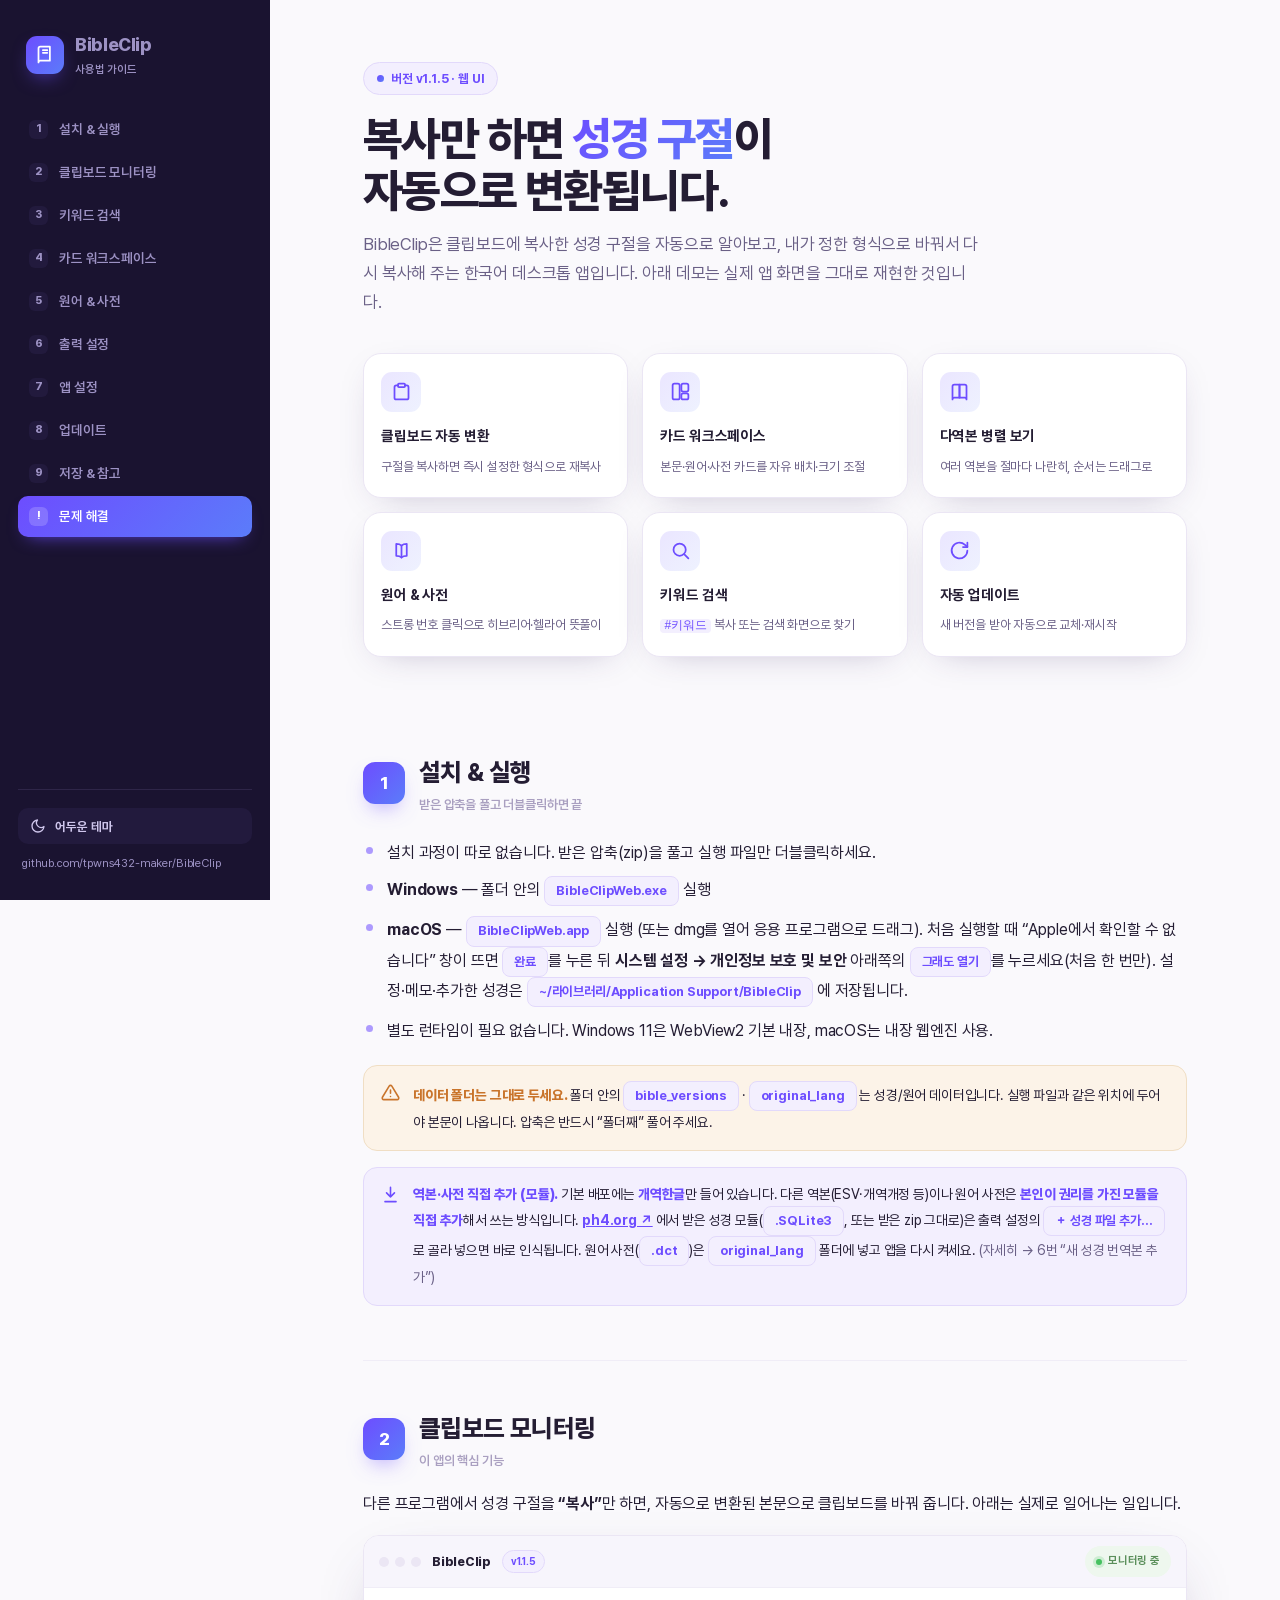
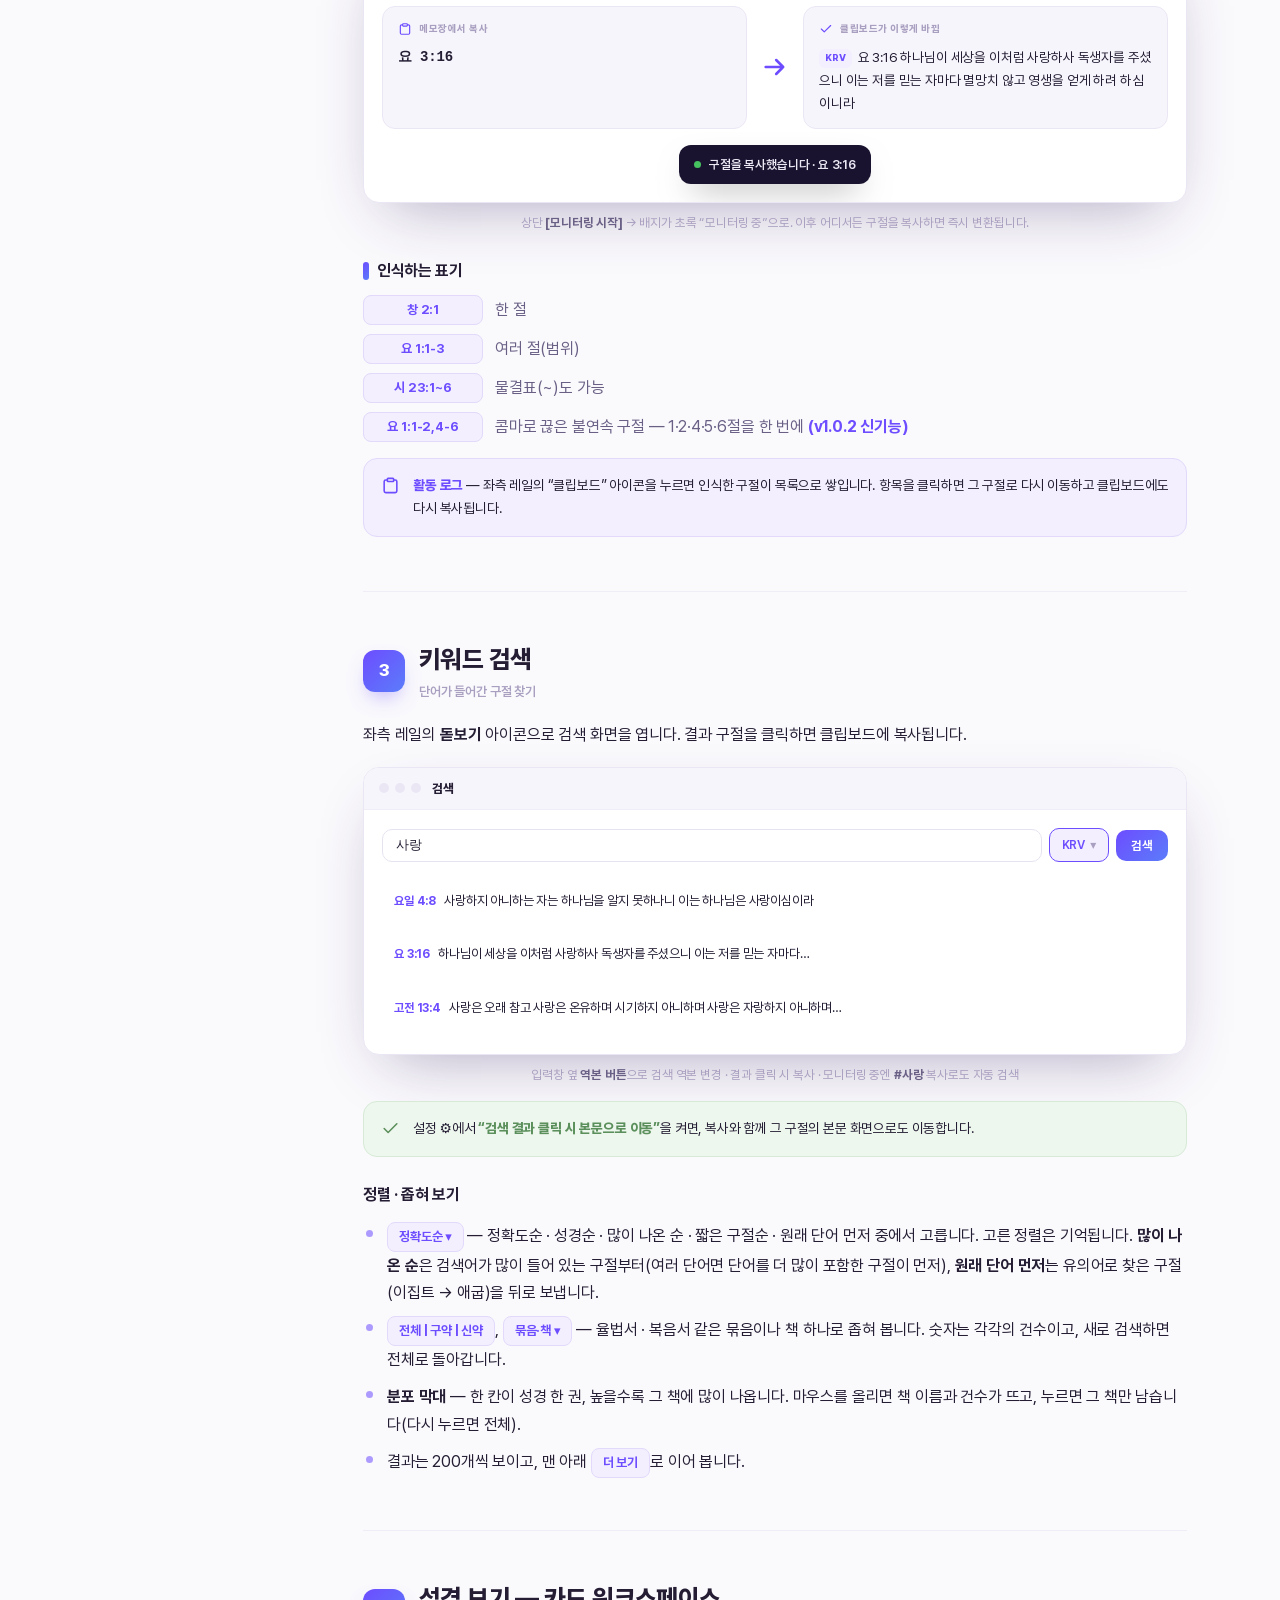
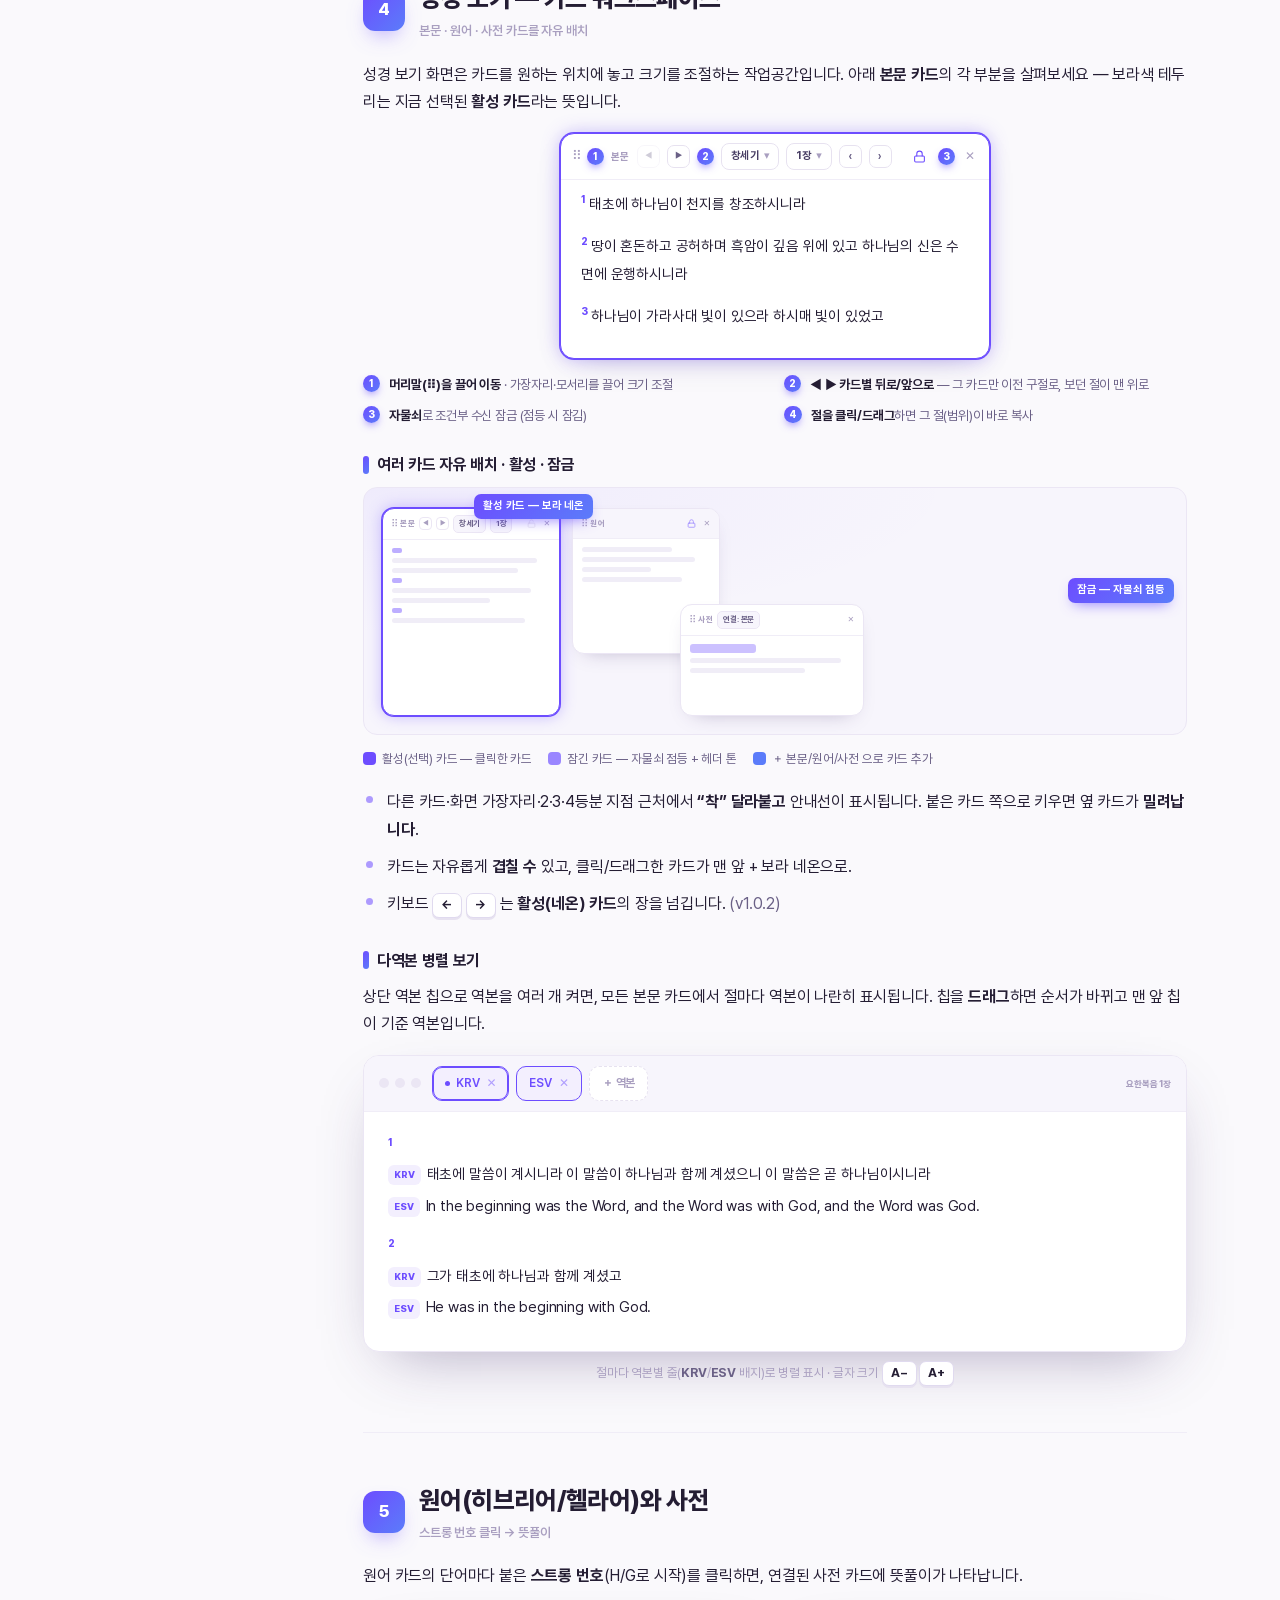
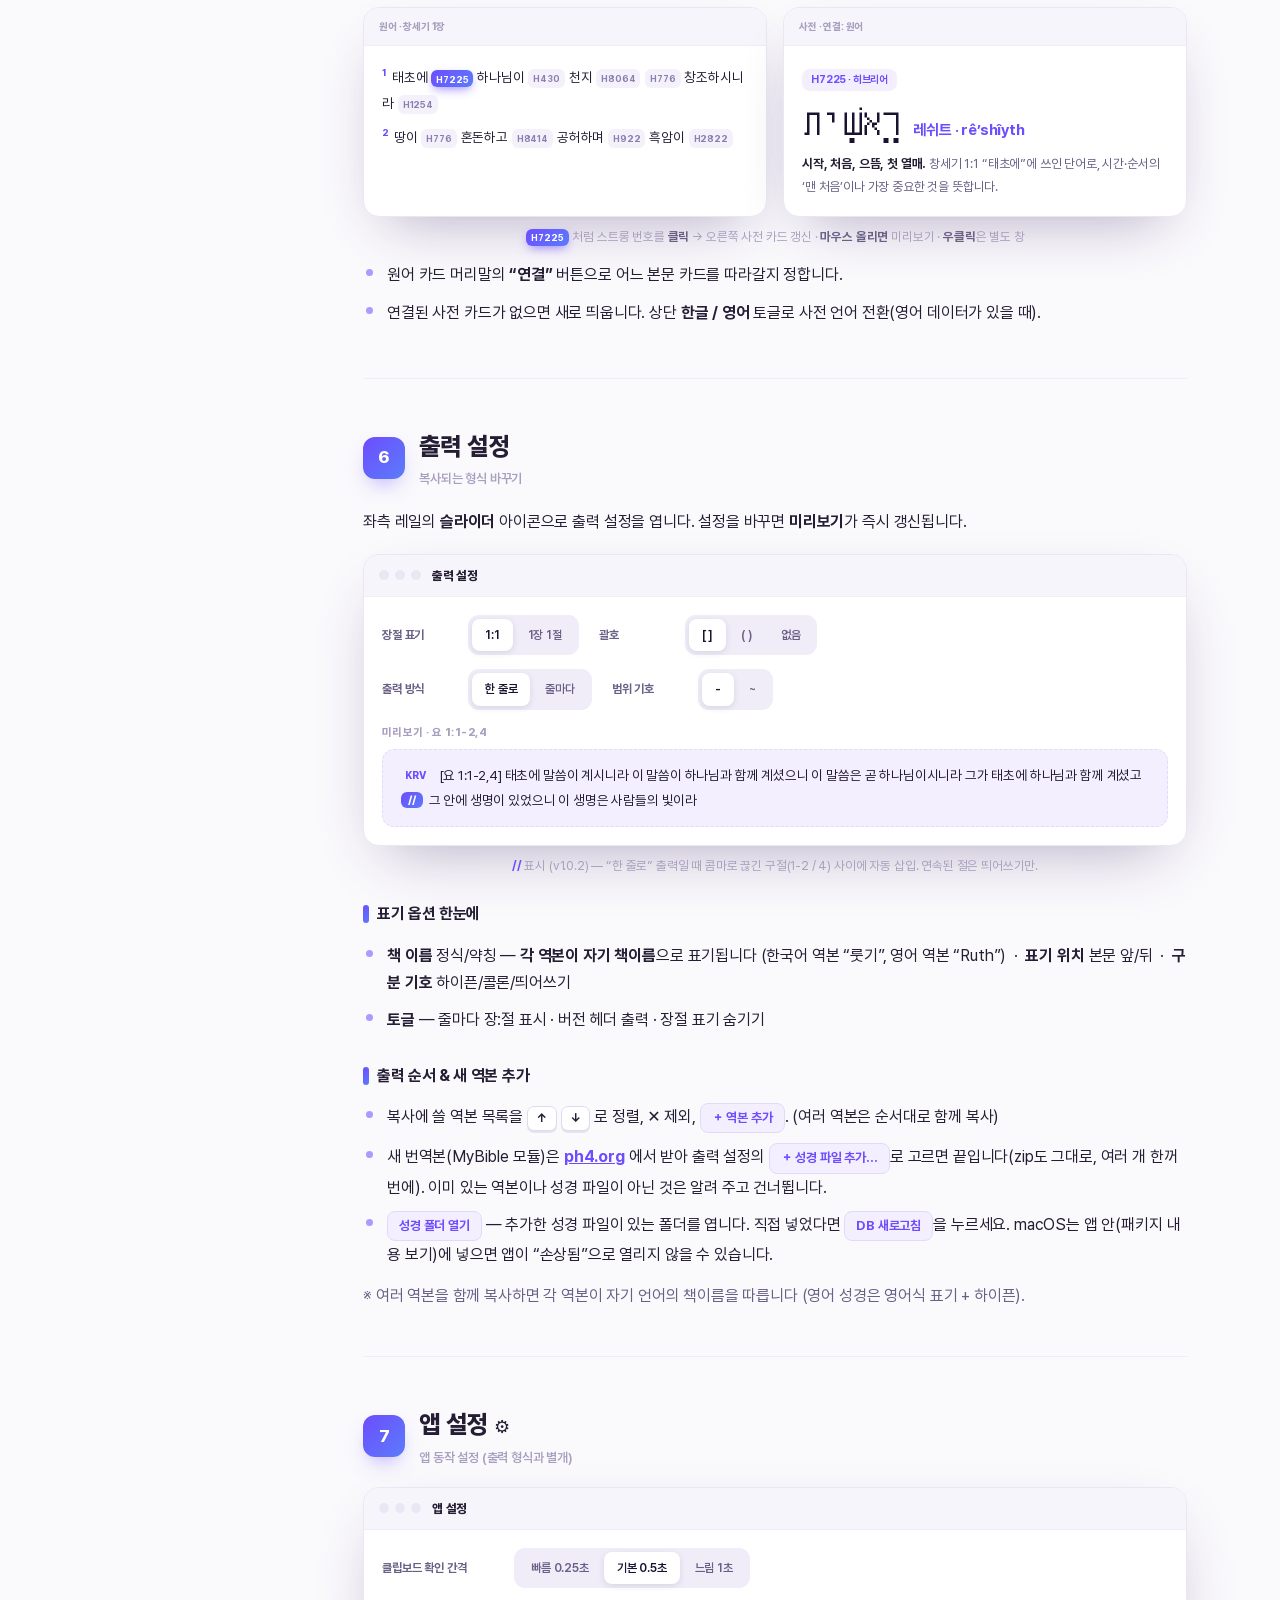
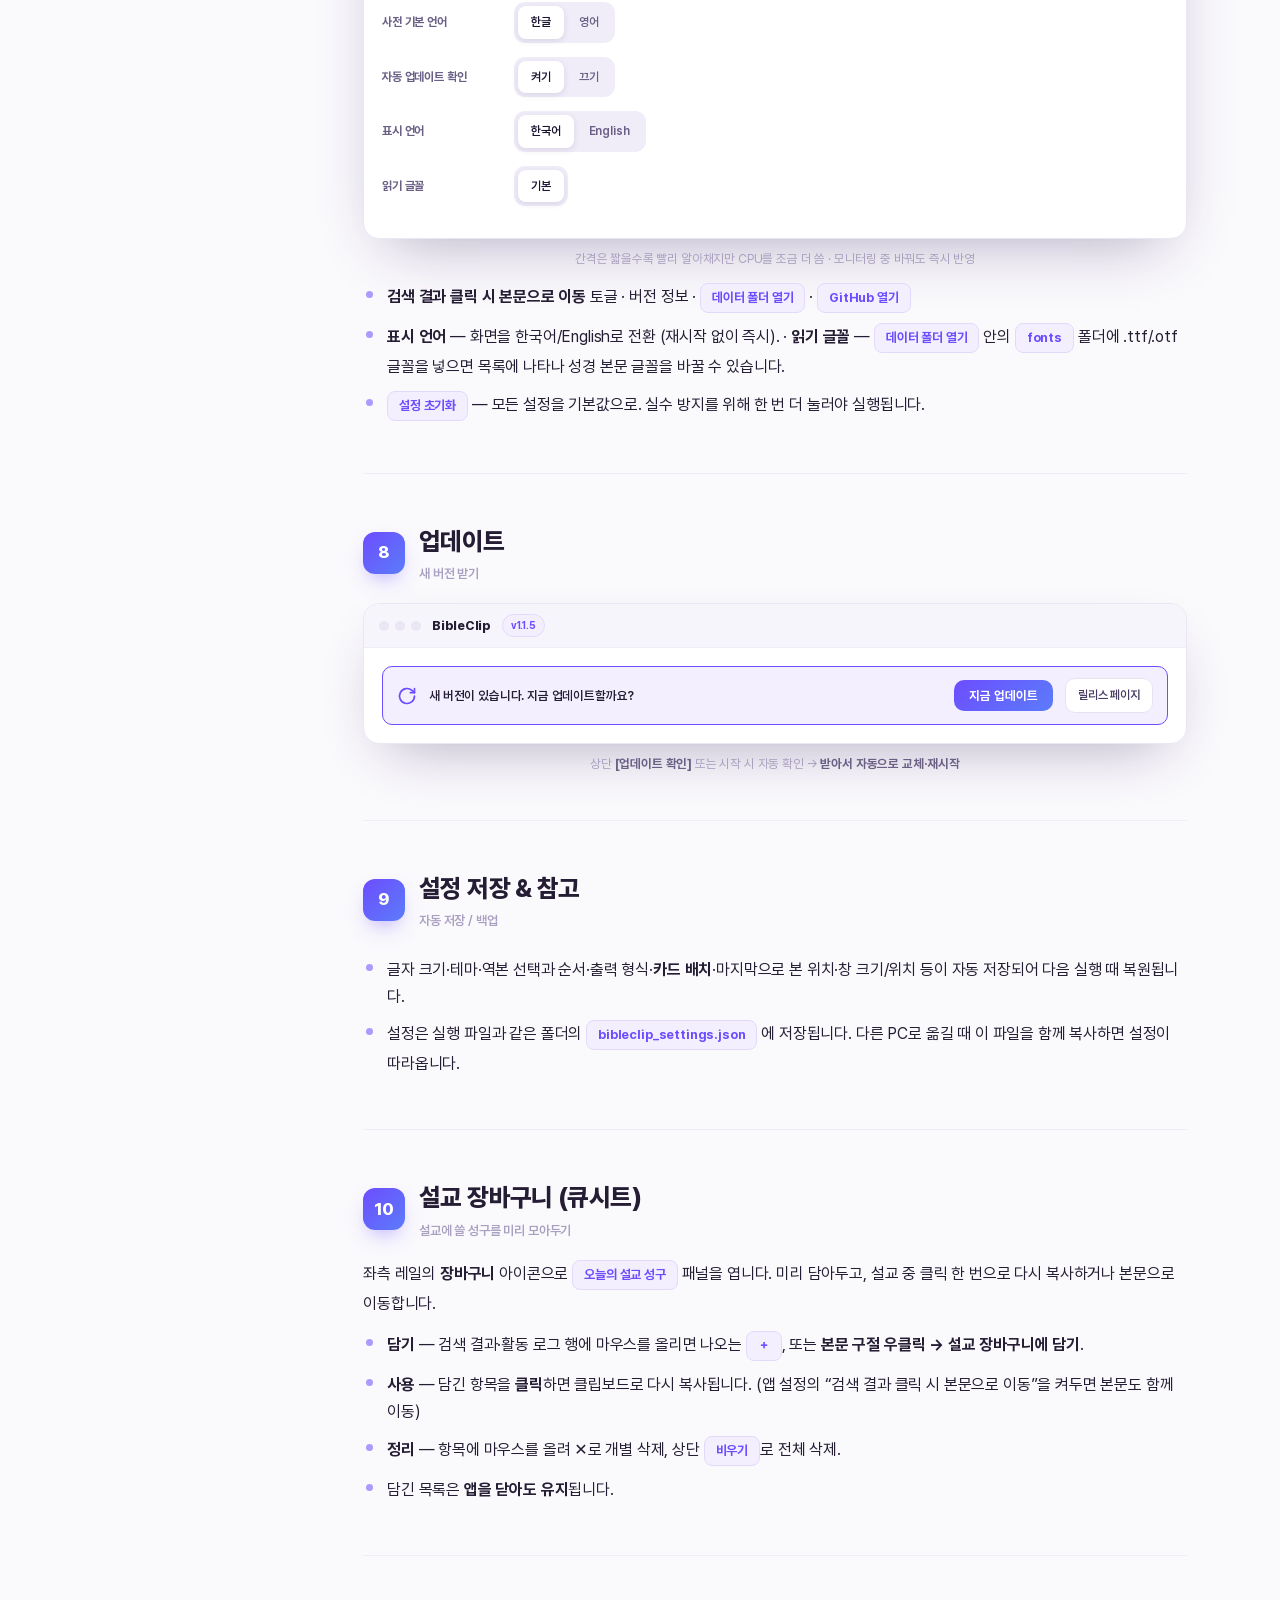
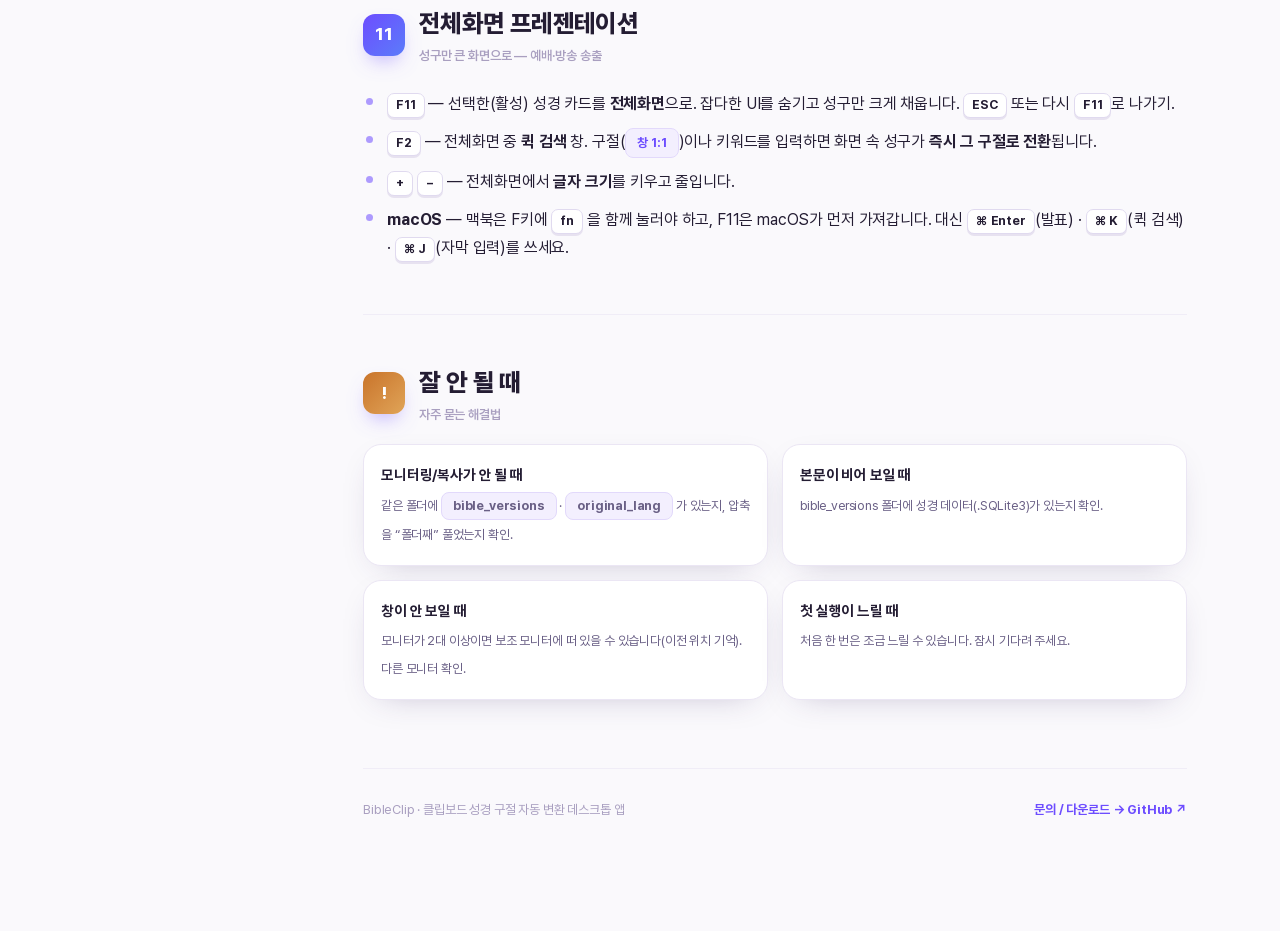
==== 사용법.html @ 5b9b5fba "release(v1.2.2): 검색 결과 정렬·필터·분포 막대 - 데스크톱 1.2.2, 안드로이드 1.2.2(versionCode 10202) - 패치노트(version_chang" ====
<!DOCTYPE html>
<html lang="ko" data-theme="light">
<head>
<meta charset="UTF-8">
<meta name="viewport" content="width=device-width, initial-scale=1.0">
<title>BibleClip 사용법 · v1.1.5</title>
<link rel="stylesheet" href="사용법.css">
</head>
<body>
<div class="wrap">

  <!-- ===== Sidebar ===== -->
  <aside class="rail">
    <div class="logo">
      <span class="mark"><svg viewBox="0 0 24 24" fill="none" stroke-width="2" stroke-linecap="round" stroke-linejoin="round"><path d="M4 5a2 2 0 0 1 2-2h11v16H6a2 2 0 0 0-2 2z"/><path d="M9 7h5M9 10h5"/></svg></span>
      <span><b>BibleClip</b><span>사용법 가이드</span></span>
    </div>
    <nav id="nav">
      <a class="navlink" href="#install"><span class="n">1</span> 설치 &amp; 실행</a>
      <a class="navlink" href="#clip"><span class="n">2</span> 클립보드 모니터링</a>
      <a class="navlink" href="#search"><span class="n">3</span> 키워드 검색</a>
      <a class="navlink" href="#cards"><span class="n">4</span> 카드 워크스페이스</a>
      <a class="navlink" href="#lex"><span class="n">5</span> 원어 &amp; 사전</a>
      <a class="navlink" href="#output"><span class="n">6</span> 출력 설정</a>
      <a class="navlink" href="#settings"><span class="n">7</span> 앱 설정</a>
      <a class="navlink" href="#update"><span class="n">8</span> 업데이트</a>
      <a class="navlink" href="#save"><span class="n">9</span> 저장 &amp; 참고</a>
      <a class="navlink" href="#trouble"><span class="n">!</span> 문제 해결</a>
    </nav>
    <div class="railfoot">
      <button class="themebtn" id="themebtn">
        <svg id="themeicon" viewBox="0 0 24 24" fill="none" stroke-width="2" stroke-linecap="round" stroke-linejoin="round"><path d="M21 12.8A9 9 0 1 1 11.2 3a7 7 0 0 0 9.8 9.8z"/></svg>
        <span id="themelabel">어두운 테마</span>
      </button>
      <a class="ghlink" href="https://github.com/tpwns432-maker/BibleClip" target="_blank">github.com/tpwns432-maker/BibleClip</a>
    </div>
  </aside>

  <!-- ===== Main ===== -->
  <main>
    <nav class="mobnav">
      <a href="#install">설치</a><a href="#clip">클립보드</a><a href="#search">검색</a>
      <a href="#cards">카드</a><a href="#lex">원어·사전</a><a href="#output">출력</a>
      <a href="#settings">앱 설정</a><a href="#update">업데이트</a><a href="#trouble">문제 해결</a>
    </nav>

    <!-- Hero -->
    <header class="hero">
      <span class="badge2"><span class="dot"></span> 버전 v1.1.5 · 웹 UI</span>
      <h1>복사만 하면 <span class="g">성경 구절</span>이<br>자동으로 변환됩니다.</h1>
      <p class="lead">BibleClip은 클립보드에 복사한 성경 구절을 자동으로 알아보고, 내가 정한 형식으로 바꿔서 다시 복사해 주는 한국어 데스크톱 앱입니다. 아래 데모는 실제 앱 화면을 그대로 재현한 것입니다.</p>
      <div class="feats">
        <div class="feat"><div class="ic"><svg viewBox="0 0 24 24" fill="none" stroke-width="2" stroke-linecap="round" stroke-linejoin="round"><rect x="8" y="3" width="8" height="4" rx="1"/><path d="M16 5h2a2 2 0 0 1 2 2v12a2 2 0 0 1-2 2H6a2 2 0 0 1-2-2V7a2 2 0 0 1 2-2h2"/></svg></div><b>클립보드 자동 변환</b><span>구절을 복사하면 즉시 설정한 형식으로 재복사</span></div>
        <div class="feat"><div class="ic"><svg viewBox="0 0 24 24" fill="none" stroke-width="2" stroke-linecap="round" stroke-linejoin="round"><rect x="3" y="3" width="8" height="18" rx="2"/><rect x="13" y="3" width="8" height="9" rx="2"/><rect x="13" y="14" width="8" height="7" rx="2"/></svg></div><b>카드 워크스페이스</b><span>본문·원어·사전 카드를 자유 배치·크기 조절</span></div>
        <div class="feat"><div class="ic"><svg viewBox="0 0 24 24" fill="none" stroke-width="2" stroke-linecap="round" stroke-linejoin="round"><path d="M4 19V6a2 2 0 0 1 2-2h6v15H6a2 2 0 0 0-2 2z"/><path d="M20 19V6a2 2 0 0 0-2-2h-6v15h6a2 2 0 0 1 2 2z"/></svg></div><b>다역본 병렬 보기</b><span>여러 역본을 절마다 나란히, 순서는 드래그로</span></div>
        <div class="feat"><div class="ic"><svg viewBox="0 0 24 24" fill="none" stroke-width="2" stroke-linecap="round" stroke-linejoin="round"><path d="M12 6.5C10.5 5 8 4.5 6 4.5V18c2 0 4.5.5 6 2 1.5-1.5 4-2 6-2V4.5c-2 0-4.5.5-6 2z"/><path d="M12 6.5V20"/></svg></div><b>원어 &amp; 사전</b><span>스트롱 번호 클릭으로 히브리어·헬라어 뜻풀이</span></div>
        <div class="feat"><div class="ic"><svg viewBox="0 0 24 24" fill="none" stroke-width="2" stroke-linecap="round" stroke-linejoin="round"><circle cx="11" cy="11" r="7"/><path d="m21 21-4.3-4.3"/></svg></div><b>키워드 검색</b><span><code>#키워드</code> 복사 또는 검색 화면으로 찾기</span></div>
        <div class="feat"><div class="ic"><svg viewBox="0 0 24 24" fill="none" stroke-width="2" stroke-linecap="round" stroke-linejoin="round"><path d="M21 12a9 9 0 1 1-3-6.7L21 8"/><path d="M21 3v5h-5"/></svg></div><b>자동 업데이트</b><span>새 버전을 받아 자동으로 교체·재시작</span></div>
      </div>
    </header>

    <!-- 1. 설치 -->
    <section class="sec" id="install">
      <div class="sec-head"><div class="num">1</div><div><h2>설치 &amp; 실행</h2><div class="sub">받은 압축을 풀고 더블클릭하면 끝</div></div></div>
      <ul class="clean">
        <li>설치 과정이 따로 없습니다. 받은 압축(zip)을 풀고 실행 파일만 더블클릭하세요.</li>
        <li><b>Windows</b> — 폴더 안의 <span class="ref">BibleClipWeb.exe</span> 실행</li>
        <li><b>macOS</b> — <span class="ref">BibleClipWeb.app</span> 실행 (또는 dmg를 열어 응용 프로그램으로 드래그). 처음 실행할 때 “Apple에서 확인할 수 없습니다” 창이 뜨면 <span class="ref">완료</span>를 누른 뒤 <b>시스템 설정 → 개인정보 보호 및 보안</b> 아래쪽의 <span class="ref">그래도 열기</span>를 누르세요(처음 한 번만). 설정·메모·추가한 성경은 <span class="ref">~/라이브러리/Application Support/BibleClip</span> 에 저장됩니다.</li>
        <li>별도 런타임이 필요 없습니다. Windows 11은 WebView2 기본 내장, macOS는 내장 웹엔진 사용.</li>
      </ul>
      <div class="call warn">
        <svg viewBox="0 0 24 24" fill="none" stroke-width="2" stroke-linecap="round" stroke-linejoin="round"><path d="M10.3 3.9 1.8 18a2 2 0 0 0 1.7 3h17a2 2 0 0 0 1.7-3L13.7 3.9a2 2 0 0 0-3.4 0z"/><path d="M12 9v4M12 17h.01"/></svg>
        <div><b>데이터 폴더는 그대로 두세요.</b> 폴더 안의 <span class="ref">bible_versions</span> · <span class="ref">original_lang</span> 는 성경/원어 데이터입니다. 실행 파일과 같은 위치에 두어야 본문이 나옵니다. 압축은 반드시 “폴더째” 풀어 주세요.</div>
      </div>
      <div class="call note">
        <svg viewBox="0 0 24 24" fill="none" stroke-width="2" stroke-linecap="round" stroke-linejoin="round"><path d="M12 3v12M7 10l5 5 5-5"/><path d="M5 21h14"/></svg>
        <div><b>역본·사전 직접 추가 (모듈).</b> 기본 배포에는 <b>개역한글</b>만 들어 있습니다. 다른 역본(ESV·개역개정 등)이나 원어 사전은 <b>본인이 권리를 가진 모듈을 직접 추가</b>해서 쓰는 방식입니다. <a href="https://www.ph4.org/b4_index.php" target="_blank" style="color:var(--accent);font-weight:700">ph4.org ↗</a> 에서 받은 성경 모듈(<span class="ref">.SQLite3</span>, 또는 받은 zip 그대로)은 출력 설정의 <span class="ref">＋ 성경 파일 추가…</span>로 골라 넣으면 바로 인식됩니다. 원어 사전(<span class="ref">.dct</span>)은 <span class="ref">original_lang</span> 폴더에 넣고 앱을 다시 켜세요. <span class="muted">(자세히 → 6번 “새 성경 번역본 추가”)</span></div>
      </div>
    </section>

    <!-- 2. 클립보드 -->
    <section class="sec" id="clip">
      <div class="sec-head"><div class="num">2</div><div><h2>클립보드 모니터링</h2><div class="sub">이 앱의 핵심 기능</div></div></div>
      <p>다른 프로그램에서 성경 구절을 <b>“복사”</b>만 하면, 자동으로 변환된 본문으로 클립보드를 바꿔 줍니다. 아래는 실제로 일어나는 일입니다.</p>

      <div class="demo ui">
        <div class="win">
          <div class="winbar"><span class="dots"><i></i><i></i><i></i></span><b>BibleClip</b><span class="ver">v1.1.5</span><span class="sp"></span><span class="badge on">모니터링 중</span></div>
          <div class="winbody">
            <div class="flow">
              <div class="box">
                <div class="lbl"><svg viewBox="0 0 24 24" fill="none" stroke-width="2"><rect x="8" y="3" width="8" height="4" rx="1"/><path d="M16 5h2a2 2 0 0 1 2 2v12a2 2 0 0 1-2 2H6a2 2 0 0 1-2-2V7a2 2 0 0 1 2-2h2"/></svg> 메모장에서 복사</div>
                <div class="mono">요 3:16</div>
              </div>
              <div class="arrow"><svg viewBox="0 0 24 24" fill="none" stroke-width="2.2" stroke-linecap="round" stroke-linejoin="round"><path d="M4 12h15M13 6l6 6-6 6"/></svg></div>
              <div class="box">
                <div class="lbl"><svg viewBox="0 0 24 24" fill="none" stroke-width="2" stroke-linecap="round" stroke-linejoin="round"><path d="M20 6 9 17l-5-5"/></svg> 클립보드가 이렇게 바뀜</div>
                <div style="font-size:13.5px;line-height:1.7"><span class="vver" style="margin-right:6px">KRV</span>요 3:16 하나님이 세상을 이처럼 사랑하사 독생자를 주셨으니 이는 저를 믿는 자마다 멸망치 않고 영생을 얻게 하려 하심이니라</div>
              </div>
            </div>
            <div style="text-align:center;margin-top:16px"><span class="toast">구절을 복사했습니다 · 요 3:16</span></div>
          </div>
        </div>
        <div class="cap">상단 <b>[모니터링 시작]</b> → 배지가 초록 “모니터링 중”으로. 이후 어디서든 구절을 복사하면 즉시 변환됩니다.</div>
      </div>

      <h3><span class="pin"></span>인식하는 표기</h3>
      <div class="ui" style="display:flex;flex-direction:column;gap:9px;margin:10px 0">
        <div style="display:flex;align-items:center;gap:12px"><span class="ref" style="min-width:120px;justify-content:center">창 2:1</span><span class="muted">한 절</span></div>
        <div style="display:flex;align-items:center;gap:12px"><span class="ref" style="min-width:120px;justify-content:center">요 1:1-3</span><span class="muted">여러 절(범위)</span></div>
        <div style="display:flex;align-items:center;gap:12px"><span class="ref" style="min-width:120px;justify-content:center">시 23:1~6</span><span class="muted">물결표(~)도 가능</span></div>
        <div style="display:flex;align-items:center;gap:12px"><span class="ref" style="min-width:120px;justify-content:center">요 1:1-2,4-6</span><span class="muted">콤마로 끊은 불연속 구절 — 1·2·4·5·6절을 한 번에 <b style="color:var(--accent)">(v1.0.2 신기능)</b></span></div>
      </div>
      <div class="call note">
        <svg viewBox="0 0 24 24" fill="none" stroke-width="2" stroke-linecap="round" stroke-linejoin="round"><rect x="8" y="3" width="8" height="4" rx="1"/><path d="M16 5h2a2 2 0 0 1 2 2v12a2 2 0 0 1-2 2H6a2 2 0 0 1-2-2V7a2 2 0 0 1 2-2h2"/></svg>
        <div><b>활동 로그</b> — 좌측 레일의 “클립보드” 아이콘을 누르면 인식한 구절이 목록으로 쌓입니다. 항목을 클릭하면 그 구절로 다시 이동하고 클립보드에도 다시 복사됩니다.</div>
      </div>
    </section>

    <!-- 3. 검색 -->
    <section class="sec" id="search">
      <div class="sec-head"><div class="num">3</div><div><h2>키워드 검색</h2><div class="sub">단어가 들어간 구절 찾기</div></div></div>
      <p>좌측 레일의 <b>돋보기</b> 아이콘으로 검색 화면을 엽니다. 결과 구절을 클릭하면 클립보드에 복사됩니다.</p>

      <div class="demo ui">
        <div class="win">
          <div class="winbar"><span class="dots"><i></i><i></i><i></i></span><b>검색</b><span class="sp"></span></div>
          <div class="winbody">
            <div class="chips" style="margin-bottom:14px">
              <input class="inp" value="사랑" readonly>
              <span class="pill sel dd">KRV</span>
              <button class="btnp">검색</button>
            </div>
            <div class="sr"><span class="sr-ref">요일 4:8</span><span class="sr-text">사랑하지 아니하는 자는 하나님을 알지 못하나니 이는 하나님은 사랑이심이라</span></div>
            <div class="sr"><span class="sr-ref">요 3:16</span><span class="sr-text">하나님이 세상을 이처럼 사랑하사 독생자를 주셨으니 이는 저를 믿는 자마다…</span></div>
            <div class="sr"><span class="sr-ref">고전 13:4</span><span class="sr-text">사랑은 오래 참고 사랑은 온유하며 시기하지 아니하며 사랑은 자랑하지 아니하며…</span></div>
          </div>
        </div>
        <div class="cap">입력창 옆 <b>역본 버튼</b>으로 검색 역본 변경 · 결과 클릭 시 복사 · 모니터링 중엔 <b>#사랑</b> 복사로도 자동 검색</div>
      </div>
      <div class="call tip">
        <svg viewBox="0 0 24 24" fill="none" stroke-width="2" stroke-linecap="round" stroke-linejoin="round"><path d="M20 6 9 17l-5-5"/></svg>
        <div>설정 ⚙에서 <b>“검색 결과 클릭 시 본문으로 이동”</b>을 켜면, 복사와 함께 그 구절의 본문 화면으로도 이동합니다.</div>
      </div>
      <h3>정렬 · 좁혀 보기</h3>
      <ul class="clean">
        <li><span class="ref">정확도순 ▾</span> — 정확도순 · 성경순 · 많이 나온 순 · 짧은 구절순 · 원래 단어 먼저 중에서 고릅니다. 고른 정렬은 기억됩니다. <b>많이 나온 순</b>은 검색어가 많이 들어 있는 구절부터(여러 단어면 단어를 더 많이 포함한 구절이 먼저), <b>원래 단어 먼저</b>는 유의어로 찾은 구절(이집트 → 애굽)을 뒤로 보냅니다.</li>
        <li><span class="ref">전체 | 구약 | 신약</span>, <span class="ref">묶음·책 ▾</span> — 율법서 · 복음서 같은 묶음이나 책 하나로 좁혀 봅니다. 숫자는 각각의 건수이고, 새로 검색하면 전체로 돌아갑니다.</li>
        <li><b>분포 막대</b> — 한 칸이 성경 한 권, 높을수록 그 책에 많이 나옵니다. 마우스를 올리면 책 이름과 건수가 뜨고, 누르면 그 책만 남습니다(다시 누르면 전체).</li>
        <li>결과는 200개씩 보이고, 맨 아래 <span class="ref">더 보기</span>로 이어 봅니다.</li>
      </ul>
    </section>

    <!-- 4. 카드 -->
    <section class="sec" id="cards">
      <div class="sec-head"><div class="num">4</div><div><h2>성경 보기 — 카드 워크스페이스</h2><div class="sub">본문 · 원어 · 사전 카드를 자유 배치</div></div></div>
      <p>성경 보기 화면은 카드를 원하는 위치에 놓고 크기를 조절하는 작업공간입니다. 아래 <b>본문 카드</b>의 각 부분을 살펴보세요 — 보라색 테두리는 지금 선택된 <b>활성 카드</b>라는 뜻입니다.</p>

      <div class="demo ui">
        <div class="realcard">
          <div class="rc">
            <div class="hd">
              <span class="grip">⠿</span><span class="hot">1</span>
              <span class="ttl">본문</span>
              <span class="hdmini nav dis">◀</span><span class="hdmini nav">▶</span><span class="hot">2</span>
              <span class="hdpill">창세기</span><span class="hdpill">1장</span>
              <span class="hdmini">‹</span><span class="hdmini">›</span>
              <span class="sp"></span>
              <span class="lock"><svg viewBox="0 0 24 24" fill="none" stroke-width="2" stroke-linecap="round"><rect x="3" y="11" width="18" height="11" rx="2"/><path d="M7 11V7a5 5 0 0 1 10 0v4"/></svg></span><span class="hot">3</span>
              <span class="close">✕</span>
            </div>
            <div class="bd scripture">
              <div class="v"><span class="vnum">1</span>태초에 하나님이 천지를 창조하시니라</div>
              <div class="v"><span class="vnum">2</span>땅이 혼돈하고 공허하며 흑암이 깊음 위에 있고 하나님의 신은 수면에 운행하시니라</div>
              <div class="v"><span class="vnum">3</span>하나님이 가라사대 빛이 있으라 하시매 빛이 있었고</div>
            </div>
          </div>
        </div>
        <div class="hotrow">
          <div class="it"><span class="hot">1</span><div><b>머리말(⠿)을 끌어 이동</b> · 가장자리·모서리를 끌어 크기 조절</div></div>
          <div class="it"><span class="hot">2</span><div><b>◀ ▶ 카드별 뒤로/앞으로</b> — 그 카드만 이전 구절로, 보던 절이 맨 위로</div></div>
          <div class="it"><span class="hot">3</span><div><b>자물쇠</b>로 조건부 수신 잠금 (점등 시 잠김)</div></div>
          <div class="it"><span class="hot">4</span><div><b>절을 클릭/드래그</b>하면 그 절(범위)이 바로 복사</div></div>
        </div>
      </div>

      <h3><span class="pin"></span>여러 카드 자유 배치 · 활성 · 잠금</h3>
      <div class="mock" aria-hidden="true">
        <span class="tag t1">활성 카드 — 보라 네온</span>
        <span class="tag t2">잠금 — 자물쇠 점등</span>
        <div class="mc body1">
          <div class="mh"><span class="grip">⠿</span><span class="ttl">본문</span><span class="nav">◀</span><span class="nav">▶</span><span class="pill">창세기</span><span class="pill">1장</span><span class="sp"></span><span class="lock"><svg viewBox="0 0 24 24" fill="none" stroke-width="2" stroke-linecap="round"><rect x="3" y="11" width="18" height="11" rx="2"/><path d="M7 11V7a5 5 0 0 1 9.9-1"/></svg></span><span class="x">✕</span></div>
          <div class="body"><div class="ln v"></div><div class="ln" style="width:92%"></div><div class="ln" style="width:80%"></div><div class="ln v"></div><div class="ln" style="width:88%"></div><div class="ln" style="width:62%"></div><div class="ln v"></div><div class="ln" style="width:84%"></div></div>
        </div>
        <div class="mc inter">
          <div class="mh"><span class="grip">⠿</span><span class="ttl">원어</span><span class="sp"></span><span class="lock"><svg viewBox="0 0 24 24" fill="none" stroke-width="2" stroke-linecap="round"><rect x="3" y="11" width="18" height="11" rx="2"/><path d="M7 11V7a5 5 0 0 1 10 0v4"/></svg></span><span class="x">✕</span></div>
          <div class="body"><div class="ln" style="width:70%"></div><div class="ln" style="width:88%"></div><div class="ln" style="width:54%"></div><div class="ln" style="width:78%"></div></div>
        </div>
        <div class="mc lex">
          <div class="mh"><span class="grip">⠿</span><span class="ttl">사전</span><span class="pill">연결: 본문</span><span class="sp"></span><span class="x">✕</span></div>
          <div class="body"><div class="ln" style="width:40%;height:9px;background:var(--accent);opacity:.35"></div><div class="ln" style="width:92%"></div><div class="ln" style="width:70%"></div></div>
        </div>
      </div>
      <div class="legend">
        <span><i class="l1"></i>활성(선택) 카드 — 클릭한 카드</span>
        <span><i class="l2"></i>잠긴 카드 — 자물쇠 점등 + 헤더 톤</span>
        <span><i class="l3"></i>＋ 본문/원어/사전 으로 카드 추가</span>
      </div>
      <ul class="clean" style="margin-top:14px">
        <li>다른 카드·화면 가장자리·2·3·4등분 지점 근처에서 <b>“착” 달라붙고</b> 안내선이 표시됩니다. 붙은 카드 쪽으로 키우면 옆 카드가 <b>밀려납니다</b>.</li>
        <li>카드는 자유롭게 <b>겹칠 수</b> 있고, 클릭/드래그한 카드가 맨 앞 + 보라 네온으로.</li>
        <li>키보드 <span class="kbd">←</span> <span class="kbd">→</span> 는 <b>활성(네온) 카드</b>의 장을 넘깁니다. <span class="muted">(v1.0.2)</span></li>
      </ul>

      <h3><span class="pin"></span>다역본 병렬 보기</h3>
      <p>상단 역본 칩으로 역본을 여러 개 켜면, 모든 본문 카드에서 절마다 역본이 나란히 표시됩니다. 칩을 <b>드래그</b>하면 순서가 바뀌고 맨 앞 칩이 기준 역본입니다.</p>
      <div class="demo ui">
        <div class="win">
          <div class="winbar"><span class="dots"><i></i><i></i><i></i></span>
            <span class="chips"><span class="pill sel primary">KRV<span class="x">✕</span></span><span class="pill sel">ESV<span class="x">✕</span></span><span class="pill add">＋ 역본</span></span>
            <span class="sp"></span><span class="ttl" style="font-size:9px;font-weight:800;color:var(--dim)">요한복음 1장</span>
          </div>
          <div class="winbody scripture">
            <div class="v"><span class="vnum">1</span><span class="vline"><span class="vver">KRV</span>태초에 말씀이 계시니라 이 말씀이 하나님과 함께 계셨으니 이 말씀은 곧 하나님이시니라</span><span class="vline"><span class="vver">ESV</span>In the beginning was the Word, and the Word was with God, and the Word was God.</span></div>
            <div class="v"><span class="vnum">2</span><span class="vline"><span class="vver">KRV</span>그가 태초에 하나님과 함께 계셨고</span><span class="vline"><span class="vver">ESV</span>He was in the beginning with God.</span></div>
          </div>
        </div>
        <div class="cap">절마다 역본별 줄(<b>KRV</b>/<b>ESV</b> 배지)로 병렬 표시 · 글자 크기 <span class="kbd">A−</span> <span class="kbd">A+</span></div>
      </div>
    </section>

    <!-- 5. 원어/사전 -->
    <section class="sec" id="lex">
      <div class="sec-head"><div class="num">5</div><div><h2>원어(히브리어/헬라어)와 사전</h2><div class="sub">스트롱 번호 클릭 → 뜻풀이</div></div></div>
      <p>원어 카드의 단어마다 붙은 <b>스트롱 번호</b>(H/G로 시작)를 클릭하면, 연결된 사전 카드에 뜻풀이가 나타납니다.</p>

      <div class="demo ui">
        <div style="display:grid;grid-template-columns:1fr 1fr;gap:16px">
          <div class="win">
            <div class="winbar"><span class="ttl" style="font-size:10px;font-weight:800;color:var(--dim)">원어 · 창세기 1장</span></div>
            <div class="winbody interlin">
              <div class="v"><span class="vnum">1</span>태초에 <span class="strong hot">H7225</span> 하나님이 <span class="strong">H430</span> 천지 <span class="strong">H8064</span> <span class="strong">H776</span> 창조하시니라 <span class="strong">H1254</span></div>
              <div class="v"><span class="vnum">2</span>땅이 <span class="strong">H776</span> 혼돈하고 <span class="strong">H8414</span> 공허하며 <span class="strong">H922</span> 흑암이 <span class="strong">H2822</span></div>
            </div>
          </div>
          <div class="win">
            <div class="winbar"><span class="ttl" style="font-size:10px;font-weight:800;color:var(--dim)">사전 · 연결: 원어</span></div>
            <div class="winbody lex">
              <span class="chip">H7225 · 히브리어</span>
              <div class="lex-head"><span class="heb" dir="rtl">רֵאשִׁית</span><span class="rom">레쉬트 · rêʼshîyth</span></div>
              <div class="lex-body"><b style="color:var(--text)">시작, 처음, 으뜸, 첫 열매.</b> 창세기 1:1 “태초에”에 쓰인 단어로, 시간·순서의 ‘맨 처음’이나 가장 중요한 것을 뜻합니다.</div>
            </div>
          </div>
        </div>
        <div class="cap"><span class="strong hot" style="font-size:9px">H7225</span> 처럼 스트롱 번호를 <b>클릭</b> → 오른쪽 사전 카드 갱신 · <b>마우스 올리면</b> 미리보기 · <b>우클릭</b>은 별도 창</div>
      </div>
      <ul class="clean">
        <li>원어 카드 머리말의 <b>“연결”</b> 버튼으로 어느 본문 카드를 따라갈지 정합니다.</li>
        <li>연결된 사전 카드가 없으면 새로 띄웁니다. 상단 <b>한글 / 영어</b> 토글로 사전 언어 전환(영어 데이터가 있을 때).</li>
      </ul>
    </section>

    <!-- 6. 출력 설정 -->
    <section class="sec" id="output">
      <div class="sec-head"><div class="num">6</div><div><h2>출력 설정</h2><div class="sub">복사되는 형식 바꾸기</div></div></div>
      <p>좌측 레일의 <b>슬라이더</b> 아이콘으로 출력 설정을 엽니다. 설정을 바꾸면 <b>미리보기</b>가 즉시 갱신됩니다.</p>

      <div class="demo ui">
        <div class="win">
          <div class="winbar"><span class="dots"><i></i><i></i><i></i></span><b>출력 설정</b><span class="sp"></span></div>
          <div class="winbody">
            <div class="setrow"><span class="lab">장절 표기</span><span class="seg"><span class="opt on">1:1</span><span class="opt">1장 1절</span></span>
              <span class="lab" style="margin-left:8px">괄호</span><span class="seg"><span class="opt on">[ ]</span><span class="opt">( )</span><span class="opt">없음</span></span></div>
            <div class="setrow"><span class="lab">출력 방식</span><span class="seg"><span class="opt on">한 줄로</span><span class="opt">줄마다</span></span>
              <span class="lab" style="margin-left:8px">범위 기호</span><span class="seg"><span class="opt on">-</span><span class="opt">~</span></span></div>
            <div style="font-size:11px;font-weight:800;color:var(--dim);letter-spacing:.04em;margin:14px 0 7px">미리보기 · 요 1:1-2,4</div>
            <div class="preview"><span class="hdr">KRV</span>[요 1:1-2,4] 태초에 말씀이 계시니라 이 말씀이 하나님과 함께 계셨으니 이 말씀은 곧 하나님이시니라 그가 태초에 하나님과 함께 계셨고 <span class="sep">//</span> 그 안에 생명이 있었으니 이 생명은 사람들의 빛이라</div>
          </div>
        </div>
        <div class="cap"><b style="color:var(--accent)">//</b> 표시 (v1.0.2) — “한 줄로” 출력일 때 콤마로 끊긴 구절(1-2 / 4) 사이에 자동 삽입. 연속된 절은 띄어쓰기만.</div>
      </div>

      <h3><span class="pin"></span>표기 옵션 한눈에</h3>
      <ul class="clean">
        <li><b>책 이름</b> 정식/약칭 — <b>각 역본이 자기 책이름</b>으로 표기됩니다 (한국어 역본 “룻기”, 영어 역본 “Ruth”) &nbsp;·&nbsp; <b>표기 위치</b> 본문 앞/뒤 &nbsp;·&nbsp; <b>구분 기호</b> 하이픈/콜론/띄어쓰기</li>
        <li><b>토글</b> — 줄마다 장:절 표시 · 버전 헤더 출력 · 장절 표기 숨기기</li>
      </ul>
      <h3><span class="pin"></span>출력 순서 &amp; 새 역본 추가</h3>
      <ul class="clean">
        <li>복사에 쓸 역본 목록을 <span class="kbd">↑</span> <span class="kbd">↓</span> 로 정렬, <b>✕</b> 제외, <span class="ref">＋ 역본 추가</span>. (여러 역본은 순서대로 함께 복사)</li>
        <li>새 번역본(MyBible 모듈)은 <a href="https://www.ph4.org/b4_index.php" target="_blank" style="color:var(--accent);font-weight:700">ph4.org</a> 에서 받아 출력 설정의 <span class="ref">＋ 성경 파일 추가…</span>로 고르면 끝입니다(zip도 그대로, 여러 개 한꺼번에). 이미 있는 역본이나 성경 파일이 아닌 것은 알려 주고 건너뜁니다.</li>
        <li><span class="ref">성경 폴더 열기</span> — 추가한 성경 파일이 있는 폴더를 엽니다. 직접 넣었다면 <span class="ref">DB 새로고침</span>을 누르세요. macOS는 앱 안(패키지 내용 보기)에 넣으면 앱이 “손상됨”으로 열리지 않을 수 있습니다.</li>
      </ul>
      <p class="muted">※ 여러 역본을 함께 복사하면 각 역본이 자기 언어의 책이름을 따릅니다 (영어 성경은 영어식 표기 + 하이픈).</p>
    </section>

    <!-- 7. 앱 설정 -->
    <section class="sec" id="settings">
      <div class="sec-head"><div class="num">7</div><div><h2>앱 설정 <span style="font-size:18px">⚙</span></h2><div class="sub">앱 동작 설정 (출력 형식과 별개)</div></div></div>
      <div class="demo ui">
        <div class="win">
          <div class="winbar"><span class="dots"><i></i><i></i><i></i></span><b>앱 설정</b><span class="sp"></span></div>
          <div class="winbody">
            <div class="setrow"><span class="lab" style="min-width:120px">클립보드 확인 간격</span><span class="seg"><span class="opt">빠름 0.25초</span><span class="opt on">기본 0.5초</span><span class="opt">느림 1초</span></span></div>
            <div class="setrow"><span class="lab" style="min-width:120px">사전 기본 언어</span><span class="seg"><span class="opt on">한글</span><span class="opt">영어</span></span></div>
            <div class="setrow"><span class="lab" style="min-width:120px">자동 업데이트 확인</span><span class="seg"><span class="opt on">켜기</span><span class="opt">끄기</span></span></div>
            <div class="setrow"><span class="lab" style="min-width:120px">표시 언어</span><span class="seg"><span class="opt on">한국어</span><span class="opt">English</span></span></div>
            <div class="setrow"><span class="lab" style="min-width:120px">읽기 글꼴</span><span class="seg"><span class="opt on">기본</span></span></div>
          </div>
        </div>
        <div class="cap">간격은 짧을수록 빨리 알아채지만 CPU를 조금 더 씀 · 모니터링 중 바꿔도 즉시 반영</div>
      </div>
      <ul class="clean">
        <li><b>검색 결과 클릭 시 본문으로 이동</b> 토글 · 버전 정보 · <span class="ref">데이터 폴더 열기</span> · <span class="ref">GitHub 열기</span></li>
        <li><b>표시 언어</b> — 화면을 한국어/English로 전환 (재시작 없이 즉시). · <b>읽기 글꼴</b> — <span class="ref">데이터 폴더 열기</span> 안의 <span class="ref">fonts</span> 폴더에 .ttf/.otf 글꼴을 넣으면 목록에 나타나 성경 본문 글꼴을 바꿀 수 있습니다.</li>
        <li><span class="ref">설정 초기화</span> — 모든 설정을 기본값으로. 실수 방지를 위해 한 번 더 눌러야 실행됩니다.</li>
      </ul>
    </section>

    <!-- 8. 업데이트 -->
    <section class="sec" id="update">
      <div class="sec-head"><div class="num">8</div><div><h2>업데이트</h2><div class="sub">새 버전 받기</div></div></div>
      <div class="demo ui">
        <div class="win">
          <div class="winbar"><span class="dots"><i></i><i></i><i></i></span><b>BibleClip</b><span class="ver">v1.1.5</span><span class="sp"></span></div>
          <div class="winbody">
            <div style="display:flex;align-items:center;gap:12px;padding:11px 14px;border-radius:10px;background:var(--pill-sel-bg);border:1px solid var(--accent)">
              <svg viewBox="0 0 24 24" fill="none" stroke-width="2" stroke-linecap="round" stroke-linejoin="round" style="width:20px;height:20px;stroke:var(--accent);flex:0 0 auto"><path d="M21 12a9 9 0 1 1-3-6.7L21 8"/><path d="M21 3v5h-5"/></svg>
              <span style="flex:1;font-size:12.5px;font-weight:600">새 버전이 있습니다. 지금 업데이트할까요?</span>
              <button class="btnp">지금 업데이트</button>
              <span class="pill">릴리스 페이지</span>
            </div>
          </div>
        </div>
        <div class="cap">상단 <b>[업데이트 확인]</b> 또는 시작 시 자동 확인 → <b>받아서 자동으로 교체·재시작</b></div>
      </div>
    </section>

    <!-- 9. 저장 -->
    <section class="sec" id="save">
      <div class="sec-head"><div class="num">9</div><div><h2>설정 저장 &amp; 참고</h2><div class="sub">자동 저장 / 백업</div></div></div>
      <ul class="clean">
        <li>글자 크기·테마·역본 선택과 순서·출력 형식·<b>카드 배치</b>·마지막으로 본 위치·창 크기/위치 등이 자동 저장되어 다음 실행 때 복원됩니다.</li>
        <li>설정은 실행 파일과 같은 폴더의 <span class="ref">bibleclip_settings.json</span> 에 저장됩니다. 다른 PC로 옮길 때 이 파일을 함께 복사하면 설정이 따라옵니다.</li>
      </ul>
    </section>

    <!-- 10. 설교 장바구니 -->
    <section class="sec" id="cart">
      <div class="sec-head"><div class="num">10</div><div><h2>설교 장바구니 (큐시트)</h2><div class="sub">설교에 쓸 성구를 미리 모아두기</div></div></div>
      <p>좌측 레일의 <b>장바구니</b> 아이콘으로 <span class="ref">오늘의 설교 성구</span> 패널을 엽니다. 미리 담아두고, 설교 중 클릭 한 번으로 다시 복사하거나 본문으로 이동합니다.</p>
      <ul class="clean">
        <li><b>담기</b> — 검색 결과·활동 로그 행에 마우스를 올리면 나오는 <span class="ref">＋</span>, 또는 <b>본문 구절 우클릭 → 설교 장바구니에 담기</b>.</li>
        <li><b>사용</b> — 담긴 항목을 <b>클릭</b>하면 클립보드로 다시 복사됩니다. (앱 설정의 “검색 결과 클릭 시 본문으로 이동”을 켜두면 본문도 함께 이동)</li>
        <li><b>정리</b> — 항목에 마우스를 올려 <b>✕</b>로 개별 삭제, 상단 <span class="ref">비우기</span>로 전체 삭제.</li>
        <li>담긴 목록은 <b>앱을 닫아도 유지</b>됩니다.</li>
      </ul>
    </section>

    <!-- 11. 전체화면 프레젠테이션 -->
    <section class="sec" id="present">
      <div class="sec-head"><div class="num">11</div><div><h2>전체화면 프레젠테이션</h2><div class="sub">성구만 큰 화면으로 — 예배·방송 송출</div></div></div>
      <ul class="clean">
        <li><span class="kbd">F11</span> — 선택한(활성) 성경 카드를 <b>전체화면</b>으로. 잡다한 UI를 숨기고 성구만 크게 채웁니다. <span class="kbd">ESC</span> 또는 다시 <span class="kbd">F11</span>로 나가기.</li>
        <li><span class="kbd">F2</span> — 전체화면 중 <b>퀵 검색</b> 창. 구절(<span class="ref">창 1:1</span>)이나 키워드를 입력하면 화면 속 성구가 <b>즉시 그 구절로 전환</b>됩니다.</li>
        <li><span class="kbd">+</span> <span class="kbd">−</span> — 전체화면에서 <b>글자 크기</b>를 키우고 줄입니다.</li>
        <li><b>macOS</b> — 맥북은 F키에 <span class="kbd">fn</span> 을 함께 눌러야 하고, F11은 macOS가 먼저 가져갑니다. 대신 <span class="kbd">⌘ Enter</span>(발표) · <span class="kbd">⌘ K</span>(퀵 검색) · <span class="kbd">⌘ J</span>(자막 입력)를 쓰세요.</li>
      </ul>
    </section>

    <!-- 12. 문제 해결 -->
    <section class="sec" id="trouble">
      <div class="sec-head"><div class="num" style="background:linear-gradient(135deg,#C9742B,#E0A458)">!</div><div><h2>잘 안 될 때</h2><div class="sub">자주 묻는 해결법</div></div></div>
      <div style="display:grid;grid-template-columns:1fr 1fr;gap:14px">
        <div class="feat"><b>모니터링/복사가 안 될 때</b><span style="margin-top:6px">같은 폴더에 <span class="ref">bible_versions</span> · <span class="ref">original_lang</span> 가 있는지, 압축을 “폴더째” 풀었는지 확인.</span></div>
        <div class="feat"><b>본문이 비어 보일 때</b><span style="margin-top:6px">bible_versions 폴더에 성경 데이터(.SQLite3)가 있는지 확인.</span></div>
        <div class="feat"><b>창이 안 보일 때</b><span style="margin-top:6px">모니터가 2대 이상이면 보조 모니터에 떠 있을 수 있습니다(이전 위치 기억). 다른 모니터 확인.</span></div>
        <div class="feat"><b>첫 실행이 느릴 때</b><span style="margin-top:6px">처음 한 번은 조금 느릴 수 있습니다. 잠시 기다려 주세요.</span></div>
      </div>
    </section>

    <footer>
      <span>BibleClip · 클립보드 성경 구절 자동 변환 데스크톱 앱</span>
      <a href="https://github.com/tpwns432-maker/BibleClip" target="_blank">문의 / 다운로드 → GitHub ↗</a>
    </footer>
  </main>
</div>

<script src="사용법.js"></script>
</body>
</html>
---- 사용법.css ----
/* Pretendard (앱 번들 폰트). 없으면 시스템 한글 폰트로 폴백 — 오프라인 안전. */
  @font-face{font-family:"Pretendard";font-weight:400;font-display:swap;src:url("web/fonts/Pretendard-Regular.woff2") format("woff2")}
  @font-face{font-family:"Pretendard";font-weight:600;font-display:swap;src:url("web/fonts/Pretendard-SemiBold.woff2") format("woff2")}
  @font-face{font-family:"Pretendard";font-weight:700;font-display:swap;src:url("web/fonts/Pretendard-Bold.woff2") format("woff2")}
  @font-face{font-family:"Pretendard";font-weight:800;font-display:swap;src:url("web/fonts/Pretendard-ExtraBold.woff2") format("woff2")}

  :root{
    --accent:#6D4DFF; --accent-2:#5B7CFA; --accent-3:#9A86FF;
    --grad:linear-gradient(135deg,#6D4DFF,#5B7CFA);
    --grad-soft:linear-gradient(135deg,rgba(109,77,255,.14),rgba(91,124,250,.10));
    --app-bg:#FAF9FC; --card:#fff; --card-2:#F7F5FC;
    --border:#EBE6F4; --hair:#F0EDF7;
    --text:#241D33; --muted:#6A6086; --dim:#A99FC0;
    --rail:#1A1330; --rail-soft:#221A3D; --rail-icon:#9D92C4; --rail-line:#2E2548;
    --shadow:0 10px 34px -18px rgba(60,40,100,.34);
    --shadow-lg:0 24px 60px -26px rgba(60,40,100,.42);
    --r:18px;
    --tip:#5B8F5B; --tip-bg:#EEF7EE; --tip-bd:#D6EAD6;
    --warn:#C9742B; --warn-bg:#FCF3E8; --warn-bd:#F0DEC4;
    --note-bg:#F3EFFE; --note-bd:#E2D9FB;
    /* ---- 앱 컴포넌트 토큰 (정확 복제) ---- */
    --pill-sel-bg:#F3EFFE; --pill-border:#E7E2F0; --pill-text:#473D63;
    --seg-bg:#F0ECF8; --seg-sel-bg:#fff; --seg-text:#6A6086; --seg-sel-text:#1A1330; --seg-sh:0 2px 6px rgba(60,40,100,.12);
    --vtag:#6D4DFF; --strong-bg:#F4F1FB; --strong-fg:#8A7FB0; --chip-bg:#F3EFFE; --chip-fg:#6D4DFF;
    --heb:#1A1330; --rom:#6D4DFF;
    --ok-bg:#EEF7EE; --ok-fg:#5B8F5B; --ok-dot:#46C160; --off-bg:#F0ECF8; --off-fg:#6A6086; --off-dot:#A99FC0;
    --kbd-bd:#E0DAEF; --kbd-sh:#E7E2F0;
    --font-heb:"SBL Hebrew","Times New Roman","Noto Serif Hebrew",serif;
  }
  html[data-theme="dark"]{
    --grad-soft:linear-gradient(135deg,rgba(154,134,255,.18),rgba(91,124,250,.12));
    --app-bg:#0E0A19; --card:#16112A; --card-2:#1B1533;
    --border:#2A2143; --hair:#221B39;
    --text:#ECE9F5; --muted:#A99FC6; --dim:#7D7399;
    --shadow:0 10px 34px -18px rgba(0,0,0,.6);
    --shadow-lg:0 24px 60px -26px rgba(0,0,0,.7);
    --tip:#7FD08B; --tip-bg:#15301B; --tip-bd:#244a2c;
    --warn:#E6B679; --warn-bg:#2E2415; --warn-bd:#473718;
    --note-bg:#211A3C; --note-bd:#322651;
    --pill-sel-bg:#241A3F; --pill-border:#2A2140; --pill-text:#CFC9E4;
    --seg-bg:#1D1633; --seg-sel-bg:#2A2140; --seg-text:#A99FC6; --seg-sel-text:#fff; --seg-sh:0 2px 6px rgba(0,0,0,.4);
    --vtag:#9A86FF; --strong-bg:#241A3F; --strong-fg:#B9AEF0; --chip-bg:#241A3F; --chip-fg:#9A86FF;
    --heb:#ECE9F5; --rom:#9A86FF;
    --ok-bg:#14301C; --ok-fg:#7FD08B; --ok-dot:#46C160; --off-bg:#1D1633; --off-fg:#A99FC6; --off-dot:#7D7399;
    --kbd-bd:#352A52; --kbd-sh:#2A2140;
  }

  *{box-sizing:border-box}
  html{scroll-behavior:smooth}
  body{margin:0;background:var(--app-bg);color:var(--text);
    font-family:"Pretendard","Apple SD Gothic Neo","Malgun Gothic","Segoe UI","Noto Sans KR",system-ui,sans-serif;
    line-height:1.7;-webkit-font-smoothing:antialiased;letter-spacing:-.01em}
  a{color:inherit}

  .wrap{display:grid;grid-template-columns:270px 1fr;min-height:100vh}

  /* ===== Sidebar ===== */
  .rail{position:sticky;top:0;align-self:start;height:100vh;background:var(--rail);color:#fff;
    padding:26px 18px;display:flex;flex-direction:column;gap:6px;overflow-y:auto}
  .rail .logo{display:flex;align-items:center;gap:11px;padding:4px 8px 18px}
  .rail .mark{width:38px;height:38px;border-radius:11px;background:var(--grad);display:grid;place-items:center;flex:0 0 auto;box-shadow:0 8px 20px -8px rgba(109,77,255,.8)}
  .rail .mark svg{width:21px;height:21px;stroke:#fff}
  .rail .logo b{font-size:18px;font-weight:800;letter-spacing:-.02em;display:block}
  .rail .logo span{font-size:11px;color:var(--rail-icon);font-weight:600}
  .rail nav{display:flex;flex-direction:column;gap:2px;margin-top:6px}
  .rail a.navlink{display:flex;align-items:center;gap:11px;padding:9px 11px;border-radius:10px;color:var(--rail-icon);text-decoration:none;font-size:13.5px;font-weight:600;transition:.16s;white-space:nowrap}
  .rail a.navlink .n{width:19px;height:19px;border-radius:6px;flex:0 0 auto;display:grid;place-items:center;font-size:11px;font-weight:800;background:var(--rail-soft);color:var(--rail-icon)}
  .rail a.navlink:hover{background:var(--rail-soft);color:#fff}
  .rail a.navlink.active{background:var(--grad);color:#fff;box-shadow:0 8px 18px -10px rgba(109,77,255,.9)}
  .rail a.navlink.active .n{background:rgba(255,255,255,.18);color:#fff}
  .rail .railfoot{margin-top:auto;padding-top:18px;border-top:1px solid var(--rail-line);display:flex;flex-direction:column;gap:10px}
  .themebtn{display:flex;align-items:center;gap:9px;width:100%;cursor:pointer;background:var(--rail-soft);color:#cfc6ec;border:none;border-radius:10px;padding:10px 12px;font-size:12.5px;font-weight:700;font-family:inherit}
  .themebtn svg{width:16px;height:16px;stroke:currentColor} .themebtn:hover{color:#fff}
  .rail .ghlink{color:var(--rail-icon);font-size:11.5px;text-decoration:none;padding:0 4px} .rail .ghlink:hover{color:#fff;text-decoration:underline}

  /* ===== Main ===== */
  main{max-width:900px;margin:0 auto;padding:0 38px 100px;width:100%}
  .hero{padding:62px 0 26px}
  .hero .badge2{display:inline-flex;align-items:center;gap:7px;font-size:12.5px;font-weight:700;color:var(--accent);background:var(--note-bg);border:1px solid var(--note-bd);padding:5px 13px;border-radius:999px;margin-bottom:18px}
  .hero .badge2 .dot{width:7px;height:7px;border-radius:50%;background:var(--grad)}
  .hero h1{font-size:46px;line-height:1.12;font-weight:800;letter-spacing:-.035em;margin:0 0 14px}
  .hero h1 .g{background:var(--grad);-webkit-background-clip:text;background-clip:text;color:transparent}
  .hero p.lead{font-size:17px;color:var(--muted);margin:0;max-width:620px}

  .feats{display:grid;grid-template-columns:repeat(3,1fr);gap:14px;margin:36px 0 8px}
  .feat{background:var(--card);border:1px solid var(--border);border-radius:var(--r);padding:18px 17px;box-shadow:var(--shadow);transition:.18s}
  .feat:hover{transform:translateY(-3px);box-shadow:var(--shadow-lg);border-color:var(--accent)}
  .feat .ic{width:40px;height:40px;border-radius:11px;background:var(--grad-soft);display:grid;place-items:center;margin-bottom:12px}
  .feat .ic svg{width:21px;height:21px;stroke:var(--accent)}
  .feat b{display:block;font-size:14.5px;font-weight:700;margin-bottom:3px}
  .feat span{font-size:12.8px;color:var(--muted);line-height:1.55}
  .feat code{font-family:ui-monospace,monospace;font-size:12px;background:var(--note-bg);padding:0 4px;border-radius:4px;color:var(--accent)}

  section.sec{padding:46px 0 8px;scroll-margin-top:24px;border-top:1px solid var(--hair);margin-top:30px}
  section.sec:first-of-type{border-top:none;margin-top:14px}
  .sec-head{display:flex;align-items:center;gap:14px;margin-bottom:18px}
  .sec-head .num{width:42px;height:42px;border-radius:12px;flex:0 0 auto;background:var(--grad);color:#fff;display:grid;place-items:center;font-size:17px;font-weight:800;box-shadow:0 10px 22px -10px rgba(109,77,255,.7)}
  .sec-head h2{font-size:25px;font-weight:800;letter-spacing:-.025em;margin:0}
  .sec-head .sub{font-size:13px;color:var(--dim);font-weight:600;margin-top:1px}

  h3{font-size:16px;font-weight:700;margin:24px 0 9px;letter-spacing:-.02em;display:flex;align-items:center;gap:8px}
  h3 .pin{width:6px;height:18px;border-radius:3px;background:var(--grad);flex:0 0 auto}
  p{margin:9px 0;color:var(--text)}
  .muted{color:var(--muted)}
  ul.clean{margin:9px 0;padding:0;list-style:none}
  ul.clean li{position:relative;padding:5px 0 5px 24px;color:var(--text)}
  ul.clean li::before{content:"";position:absolute;left:3px;top:13px;width:7px;height:7px;border-radius:50%;background:var(--accent);opacity:.55}
  ul.clean li b{font-weight:700}

  .kbd{display:inline-flex;align-items:center;justify-content:center;min-width:26px;padding:2px 8px;font-size:12.5px;font-weight:700;font-family:inherit;background:var(--card);border:1px solid var(--kbd-bd);border-radius:7px;box-shadow:0 2px 0 var(--kbd-sh);color:var(--text);line-height:1.5}
  .ref{display:inline-flex;align-items:center;gap:6px;font-size:13px;font-weight:700;color:var(--accent);background:var(--note-bg);border:1px solid var(--note-bd);padding:3px 11px;border-radius:8px;white-space:nowrap}

  .call{display:flex;gap:13px;padding:15px 17px;border-radius:14px;margin:16px 0;border:1px solid var(--note-bd);background:var(--note-bg);font-size:13.8px}
  .call svg{width:19px;height:19px;flex:0 0 auto;margin-top:2px}
  .call b{font-weight:800}
  .call.tip{background:var(--tip-bg);border-color:var(--tip-bd)} .call.tip svg{stroke:var(--tip)} .call.tip b{color:var(--tip)}
  .call.warn{background:var(--warn-bg);border-color:var(--warn-bd)} .call.warn svg{stroke:var(--warn)} .call.warn b{color:var(--warn)}
  .call.note svg{stroke:var(--accent)} .call.note b{color:var(--accent)}

  /* ===== Demo window (앱 창 재현) ===== */
  .demo{margin:18px 0 8px}
  .win{background:var(--card);border:1px solid var(--border);border-radius:16px;overflow:hidden;box-shadow:var(--shadow-lg)}
  .winbar{display:flex;align-items:center;gap:11px;padding:10px 15px;border-bottom:1px solid var(--hair);background:var(--card-2)}
  .winbar .dots{display:flex;gap:6px} .winbar .dots i{width:10px;height:10px;border-radius:50%;background:var(--border)}
  .winbar b{font-size:12.5px;font-weight:800;letter-spacing:-.02em}
  .winbar .ver{font-size:10px;color:var(--accent);background:var(--note-bg);border:1px solid var(--note-bd);border-radius:999px;padding:2px 8px;font-weight:700}
  .winbar .sp{flex:1}
  .winbody{padding:18px}
  .cap{font-size:12.5px;color:var(--dim);margin-top:9px;text-align:center}
  .cap b{color:var(--muted)}

  /* 앱 컴포넌트 복제(.ui 네임스페이스) */
  .ui .badge{display:inline-flex;align-items:center;gap:6px;font-size:11px;font-weight:700;padding:6px 11px;border-radius:999px;background:var(--off-bg);color:var(--off-fg)}
  .ui .badge::before{content:"";width:6px;height:6px;border-radius:50%;background:var(--off-dot)}
  .ui .badge.on{background:var(--ok-bg);color:var(--ok-fg)}
  .ui .badge.on::before{background:var(--ok-dot);box-shadow:0 0 0 3px rgba(70,193,96,.2)}
  .ui .seg{display:inline-flex;background:var(--seg-bg);border-radius:11px;padding:4px;gap:2px}
  .ui .seg .opt{font-size:12px;font-weight:600;color:var(--seg-text);padding:6px 13px;border-radius:8px;user-select:none}
  .ui .seg .opt.on{background:var(--seg-sel-bg);color:var(--seg-sel-text);box-shadow:var(--seg-sh)}
  .ui .pill{border:1px solid var(--pill-border);border-radius:10px;background:var(--card);color:var(--pill-text);padding:6px 12px;font-size:12px;font-weight:600;display:inline-flex;align-items:center}
  .ui .pill.sel{border-color:var(--accent);color:var(--accent);background:var(--pill-sel-bg)}
  .ui .pill.dd::after{content:"▾";color:var(--dim);margin-left:5px}
  .ui .pill.add{border-style:dashed;color:var(--dim);font-weight:700}
  .ui .pill.primary{box-shadow:inset 0 0 0 1px var(--accent)}
  .ui .pill.primary::before{content:"";display:inline-block;width:5px;height:5px;border-radius:50%;background:var(--accent);margin-right:6px}
  .ui .pill .x{margin-left:7px;opacity:.5;font-weight:700}
  .ui .chips{display:flex;align-items:center;gap:7px;flex-wrap:wrap}
  .ui .scripture{font-size:14.5px;line-height:1.9}
  .ui .scripture .v{margin-bottom:9px;border-radius:8px;padding:3px 6px;cursor:pointer}
  .ui .scripture .v:hover{background:var(--pill-sel-bg)}
  .ui .scripture .v.hl{background:var(--pill-sel-bg);box-shadow:inset 0 0 0 1px rgba(109,77,255,.3)}
  .ui .vnum{color:var(--vtag);font-weight:800;font-size:.7em;vertical-align:super;margin-right:3px}
  .ui .vline{display:block} .ui .vline+.vline{margin-top:4px}
  .ui .vver{display:inline-block;font-size:9.5px;font-weight:800;color:var(--chip-fg);background:var(--chip-bg);border-radius:6px;padding:1px 6px;margin-right:6px;vertical-align:middle}
  .ui .strong{display:inline-block;font-size:9px;font-weight:700;vertical-align:middle;color:var(--strong-fg);background:var(--strong-bg);border-radius:6px;padding:1px 5px;margin:0 1px;cursor:pointer}
  .ui .strong.hot{color:#fff;background:var(--grad);box-shadow:0 4px 11px -3px rgba(109,77,255,.75)}
  .ui .interlin{font-size:13.5px;line-height:1.9}
  .ui .interlin .v{margin-bottom:8px}
  .ui .interlin .vnum{color:var(--vtag);font-weight:800;margin-right:5px}
  .ui .lex .chip{display:inline-block;font-size:10.5px;font-weight:700;color:var(--chip-fg);background:var(--chip-bg);border-radius:8px;padding:2px 9px;margin-bottom:9px}
  .ui .lex .lex-head{display:flex;align-items:baseline;gap:12px;flex-wrap:wrap;margin-bottom:9px}
  .ui .lex .heb{font-family:var(--font-heb);font-size:40px;line-height:1.1;color:var(--heb)}
  .ui .lex .rom{color:var(--rom);font-weight:700;font-size:15px}
  .ui .lex .lex-body{font-size:12.8px;line-height:1.75;color:var(--muted)}
  .ui .sr{padding:9px 11px;margin-bottom:6px;border-radius:10px;border:1px solid transparent;cursor:pointer}
  .ui .sr:hover{background:var(--pill-sel-bg);border-color:var(--border)}
  .ui .sr-ref{font-size:12px;font-weight:700;color:var(--vtag);margin-right:8px}
  .ui .sr-text{font-size:13px;color:var(--text);line-height:1.7}
  .ui .toast{display:inline-flex;align-items:center;gap:8px;background:var(--rail);color:#ECE9F5;border-radius:12px;padding:9px 15px;font-size:12.5px;font-weight:600;box-shadow:0 14px 34px -14px rgba(0,0,0,.55)}
  html[data-theme="dark"] .ui .toast{background:#fff;color:#241D33}
  .ui .toast::before{content:"";width:7px;height:7px;border-radius:50%;background:var(--ok-dot)}
  .ui .inp{flex:1;border:1px solid var(--pill-border);background:var(--card);border-radius:10px;padding:8px 13px;font-size:13px;color:var(--text);min-width:0}
  .ui .btnp{background:var(--grad);color:#fff;border:none;border-radius:10px;padding:8px 15px;font-size:12.5px;font-weight:700;font-family:inherit}

  /* 클립보드 변환 흐름 */
  .flow{display:grid;grid-template-columns:1fr auto 1fr;gap:14px;align-items:stretch}
  .flow .box{border:1px solid var(--border);border-radius:13px;padding:13px 15px;background:var(--card-2);display:flex;flex-direction:column}
  .flow .box .lbl{font-size:10px;font-weight:800;text-transform:uppercase;letter-spacing:.05em;color:var(--dim);margin-bottom:9px;display:flex;align-items:center;gap:7px}
  .flow .box .lbl svg{width:14px;height:14px;stroke:var(--accent)}
  .flow .mono{font-family:ui-monospace,SFMono-Regular,Menlo,monospace;font-size:14px;font-weight:600;color:var(--text)}
  .flow .arrow{display:grid;place-items:center;color:var(--accent)}
  .flow .arrow svg{width:28px;height:28px;stroke:var(--accent);animation:slide 1.6s ease-in-out infinite}
  @keyframes slide{0%,100%{transform:translateX(-3px);opacity:.55}50%{transform:translateX(3px);opacity:1}}
  @media(max-width:560px){.flow{grid-template-columns:1fr}.flow .arrow{transform:rotate(90deg);height:34px}}

  /* 카드 레이아웃 스키마 */
  .mock{position:relative;background:radial-gradient(120% 100% at 0% 0%,rgba(109,77,255,.06),transparent 60%),var(--card-2);border:1px solid var(--border);border-radius:14px;padding:18px;height:248px;overflow:hidden}
  .mc{position:absolute;background:var(--card);border:1px solid var(--border);border-radius:12px;box-shadow:0 8px 20px -13px rgba(60,40,100,.4);overflow:hidden}
  html[data-theme="dark"] .mc{box-shadow:0 8px 20px -11px rgba(0,0,0,.6)}
  .mc .mh{display:flex;align-items:center;gap:4px;padding:6px 8px;border-bottom:1px solid var(--hair)}
  .mc .grip{color:var(--dim);font-size:10px;letter-spacing:-2px}
  .mc .ttl{font-size:8px;font-weight:800;color:var(--dim);text-transform:uppercase;letter-spacing:.05em}
  .mc .nav{font-size:6.5px;color:var(--dim);border:1px solid var(--border);border-radius:4px;width:13px;height:13px;display:grid;place-items:center}
  .mc .pill{font-size:8px;font-weight:700;color:var(--muted);background:var(--card-2);border:1px solid var(--border);border-radius:5px;padding:1px 5px}
  .mc .sp{flex:1}
  .mc .lock{width:13px;height:13px;display:grid;place-items:center;opacity:.3} .mc .lock svg{width:9px;height:9px;stroke:var(--dim)}
  .mc .x{color:var(--dim);font-size:8px;padding:0 1px}
  .mc .body{padding:8px 9px;display:flex;flex-direction:column;gap:5px}
  .mc .ln{height:5px;border-radius:3px;background:var(--hair)}
  .mc .ln.v{width:10px;height:5px;background:var(--vtag);opacity:.45;border-radius:2px}
  .mc.body1{left:18px;top:20px;width:178px;height:208px;border-color:var(--accent);box-shadow:0 0 0 1px var(--accent),0 0 15px rgba(109,77,255,.38)}
  .mc.inter{left:208px;top:20px;width:148px;height:146px}
  .mc.inter .mh{background:var(--card-2)} .mc.inter .lock{opacity:1} .mc.inter .lock svg{stroke:var(--accent-3)}
  .mc.lex{left:316px;top:116px;width:184px;height:112px}
  .mock .tag{position:absolute;font-size:11px;font-weight:700;color:#fff;background:var(--grad);padding:3px 9px;border-radius:7px;box-shadow:0 6px 14px -6px rgba(109,77,255,.8);z-index:5}
  .mock .tag.t1{left:110px;top:6px} .mock .tag.t2{right:12px;top:90px}
  .legend{display:flex;flex-wrap:wrap;gap:16px;margin:13px 0 2px;font-size:12.5px;color:var(--muted)}
  .legend i{display:inline-block;width:13px;height:13px;border-radius:4px;margin-right:6px;vertical-align:-2px}
  .legend .l1{background:var(--accent)} .legend .l2{background:var(--accent-3)} .legend .l3{background:var(--accent-2)}

  /* 실사 카드(헤더+본문) — 핫스팟 주석 */
  .realcard{max-width:430px;margin:0 auto}
  .rc{background:var(--card);border:1px solid var(--accent);border-radius:14px;overflow:hidden;box-shadow:0 0 0 1px var(--accent),0 0 18px rgba(109,77,255,.34),var(--shadow)}
  .rc .hd{display:flex;align-items:center;gap:7px;padding:9px 11px;border-bottom:1px solid var(--hair)}
  .rc .grip{color:var(--dim);font-size:13px;letter-spacing:-2px}
  .rc .ttl{font-size:10px;font-weight:800;color:var(--dim);text-transform:uppercase;letter-spacing:.05em}
  .rc .hdmini{width:23px;height:23px;border-radius:7px;border:1px solid var(--pill-border);background:var(--card);color:var(--muted);font-size:10px;display:grid;place-items:center;font-weight:700}
  .rc .hdmini.nav{font-size:8px}
  .rc .hdmini.dis{opacity:.32}
  .rc .hdpill{border:1px solid var(--pill-border);background:var(--card);color:var(--pill-text);border-radius:8px;padding:3px 9px;font-size:11px;font-weight:700}
  .rc .hdpill::after{content:"▾";color:var(--dim);margin-left:4px}
  .rc .sp{flex:1}
  .rc .lock{width:23px;height:23px;border-radius:7px;display:grid;place-items:center;color:var(--accent)} .rc .lock svg{width:13px;height:13px;stroke:currentColor}
  .rc .close{color:var(--dim);font-size:12px;padding:0 3px}
  .rc .bd{padding:7px 14px 16px;position:relative}
  .hot{position:relative;display:inline-grid;place-items:center;min-width:17px;height:17px;padding:0 5px;border-radius:999px;background:var(--grad);color:#fff;font-size:10px;font-weight:800;box-shadow:0 4px 9px -3px rgba(109,77,255,.8)}
  .hotrow{display:grid;grid-template-columns:1fr 1fr;gap:9px 18px;margin:15px 0 2px}
  .hotrow .it{display:flex;align-items:flex-start;gap:9px;font-size:13px;color:var(--muted)}
  .hotrow .it .hot{margin-top:1px;flex:0 0 auto}
  .hotrow .it b{color:var(--text);font-weight:700}
  @media(max-width:560px){.hotrow{grid-template-columns:1fr}}

  /* 출력 미리보기 */
  .preview{border:1px dashed var(--note-bd);background:var(--note-bg);border-radius:12px;padding:13px 15px;font-size:13.5px;line-height:1.85}
  .preview .sep{color:#fff;background:var(--grad);border-radius:6px;padding:1px 7px;font-weight:800;font-size:11.5px;margin:0 3px;vertical-align:1px}
  .preview .hdr{font-size:10px;font-weight:800;color:var(--chip-fg);background:var(--chip-bg);border-radius:6px;padding:1px 7px;margin-right:6px;vertical-align:1px}
  .setrow{display:flex;align-items:center;gap:12px;flex-wrap:wrap;margin-bottom:14px}
  .setrow .lab{font-size:12px;font-weight:700;color:var(--muted);min-width:74px}

  footer{margin-top:60px;padding:30px 0 10px;border-top:1px solid var(--hair);color:var(--dim);font-size:13px;display:flex;justify-content:space-between;flex-wrap:wrap;gap:12px}
  footer a{color:var(--accent);text-decoration:none;font-weight:700} footer a:hover{text-decoration:underline}

  .mobnav{display:none}
  @media(max-width:920px){
    .wrap{grid-template-columns:1fr} .rail{display:none}
    .feats{grid-template-columns:1fr 1fr} main{padding:0 22px 80px} .hero h1{font-size:36px}
    .mobnav{display:flex;gap:8px;overflow-x:auto;padding:12px 0;position:sticky;top:0;background:var(--app-bg);z-index:20;border-bottom:1px solid var(--hair)}
    .mobnav a{flex:0 0 auto;font-size:12.5px;font-weight:700;color:var(--muted);text-decoration:none;padding:6px 12px;border-radius:999px;background:var(--card);border:1px solid var(--border)}
  }
  @media(max-width:520px){.feats{grid-template-columns:1fr}.hero h1{font-size:30px}.mock{height:290px}}
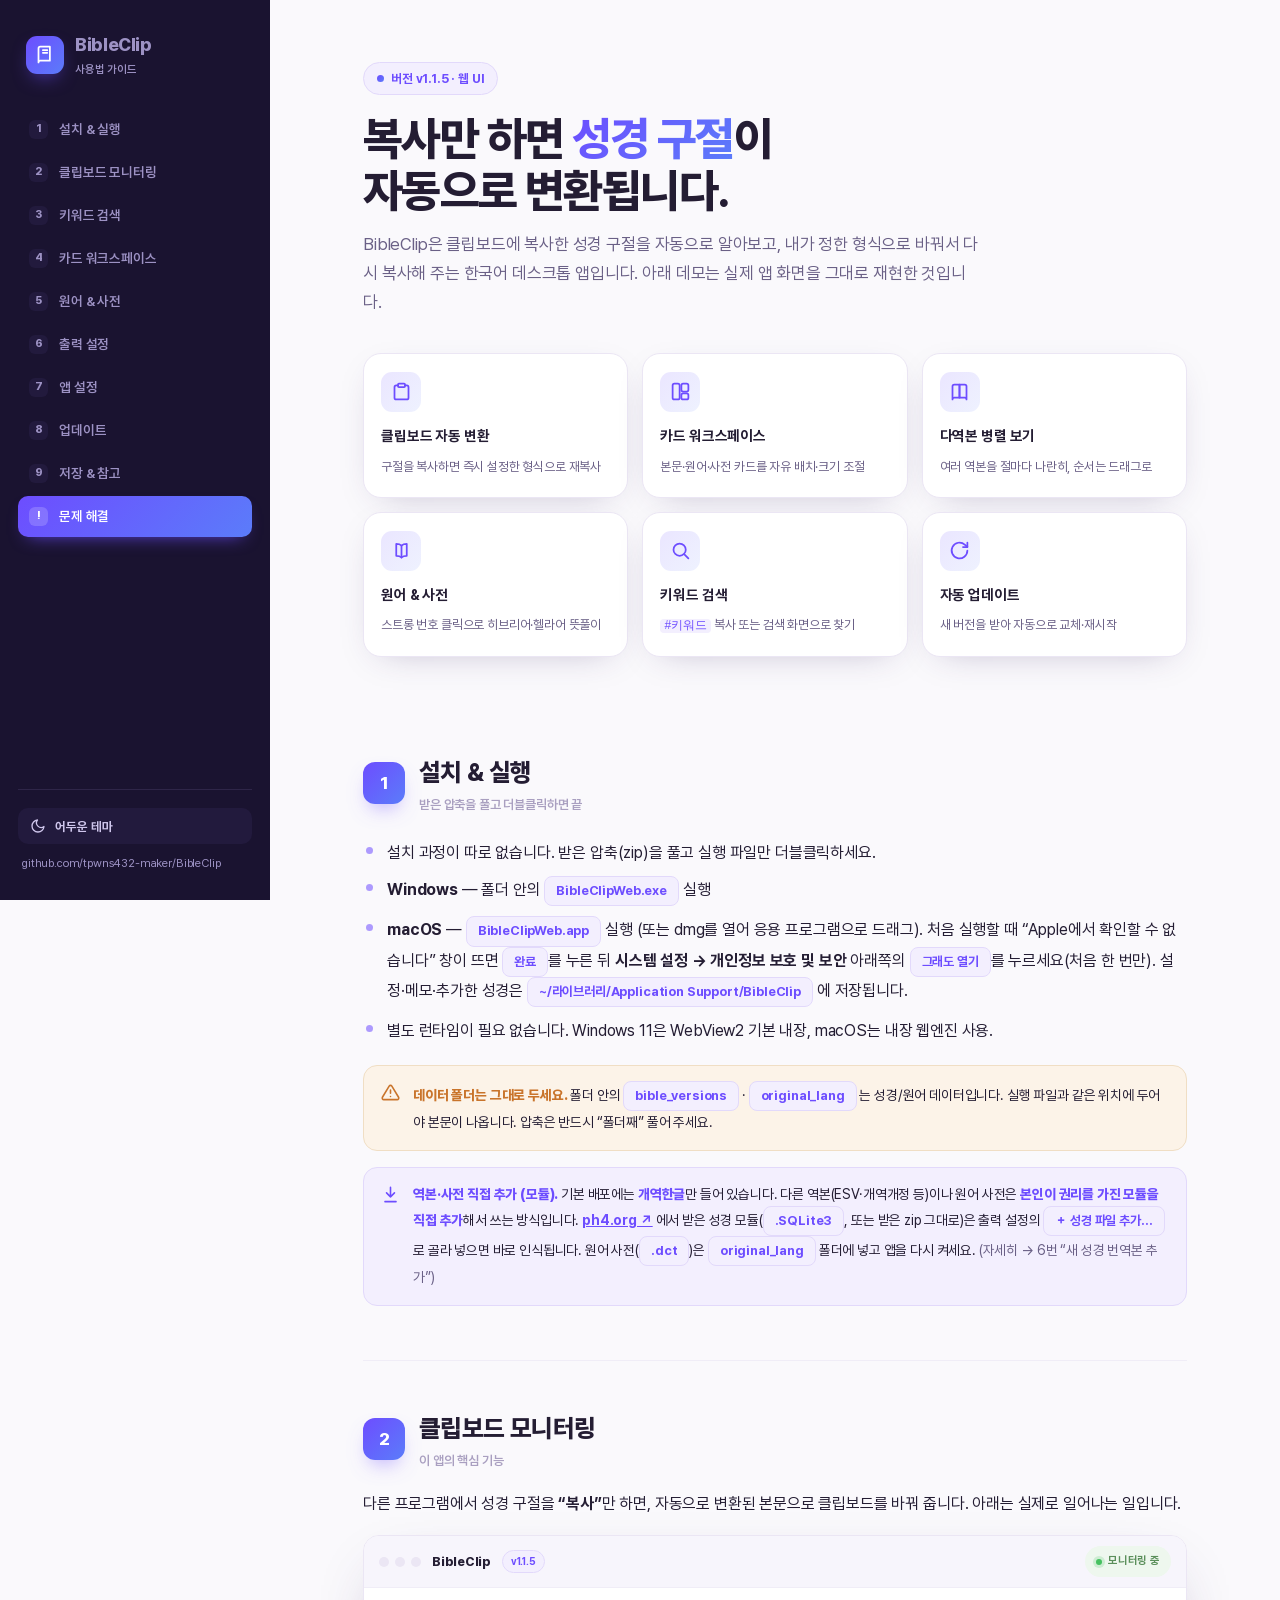
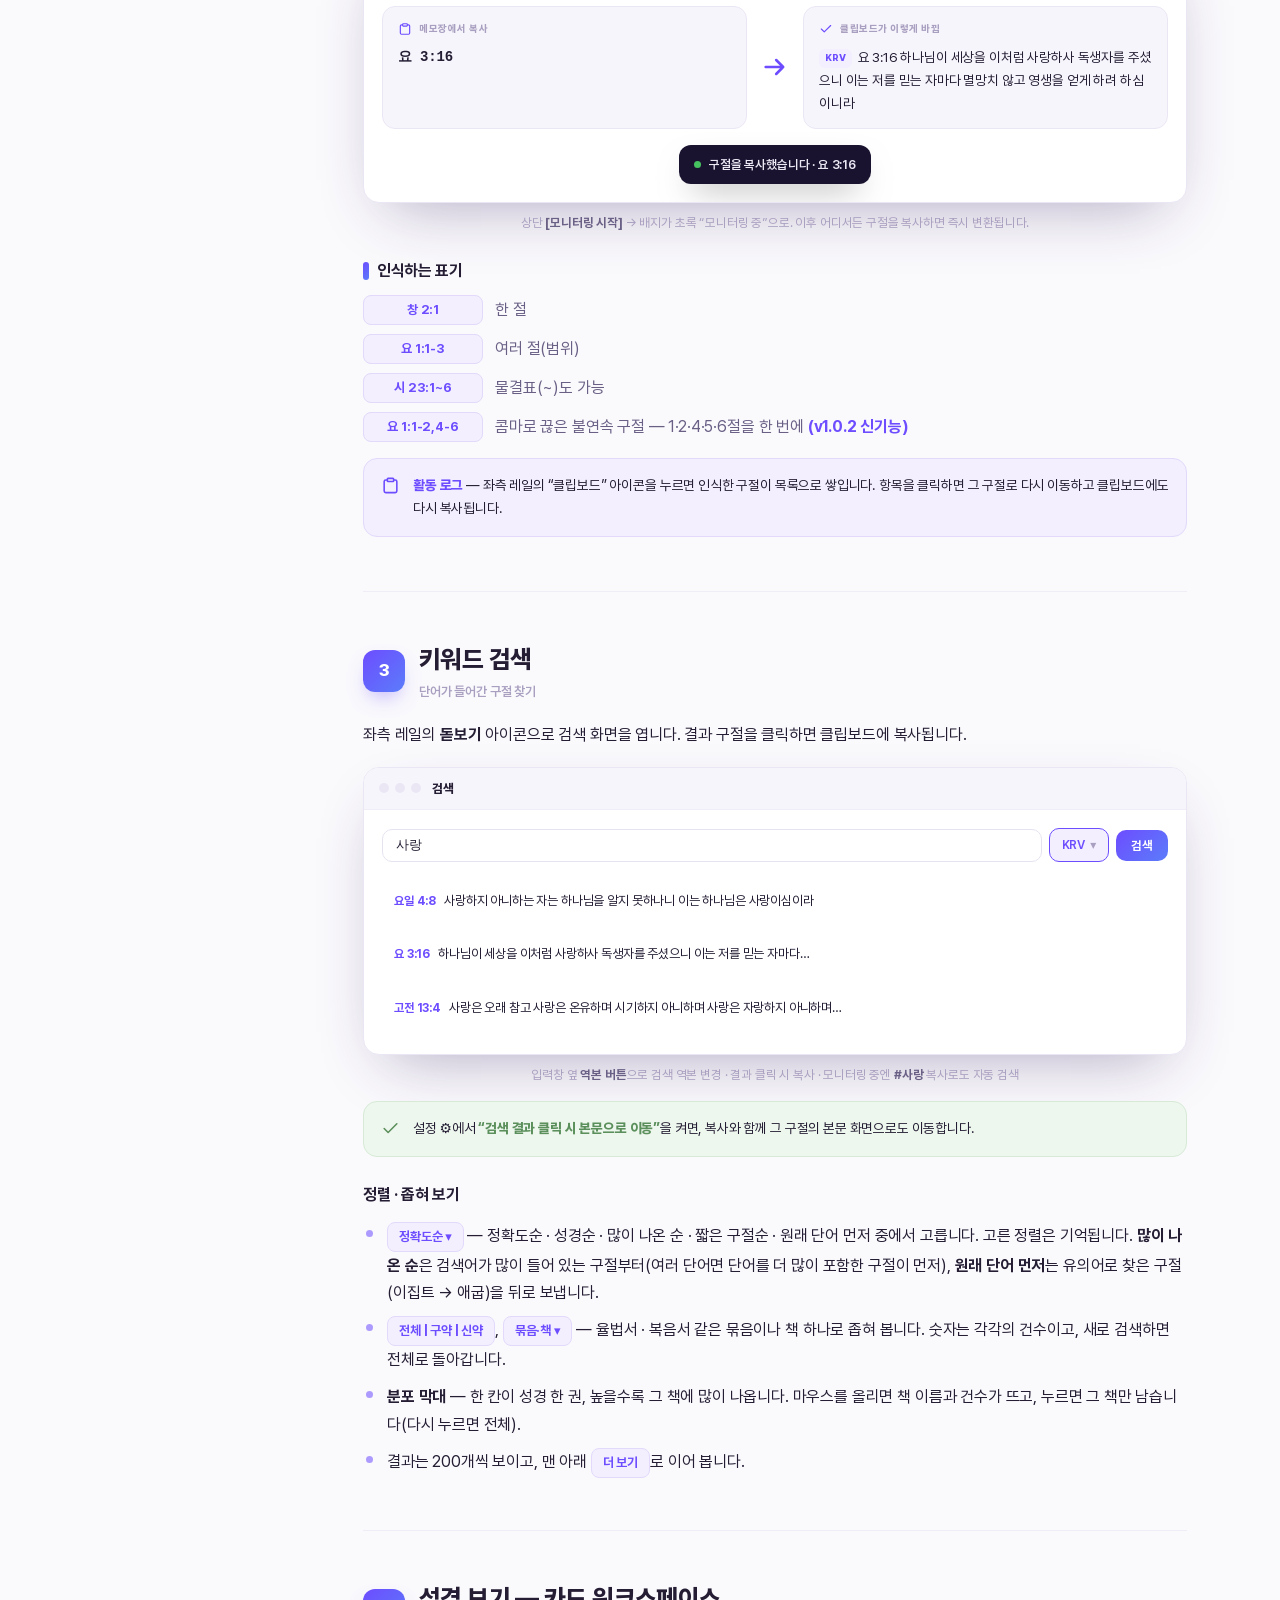
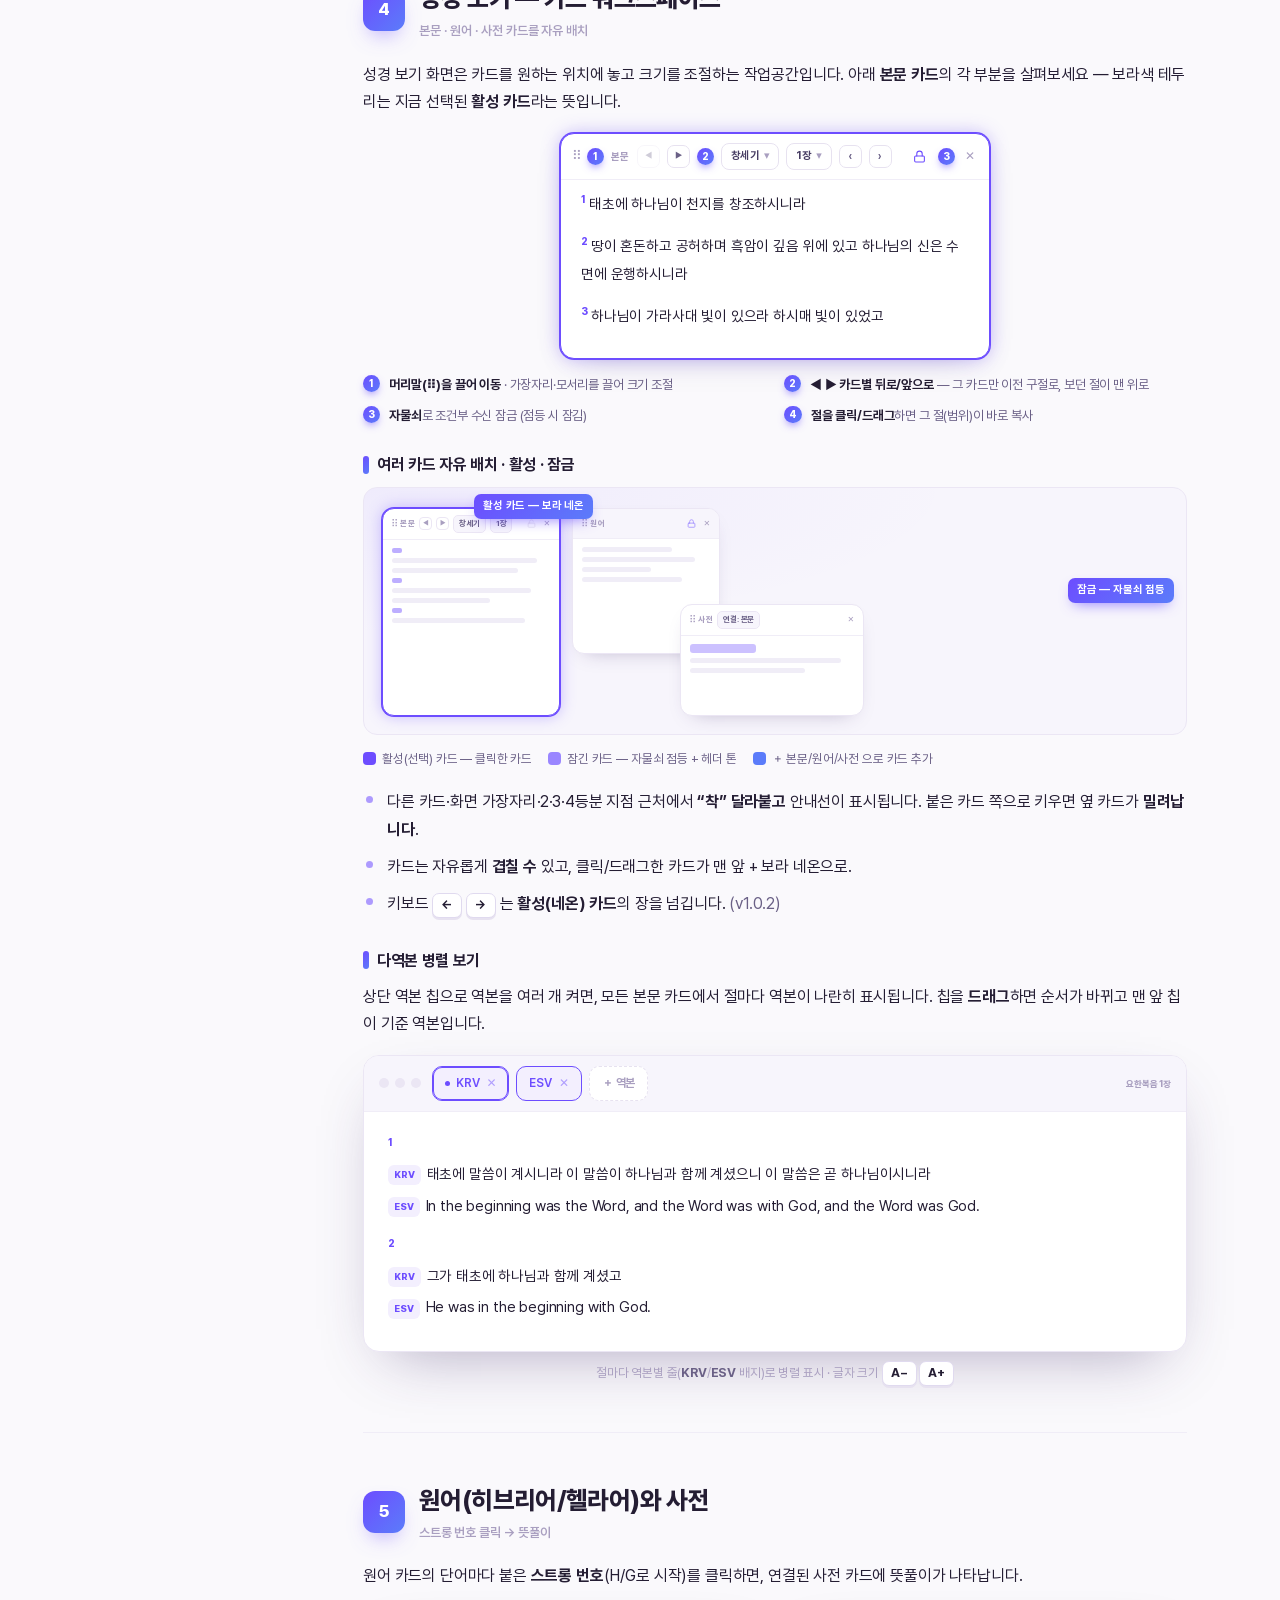
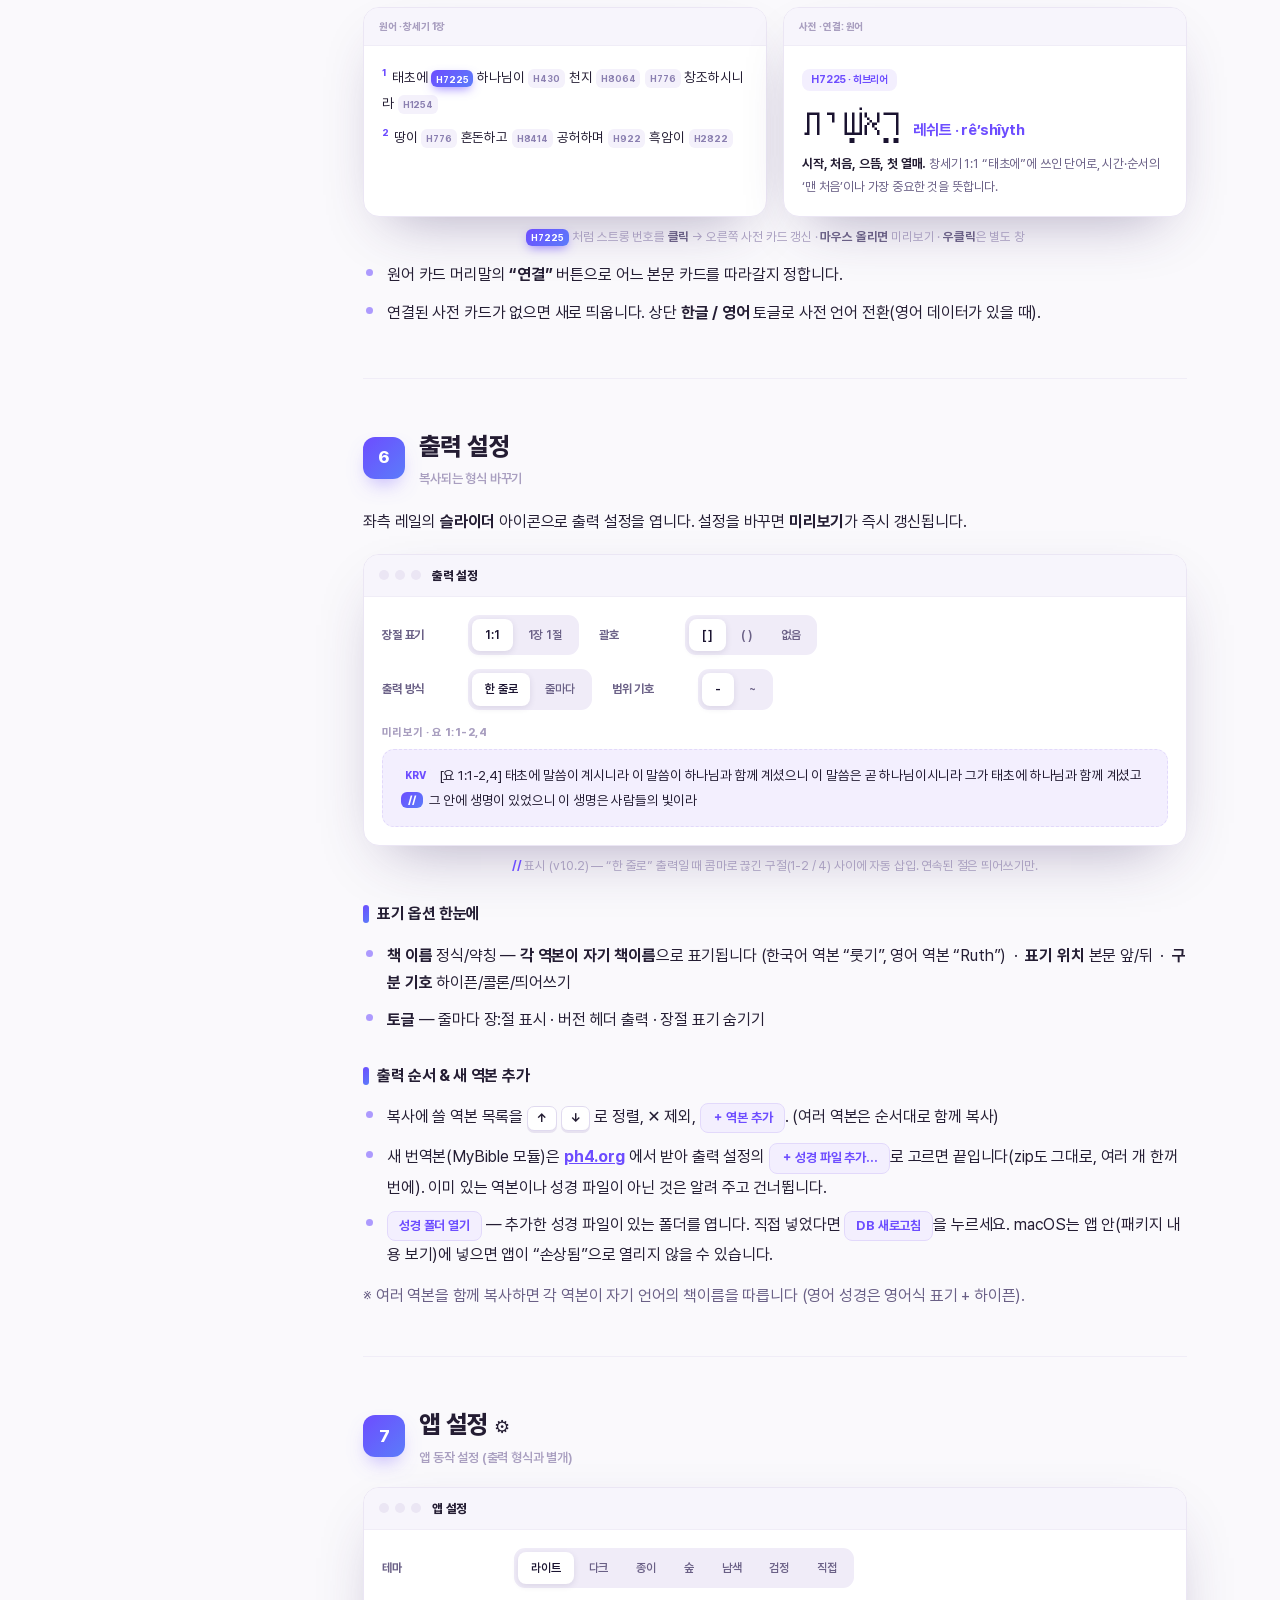
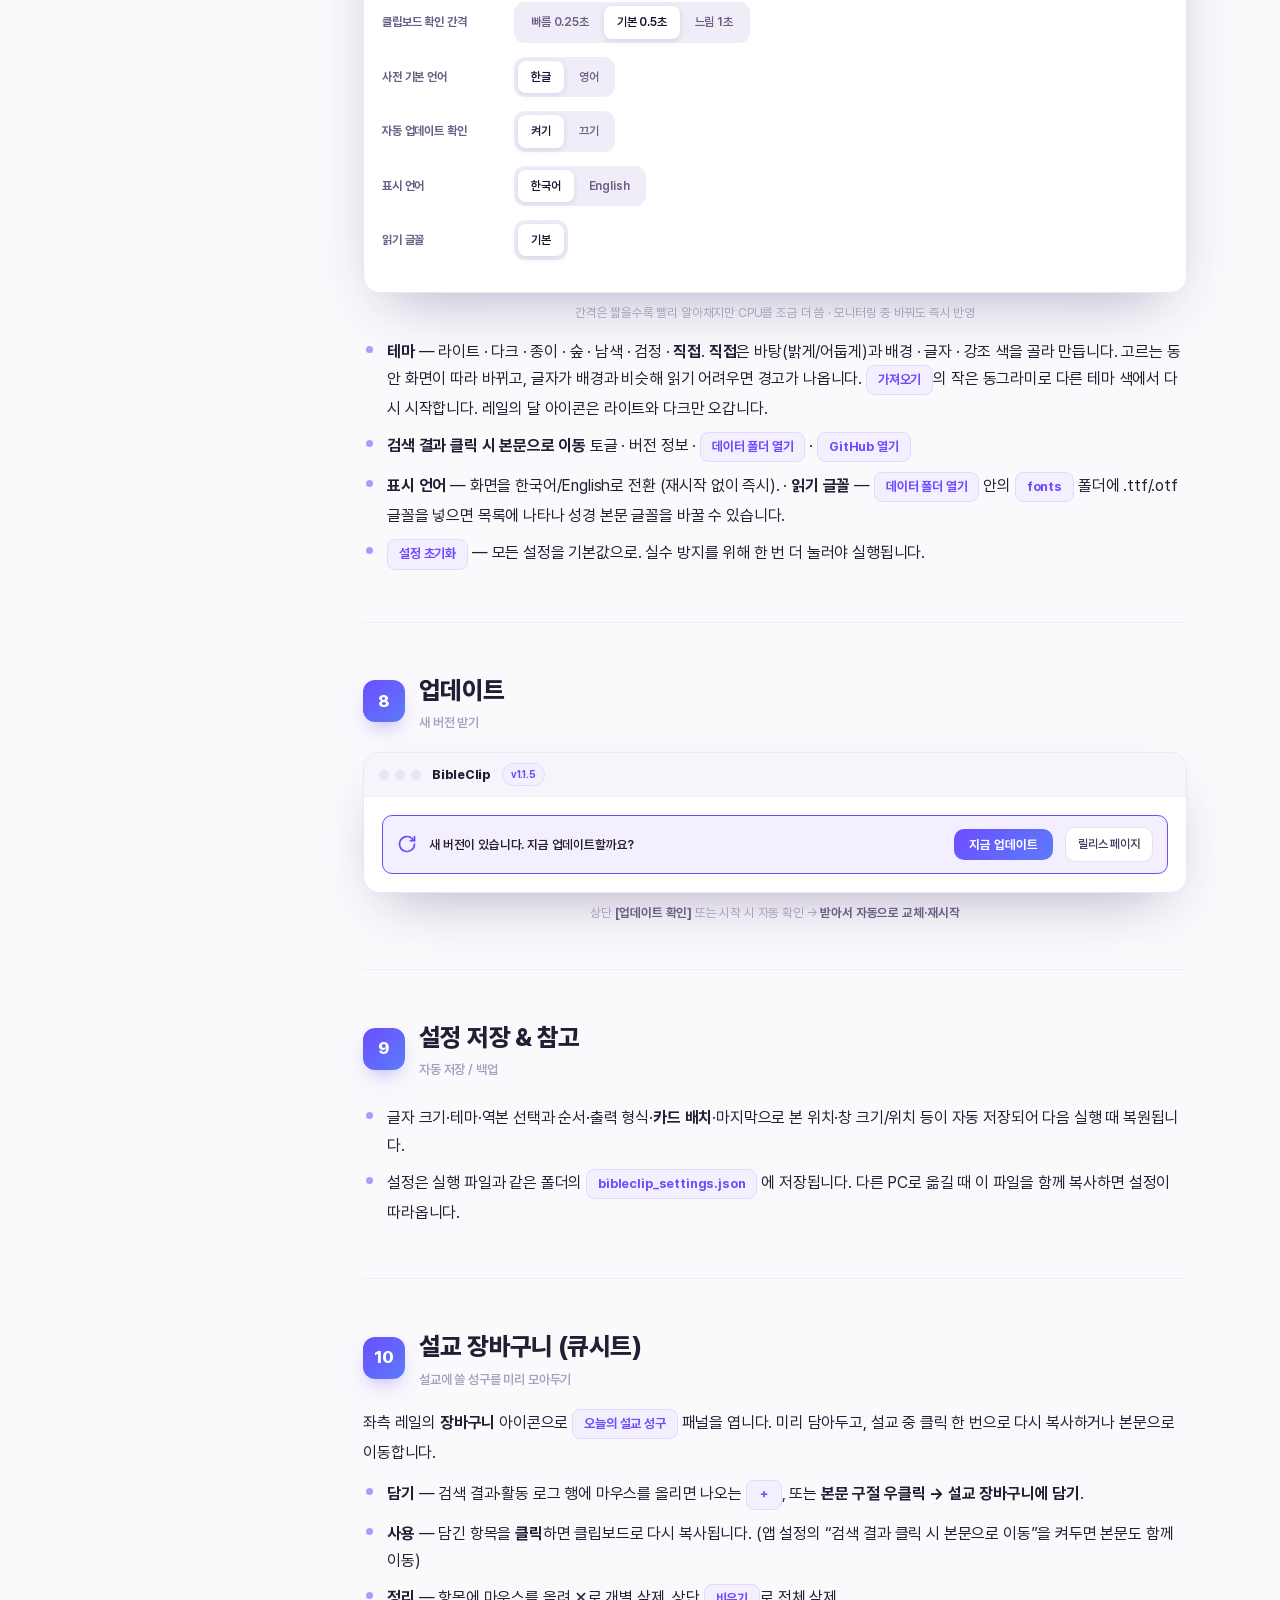
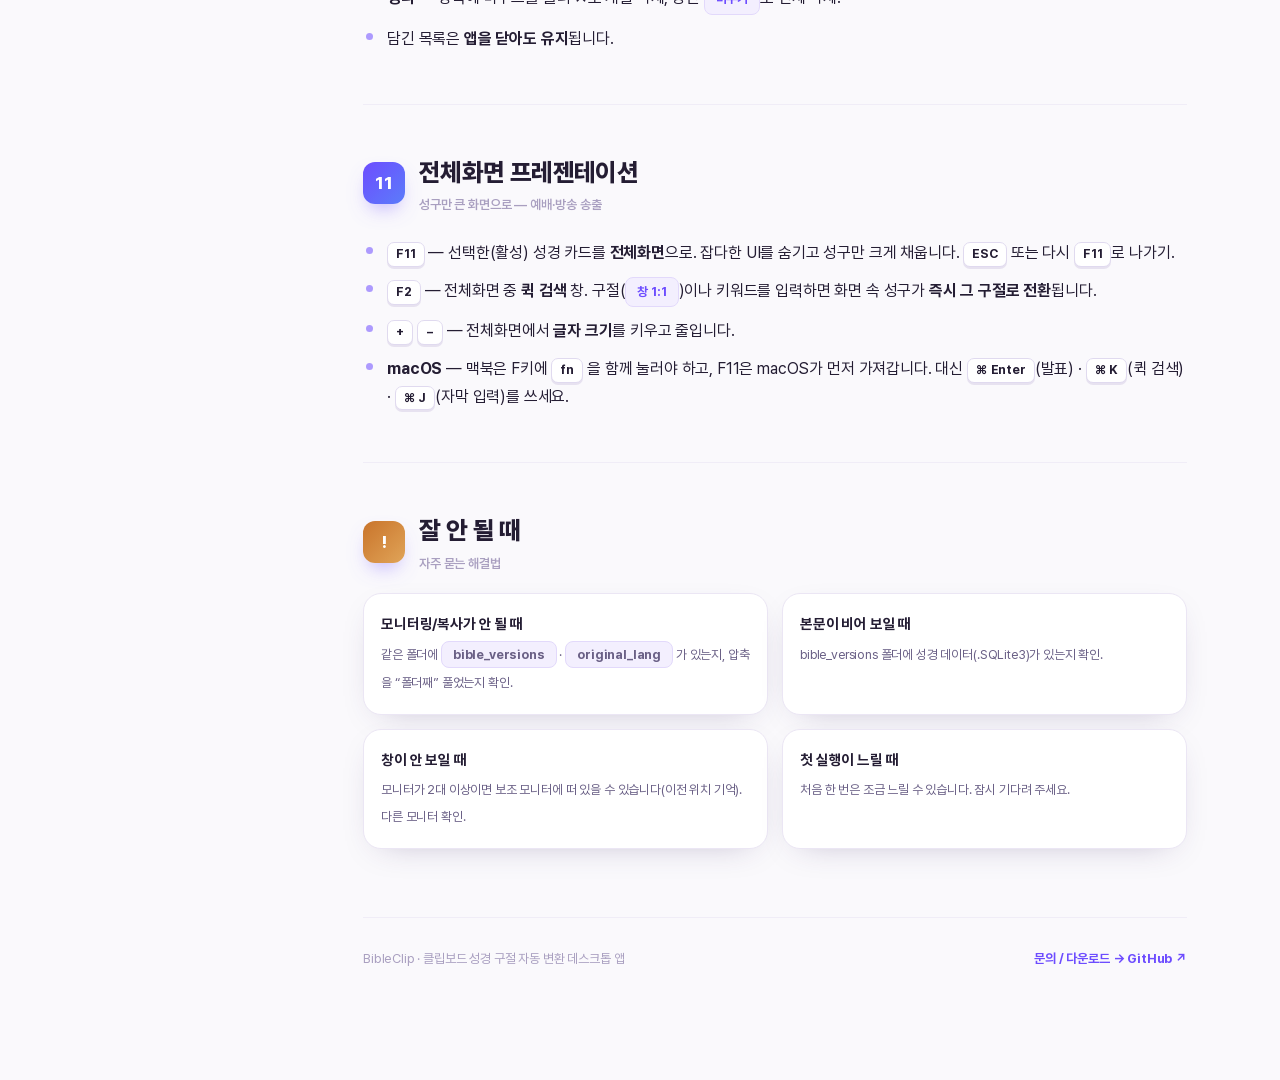
==== commit 82a81c5a: "release(v1.2.3): 사용자 색 테마 - 데스크톱 1.2.3, 안드로이드 1.2.3(versionCode 10203) - 패치노트(version_changes.json) " ====
--- a/사용법.html
+++ b/사용법.html
@@ -301,6 +301,7 @@
         <div class="win">
           <div class="winbar"><span class="dots"><i></i><i></i><i></i></span><b>앱 설정</b><span class="sp"></span></div>
           <div class="winbody">
+            <div class="setrow"><span class="lab" style="min-width:120px">테마</span><span class="seg"><span class="opt on">라이트</span><span class="opt">다크</span><span class="opt">종이</span><span class="opt">숲</span><span class="opt">남색</span><span class="opt">검정</span><span class="opt">직접</span></span></div>
             <div class="setrow"><span class="lab" style="min-width:120px">클립보드 확인 간격</span><span class="seg"><span class="opt">빠름 0.25초</span><span class="opt on">기본 0.5초</span><span class="opt">느림 1초</span></span></div>
             <div class="setrow"><span class="lab" style="min-width:120px">사전 기본 언어</span><span class="seg"><span class="opt on">한글</span><span class="opt">영어</span></span></div>
             <div class="setrow"><span class="lab" style="min-width:120px">자동 업데이트 확인</span><span class="seg"><span class="opt on">켜기</span><span class="opt">끄기</span></span></div>
@@ -311,6 +312,7 @@
         <div class="cap">간격은 짧을수록 빨리 알아채지만 CPU를 조금 더 씀 · 모니터링 중 바꿔도 즉시 반영</div>
       </div>
       <ul class="clean">
+        <li><b>테마</b> — 라이트 · 다크 · 종이 · 숲 · 남색 · 검정 · <b>직접</b>. <b>직접</b>은 바탕(밝게/어둡게)과 배경 · 글자 · 강조 색을 골라 만듭니다. 고르는 동안 화면이 따라 바뀌고, 글자가 배경과 비슷해 읽기 어려우면 경고가 나옵니다. <span class="ref">가져오기</span>의 작은 동그라미로 다른 테마 색에서 다시 시작합니다. 레일의 달 아이콘은 라이트와 다크만 오갑니다.</li>
         <li><b>검색 결과 클릭 시 본문으로 이동</b> 토글 · 버전 정보 · <span class="ref">데이터 폴더 열기</span> · <span class="ref">GitHub 열기</span></li>
         <li><b>표시 언어</b> — 화면을 한국어/English로 전환 (재시작 없이 즉시). · <b>읽기 글꼴</b> — <span class="ref">데이터 폴더 열기</span> 안의 <span class="ref">fonts</span> 폴더에 .ttf/.otf 글꼴을 넣으면 목록에 나타나 성경 본문 글꼴을 바꿀 수 있습니다.</li>
         <li><span class="ref">설정 초기화</span> — 모든 설정을 기본값으로. 실수 방지를 위해 한 번 더 눌러야 실행됩니다.</li>
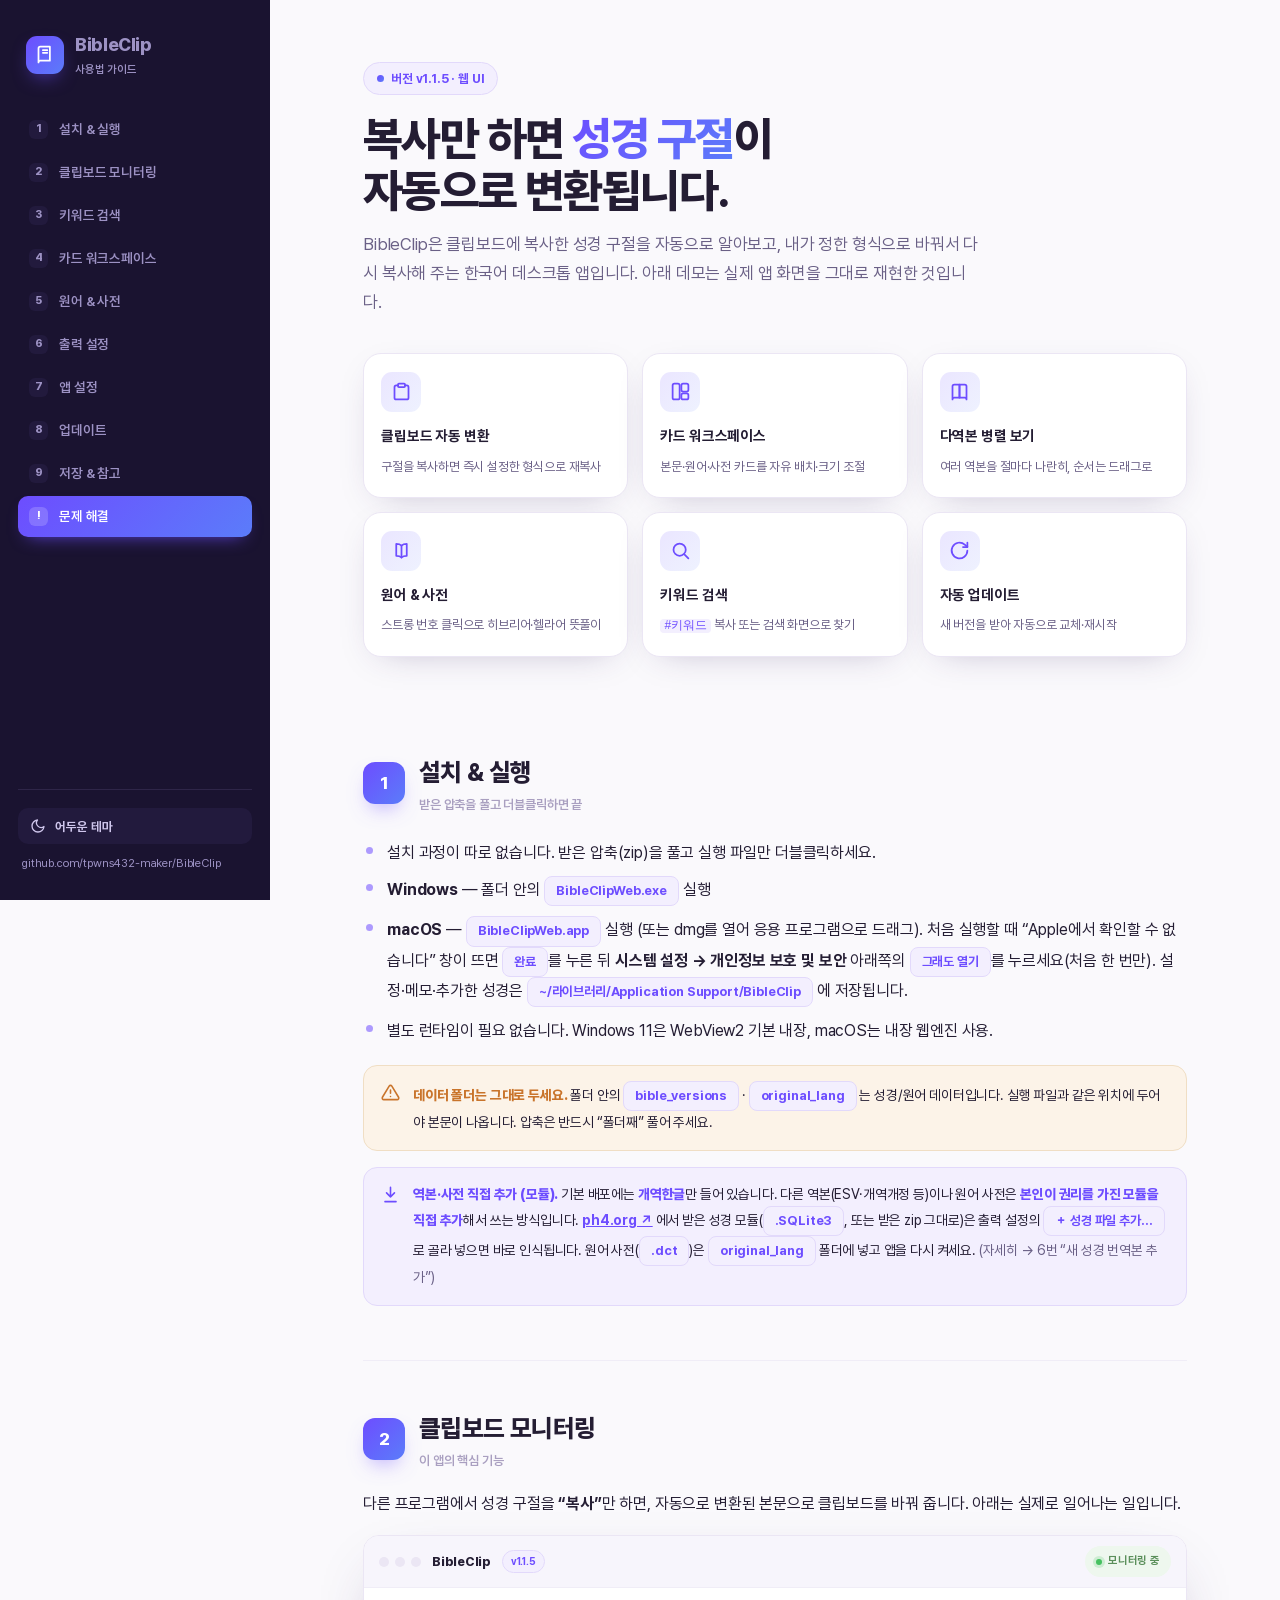
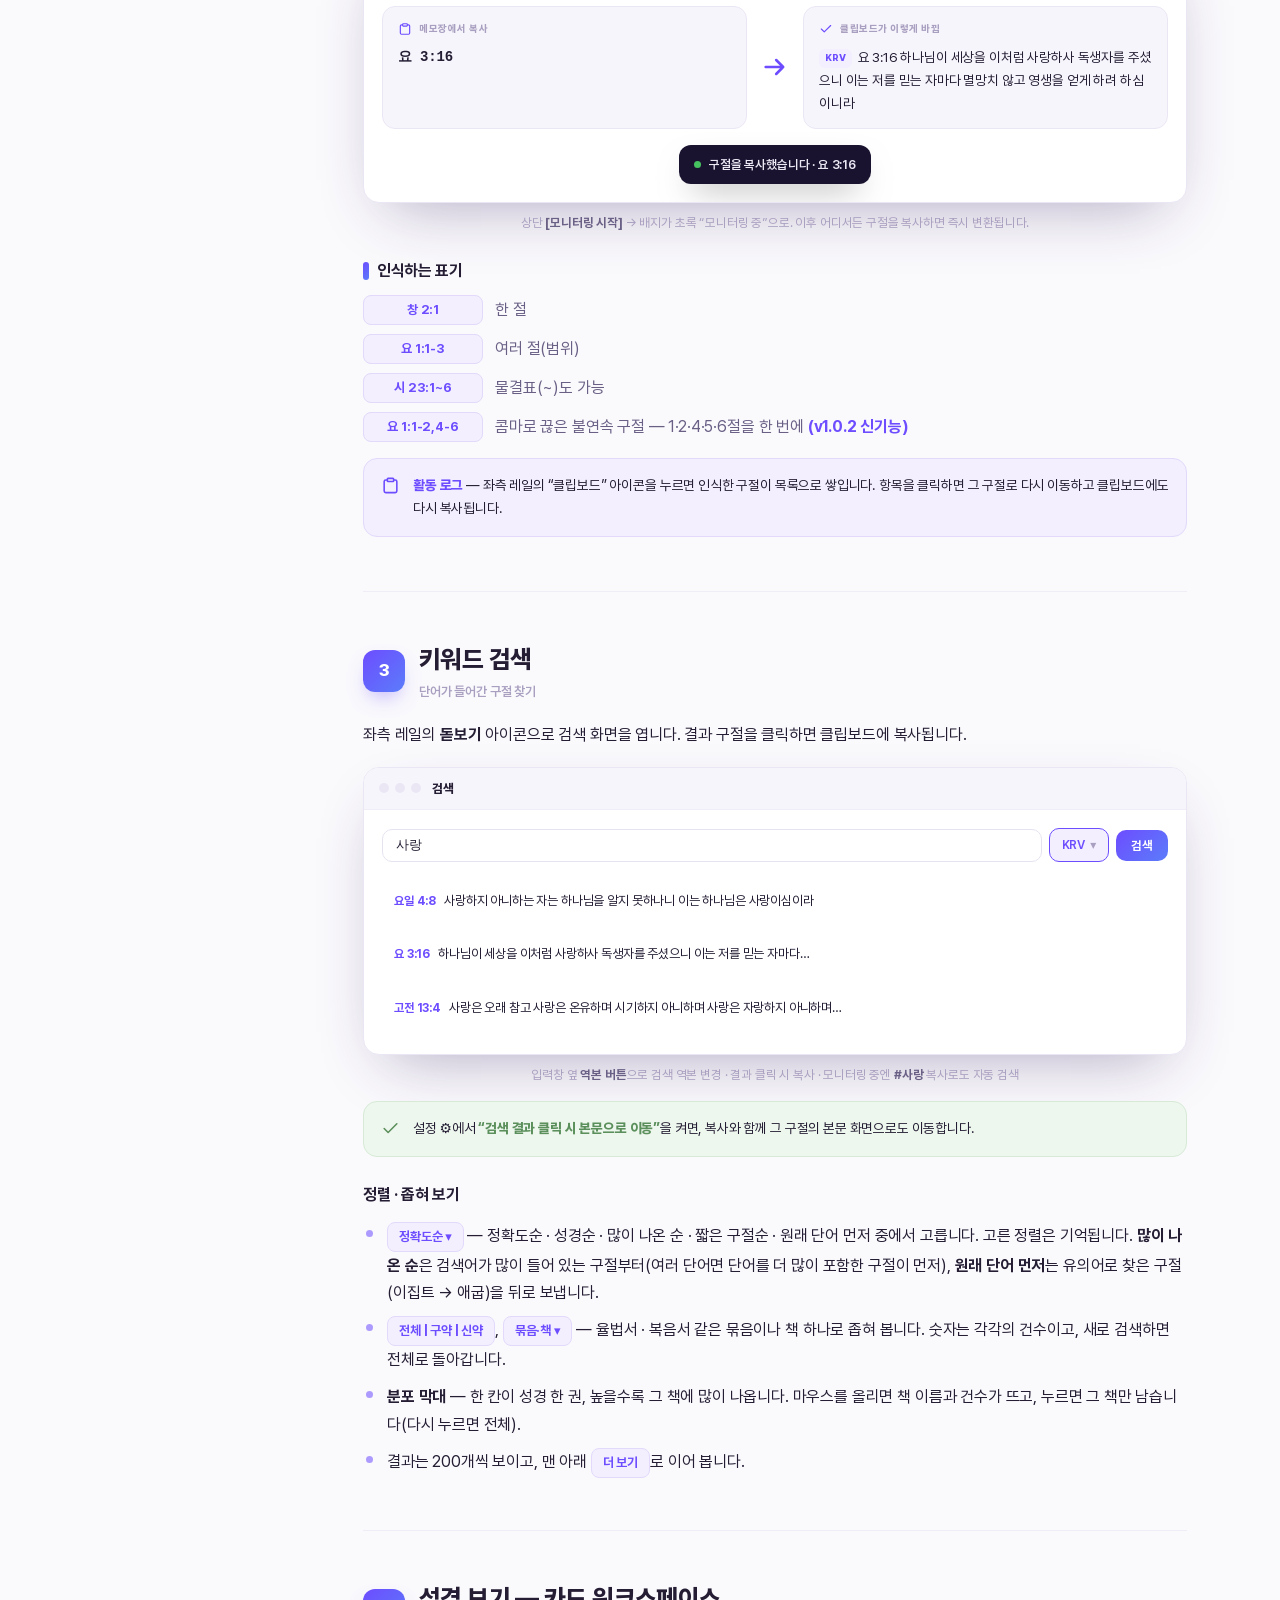
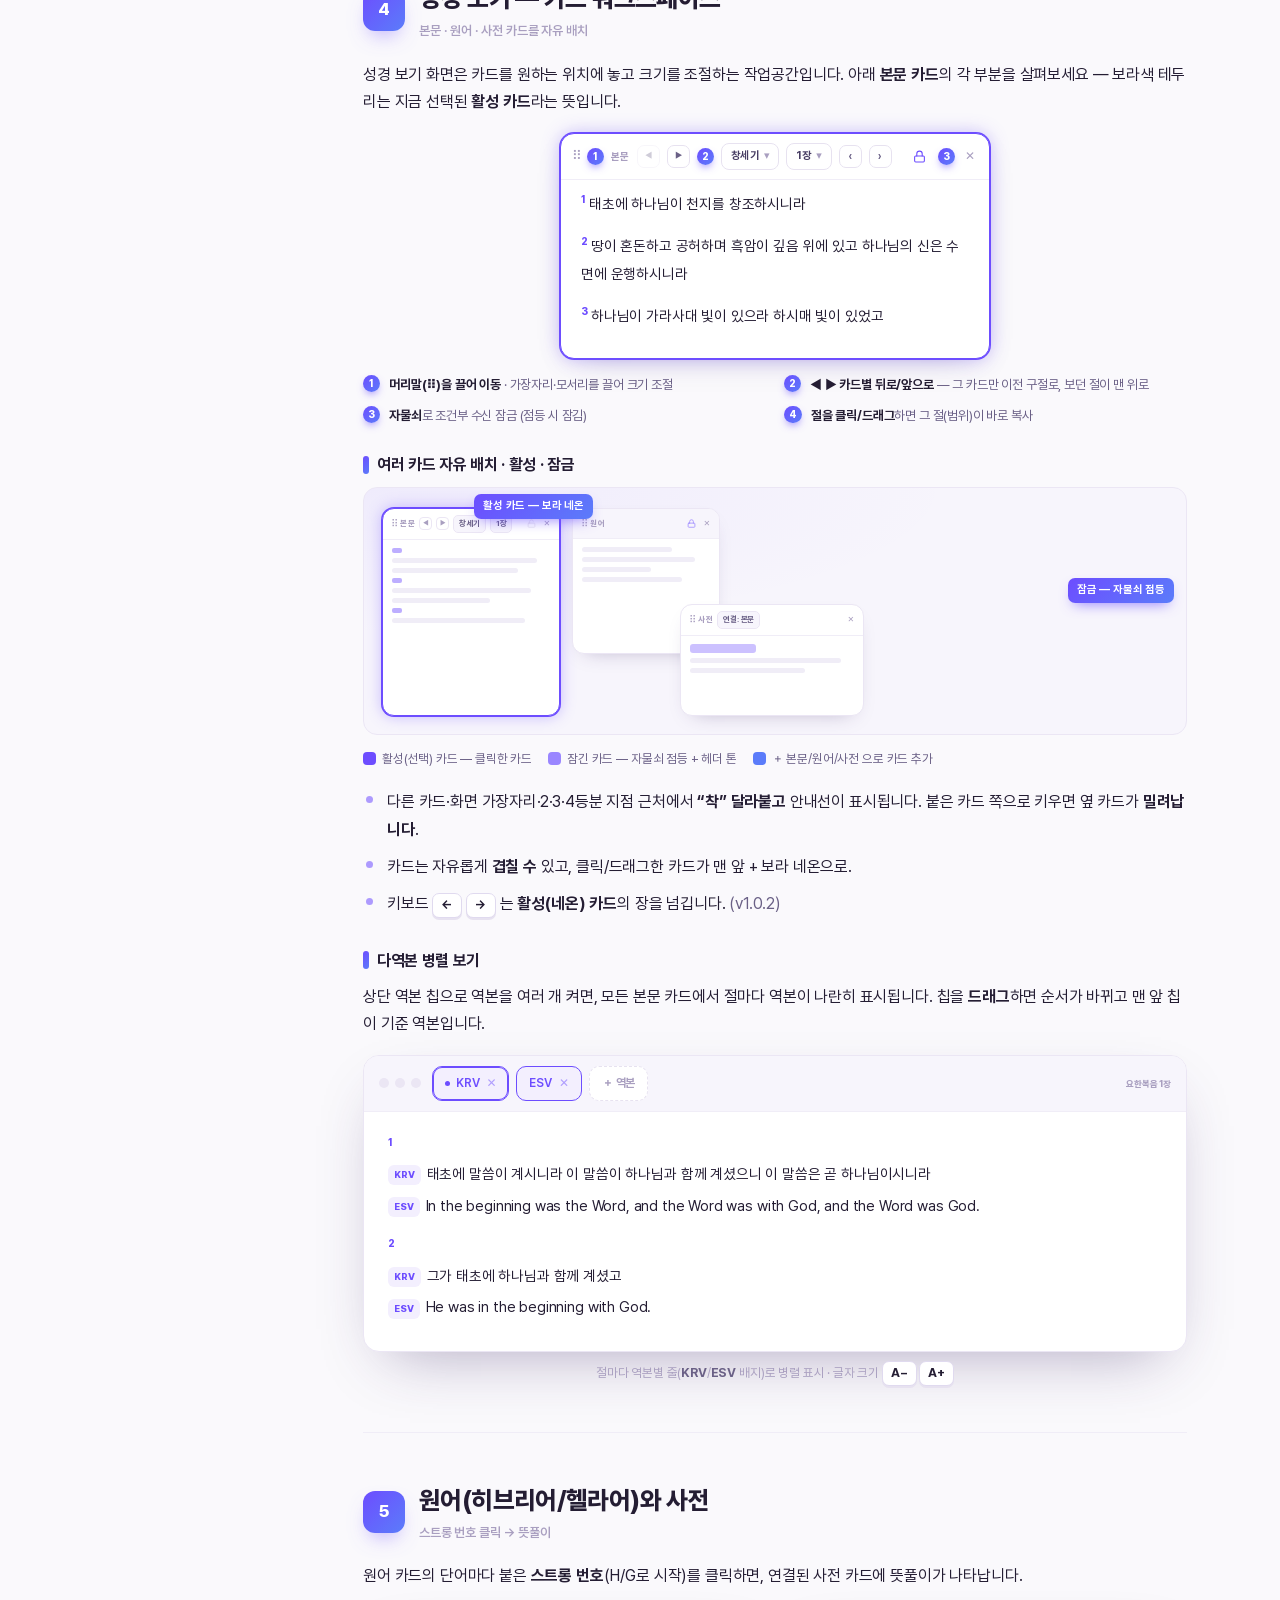
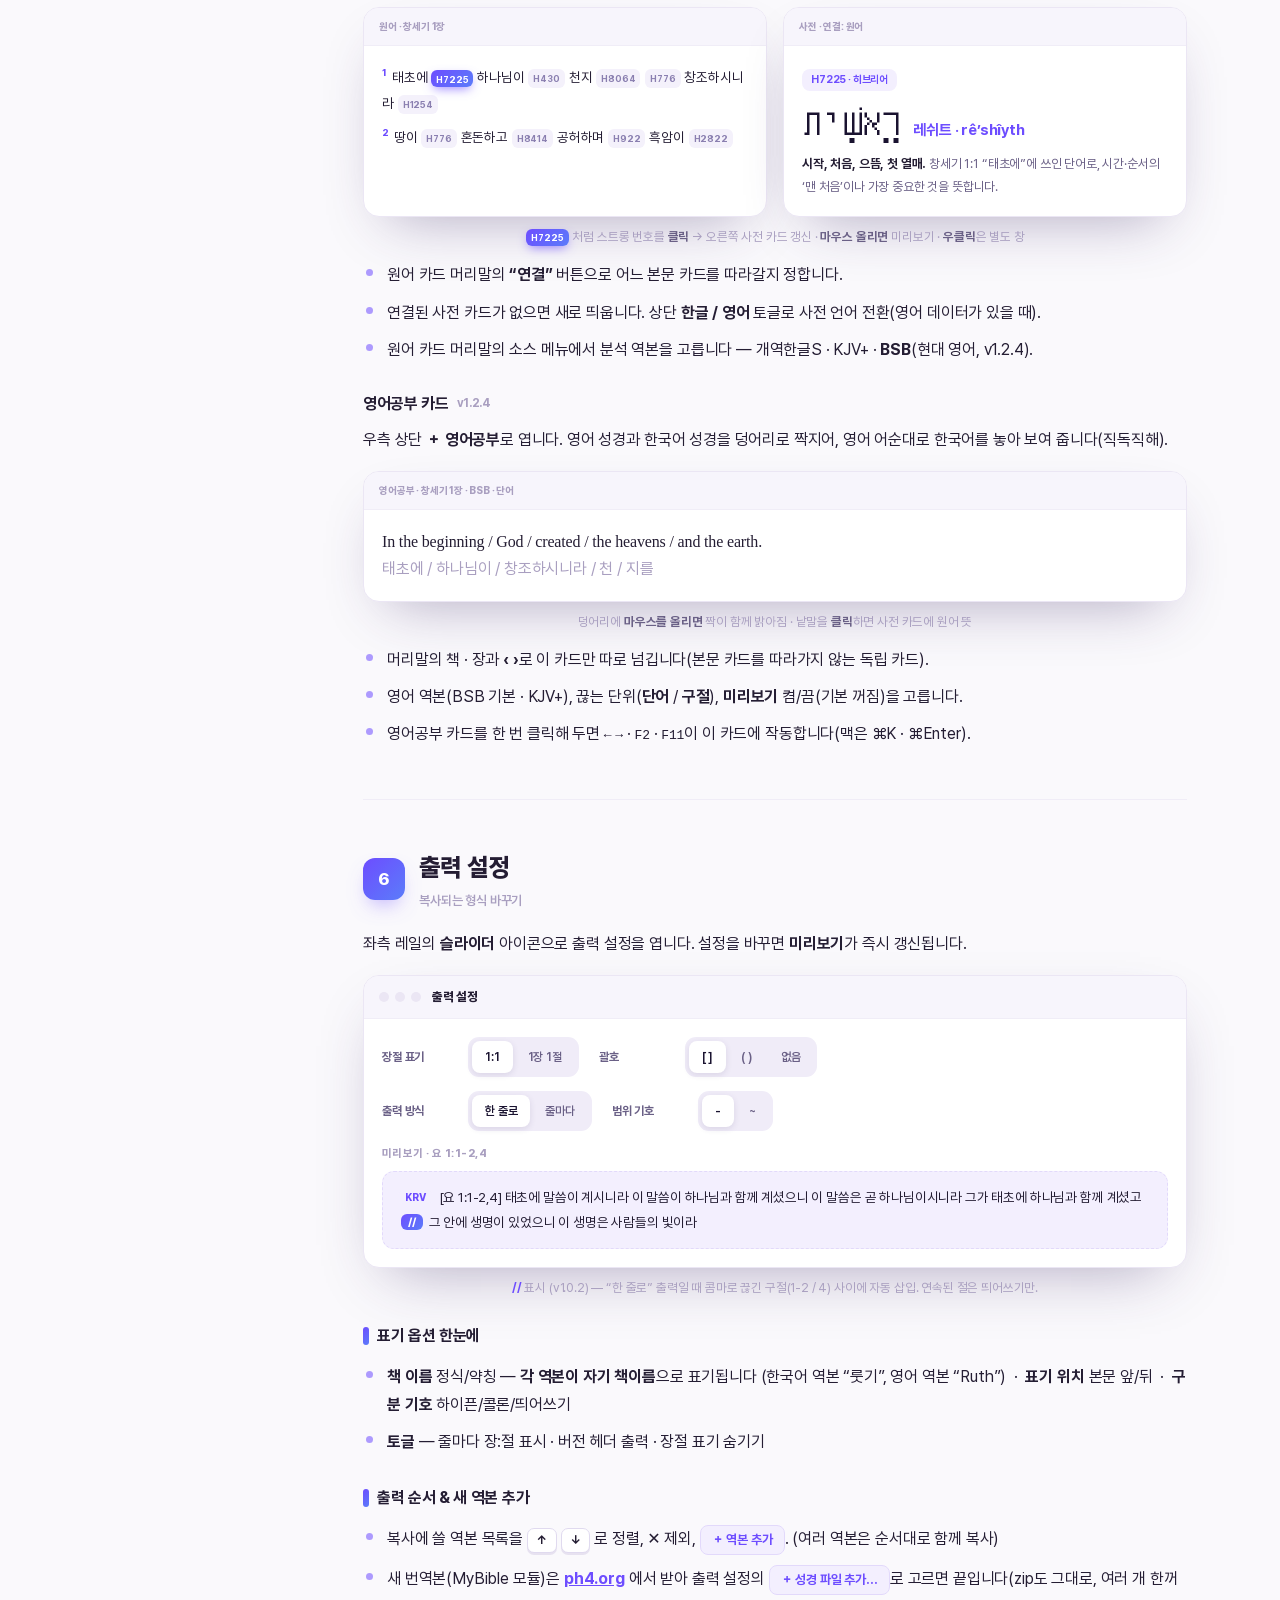
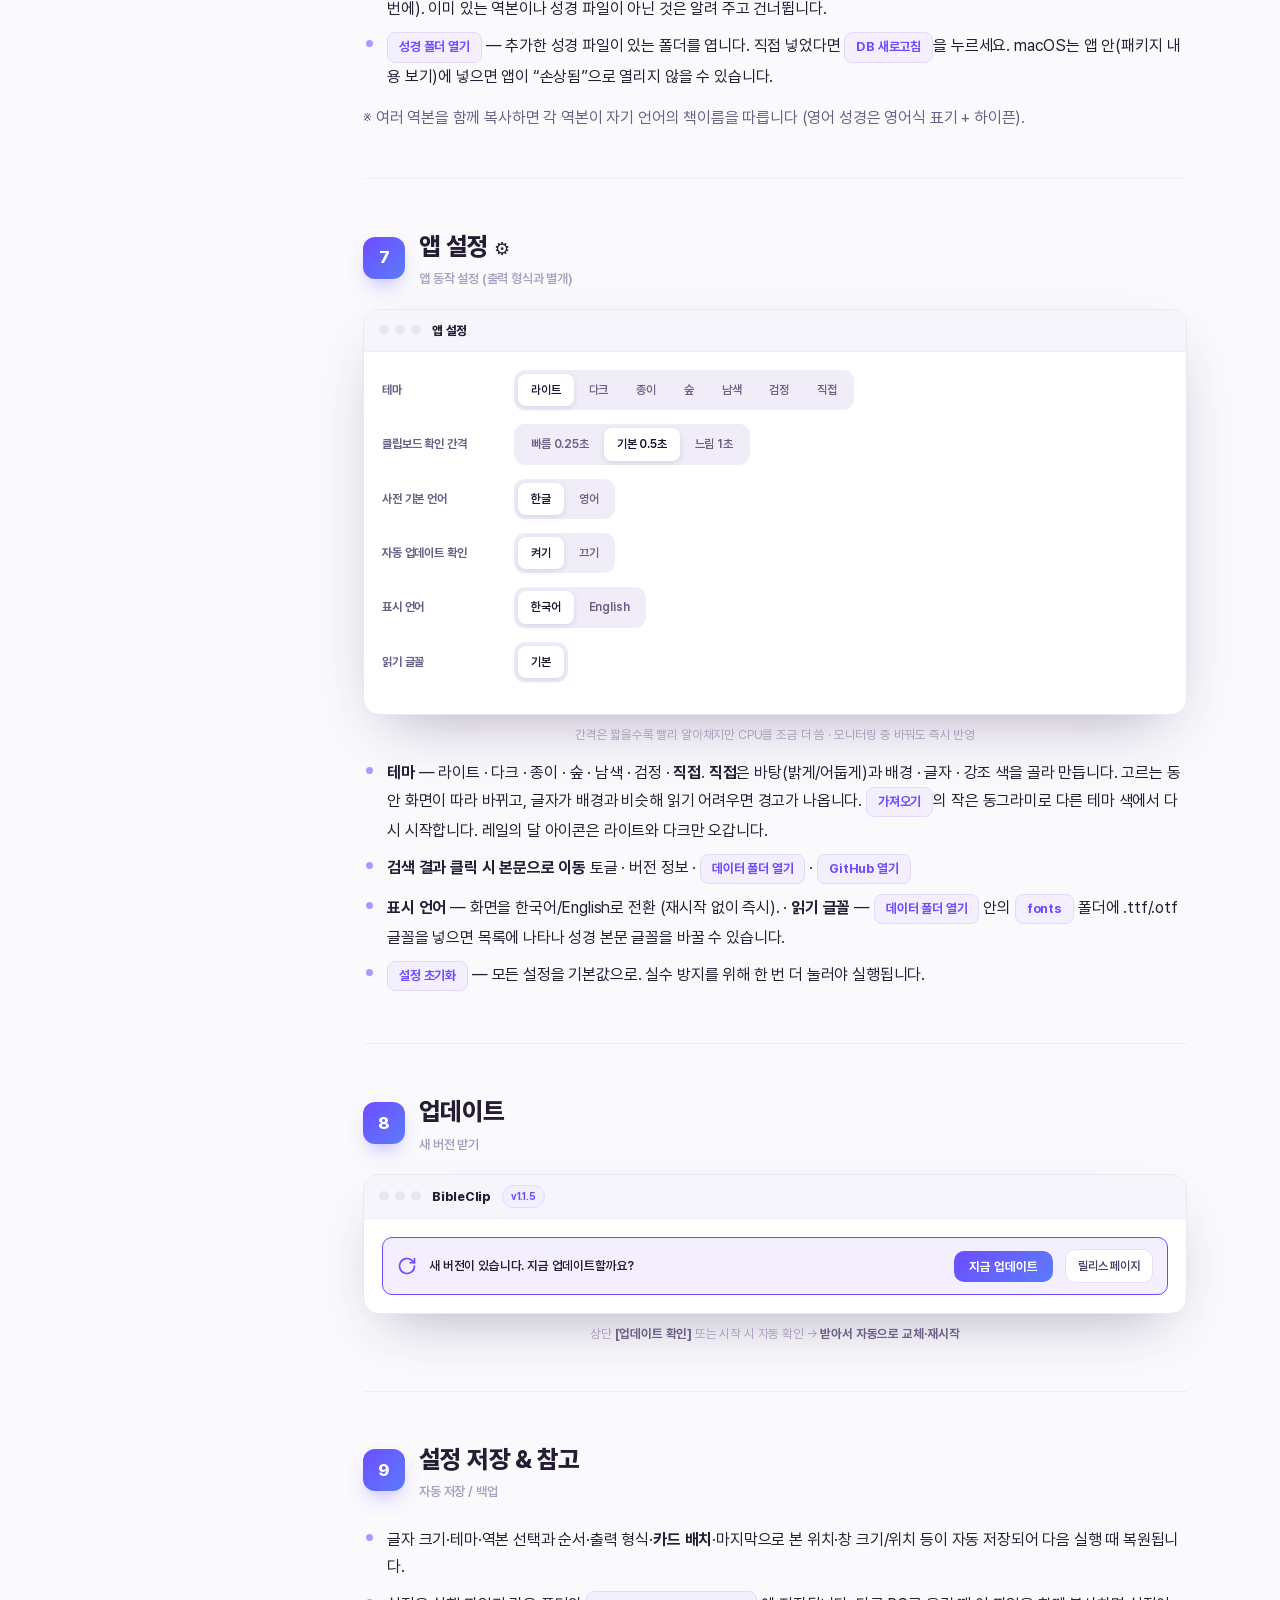
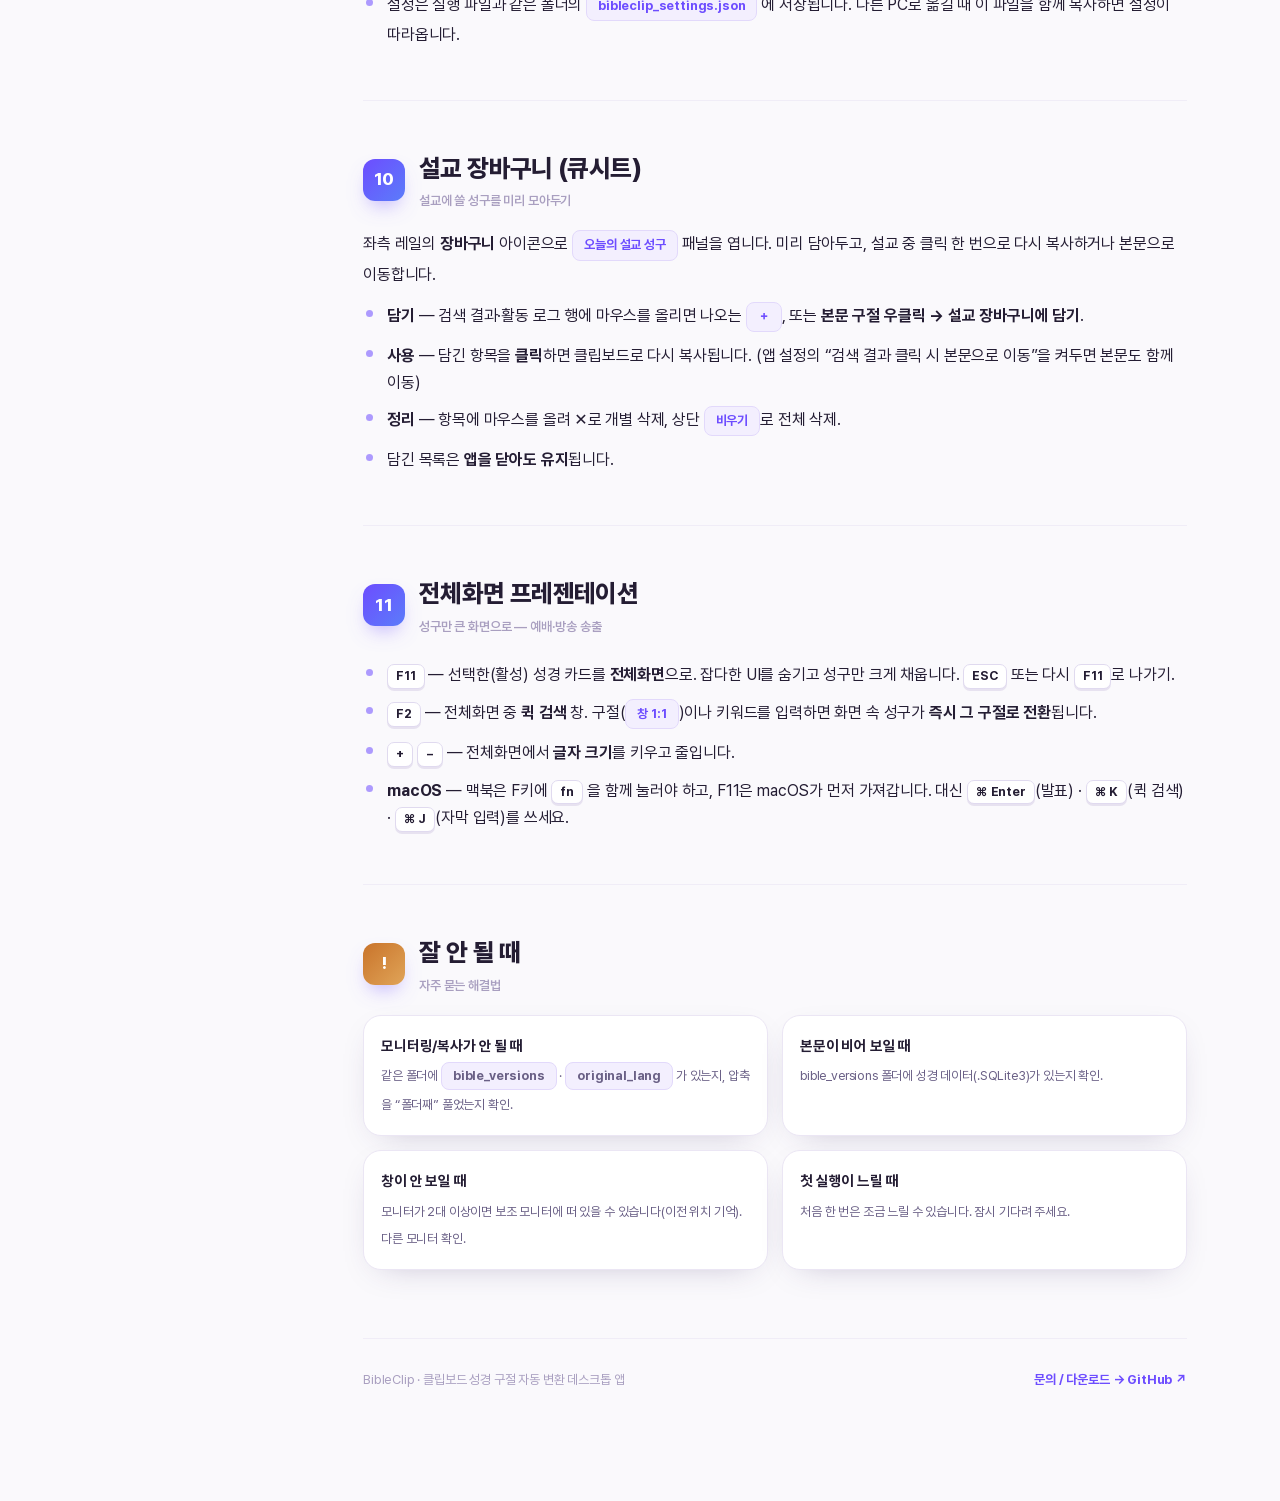
==== commit d73930d3: "새 기능 안내(버전별 튜토리얼) · v1.2.4 준비 - tour.js WHATSNEW: 업데이트한 사람에게 그 버전의 새 기능만 짚는 짧은 안내(업데이트 내역 창이 닫힌 뒤   " ====
--- a/사용법.html
+++ b/사용법.html
@@ -257,6 +257,24 @@
       <ul class="clean">
         <li>원어 카드 머리말의 <b>“연결”</b> 버튼으로 어느 본문 카드를 따라갈지 정합니다.</li>
         <li>연결된 사전 카드가 없으면 새로 띄웁니다. 상단 <b>한글 / 영어</b> 토글로 사전 언어 전환(영어 데이터가 있을 때).</li>
+        <li>원어 카드 머리말의 소스 메뉴에서 분석 역본을 고릅니다 — 개역한글S · KJV+ · <b>BSB</b>(현대 영어, v1.2.4).</li>
+      </ul>
+      <h3 style="margin-top:22px">영어공부 카드 <span style="font-size:12px;color:var(--dim)">v1.2.4</span></h3>
+      <p>우측 상단 <b>＋ 영어공부</b>로 엽니다. 영어 성경과 한국어 성경을 덩어리로 짝지어, 영어 어순대로 한국어를 놓아 보여 줍니다(직독직해).</p>
+      <div class="demo ui">
+        <div class="win">
+          <div class="winbar"><span class="ttl" style="font-size:10px;font-weight:800;color:var(--dim)">영어공부 · 창세기 1장 · BSB · 단어</span></div>
+          <div class="winbody">
+            <div style="font-family:Georgia,serif">In the beginning / God / created / the heavens / and the earth.</div>
+            <div style="color:var(--dim)">태초에 / 하나님이 / 창조하시니라 / 천 / 지를</div>
+          </div>
+        </div>
+        <div class="cap">덩어리에 <b>마우스를 올리면</b> 짝이 함께 밝아짐 · 낱말을 <b>클릭</b>하면 사전 카드에 원어 뜻</div>
+      </div>
+      <ul class="clean">
+        <li>머리말의 책 · 장과 <b>‹ ›</b>로 이 카드만 따로 넘깁니다(본문 카드를 따라가지 않는 독립 카드).</li>
+        <li>영어 역본(BSB 기본 · KJV+), 끊는 단위(<b>단어</b> / <b>구절</b>), <b>미리보기</b> 켬/끔(기본 꺼짐)을 고릅니다.</li>
+        <li>영어공부 카드를 한 번 클릭해 두면 <kbd>←</kbd> <kbd>→</kbd> · <kbd>F2</kbd> · <kbd>F11</kbd>이 이 카드에 작동합니다(맥은 ⌘K · ⌘Enter).</li>
       </ul>
     </section>
 
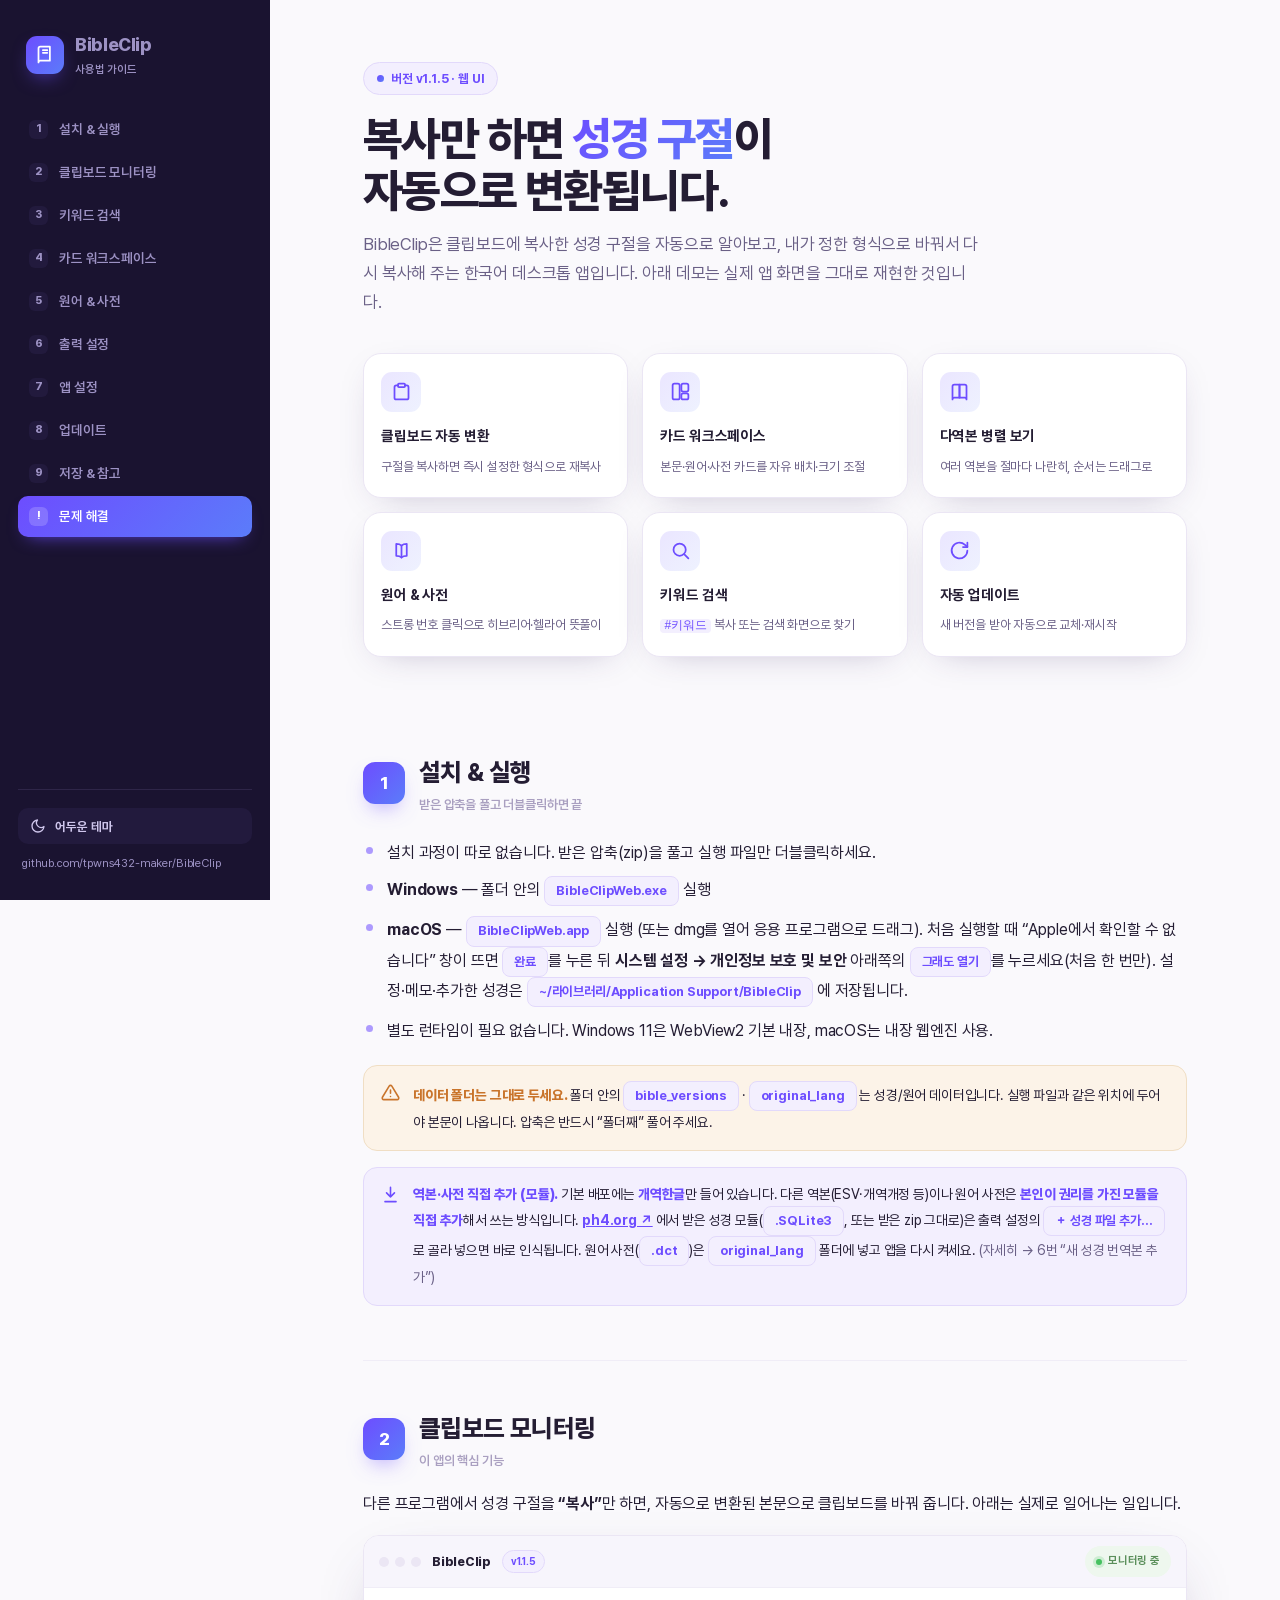
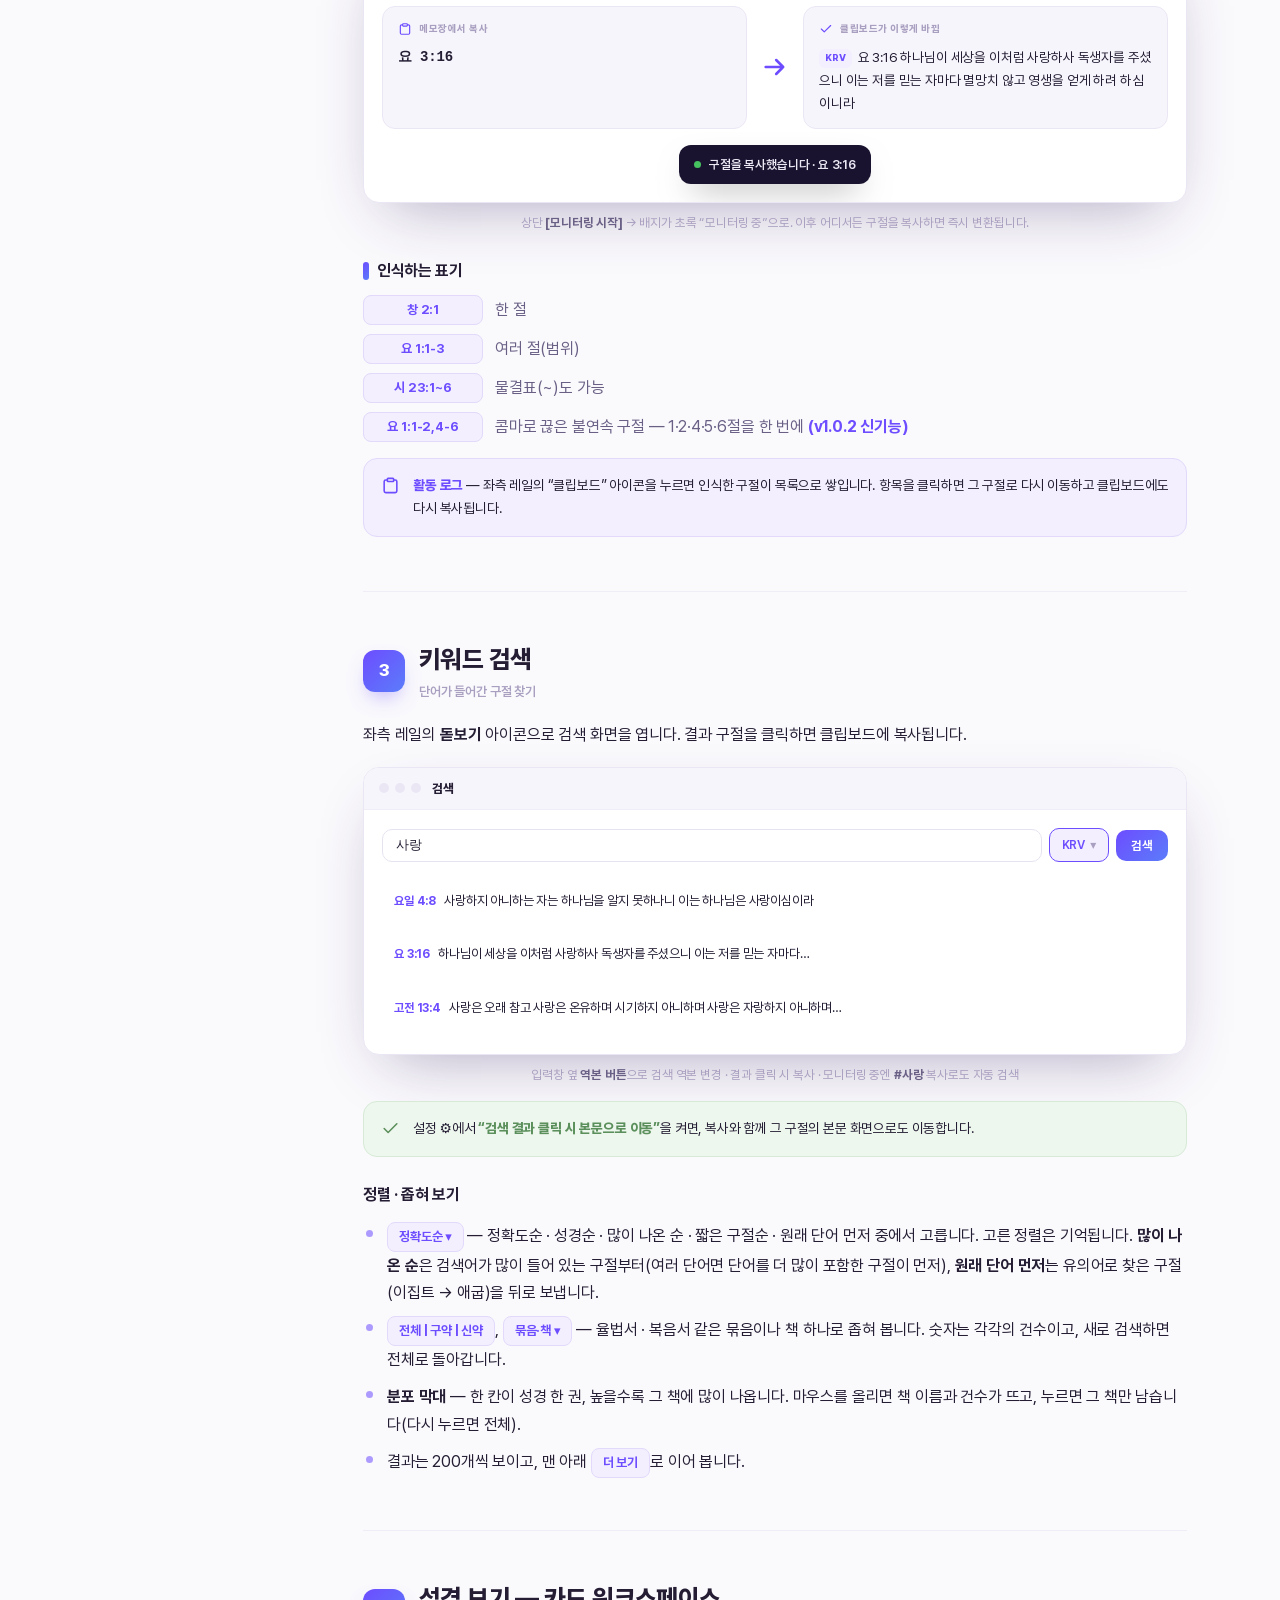
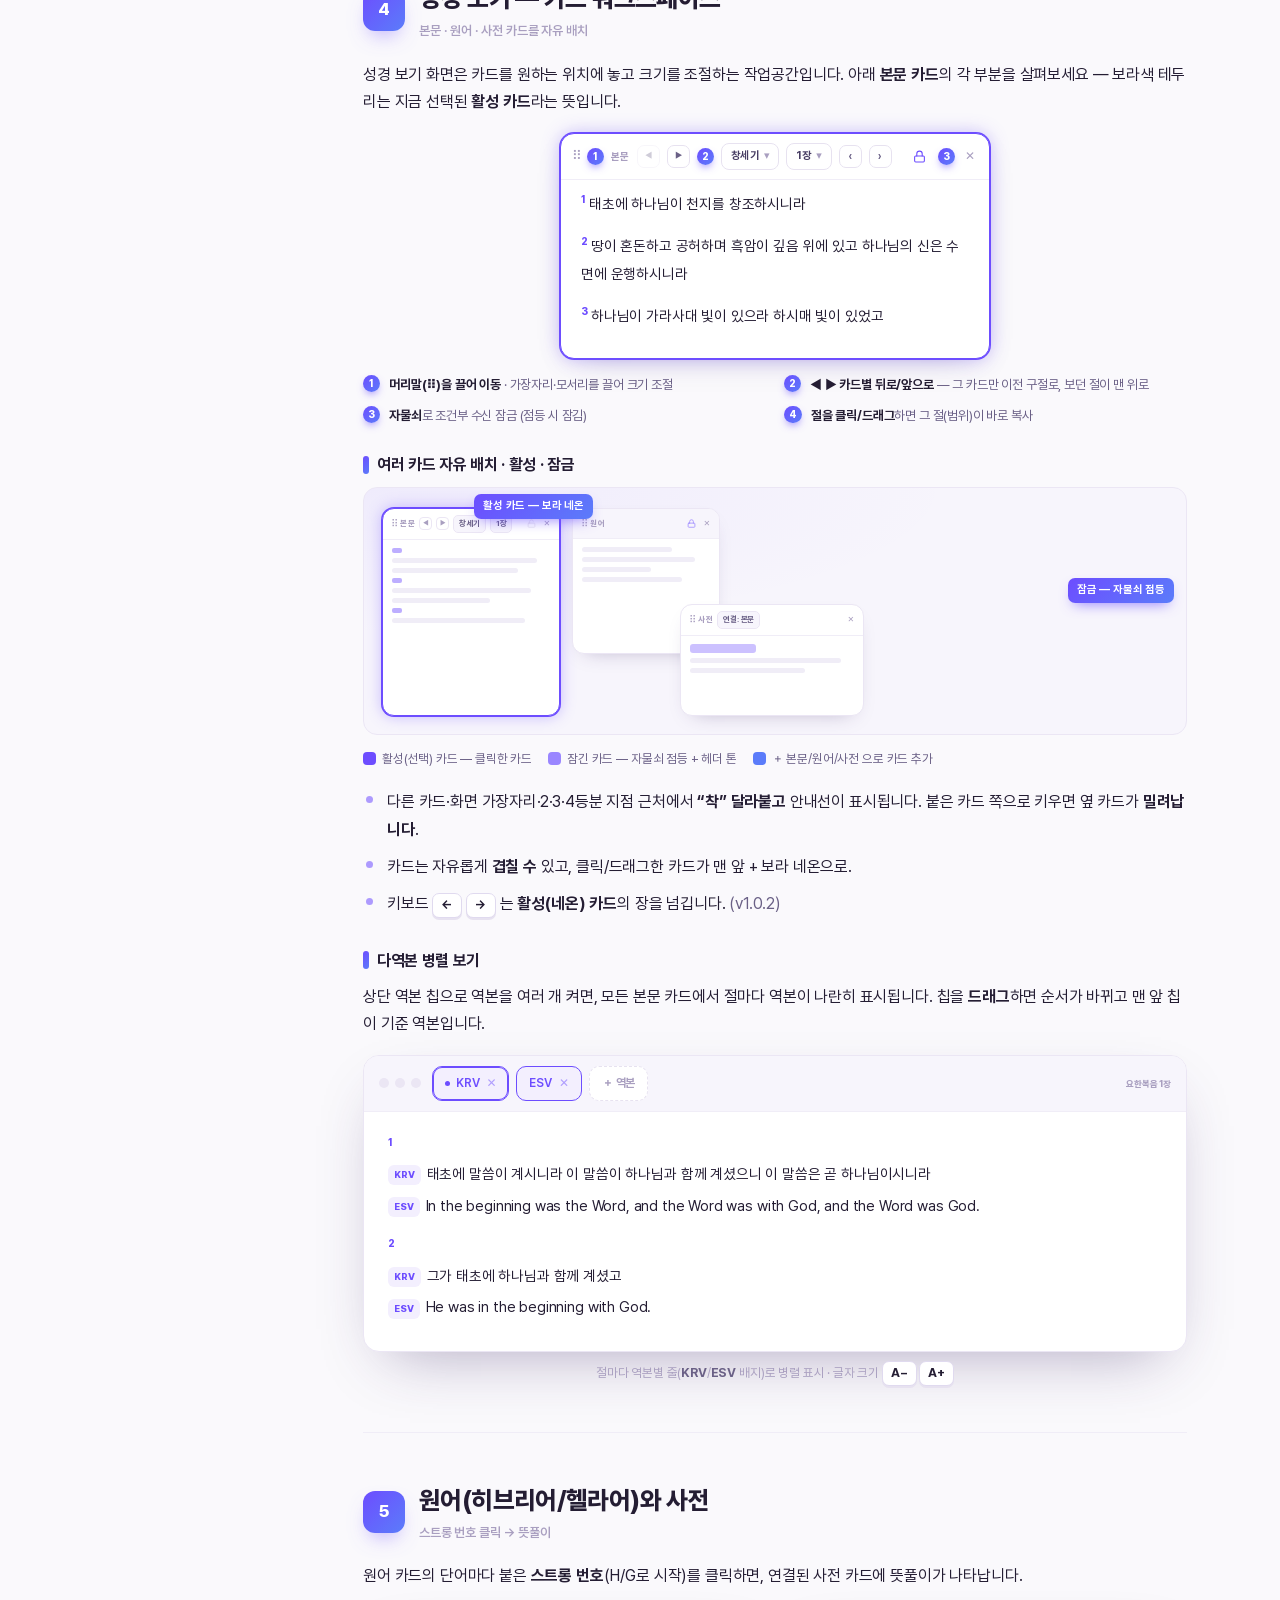
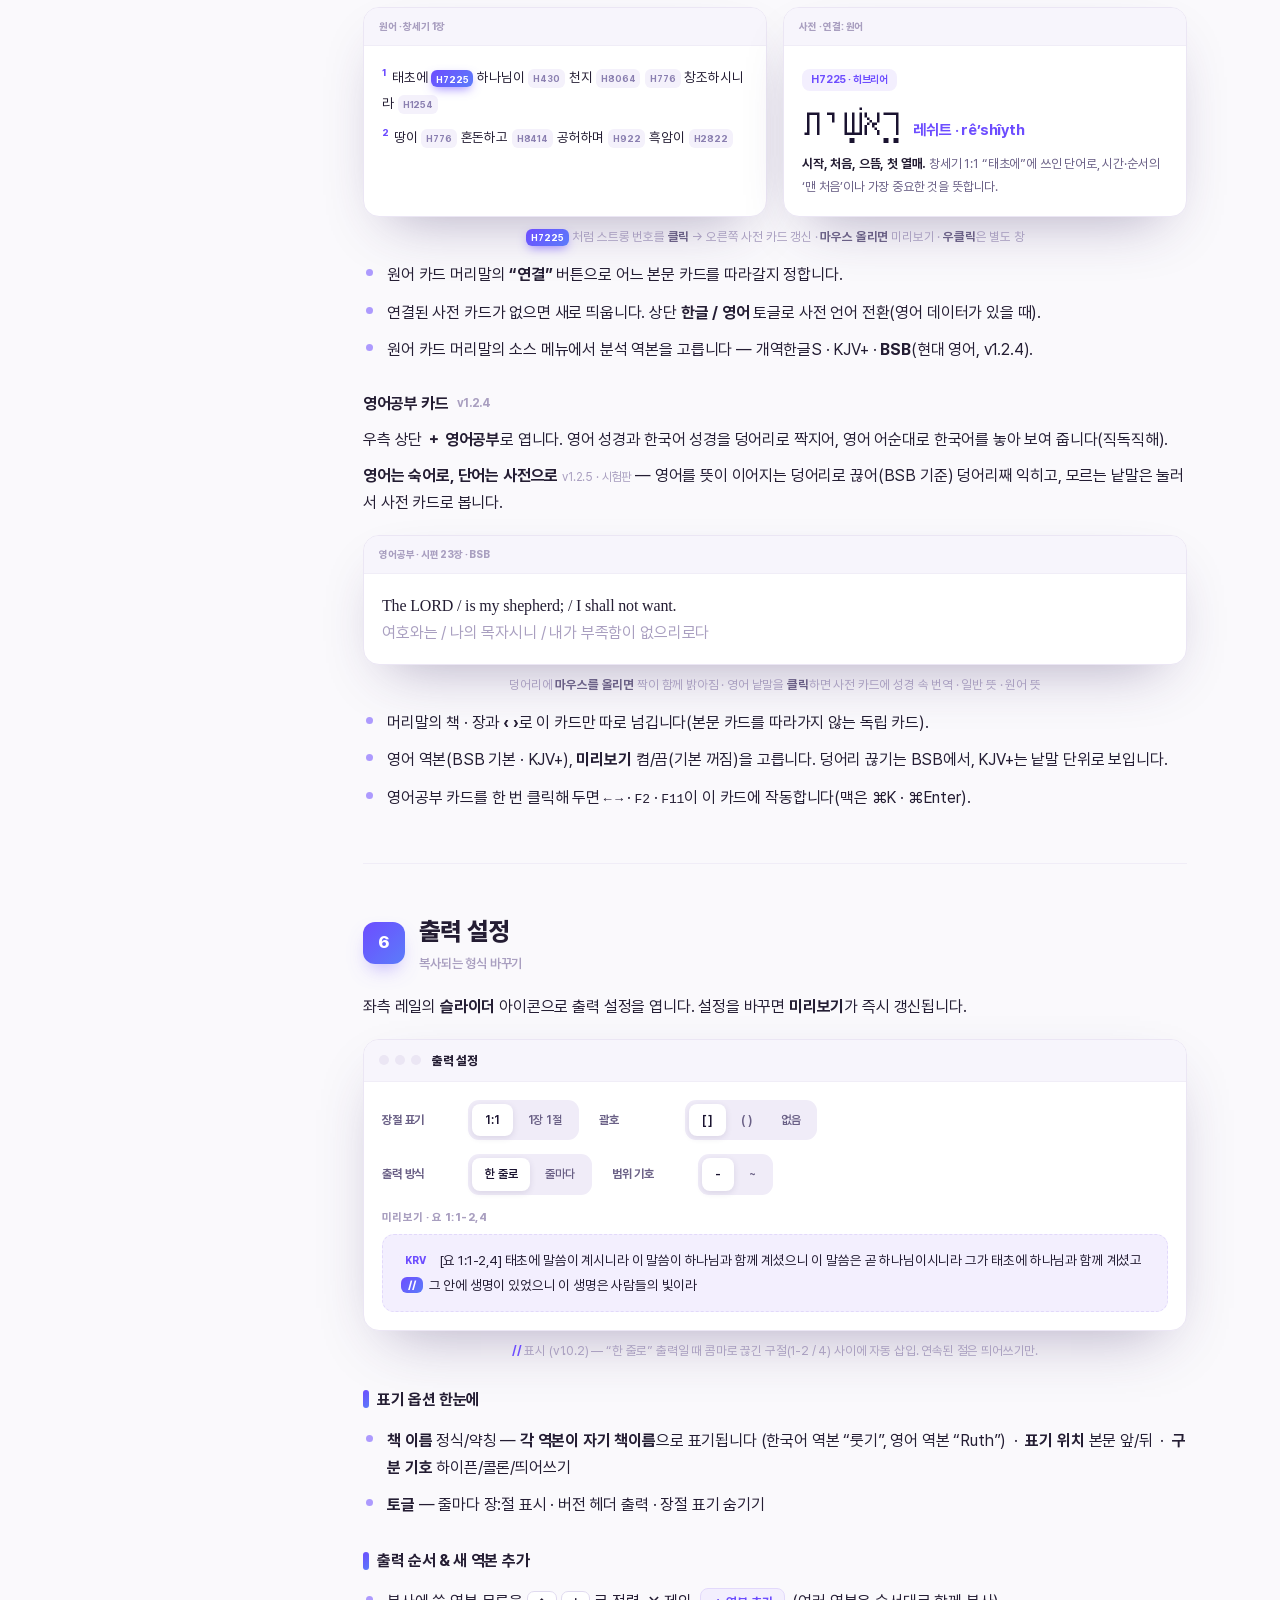
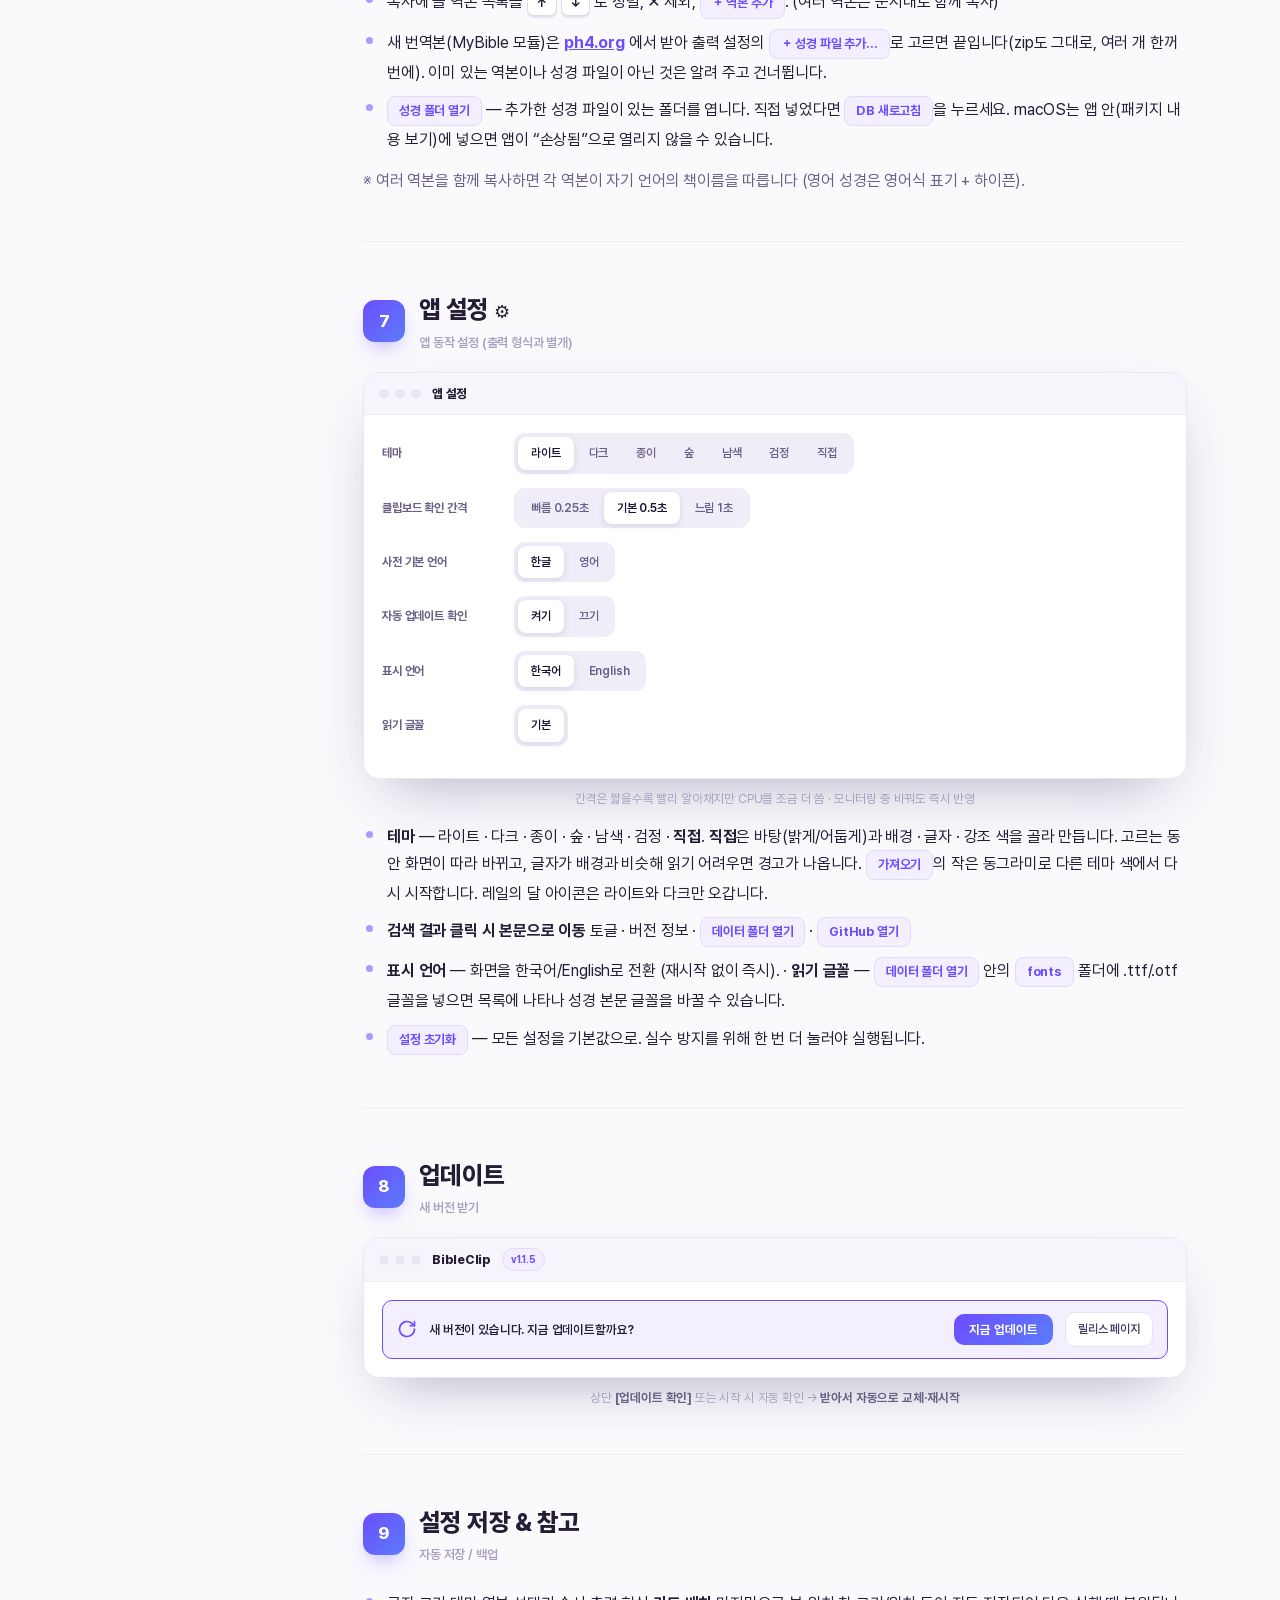
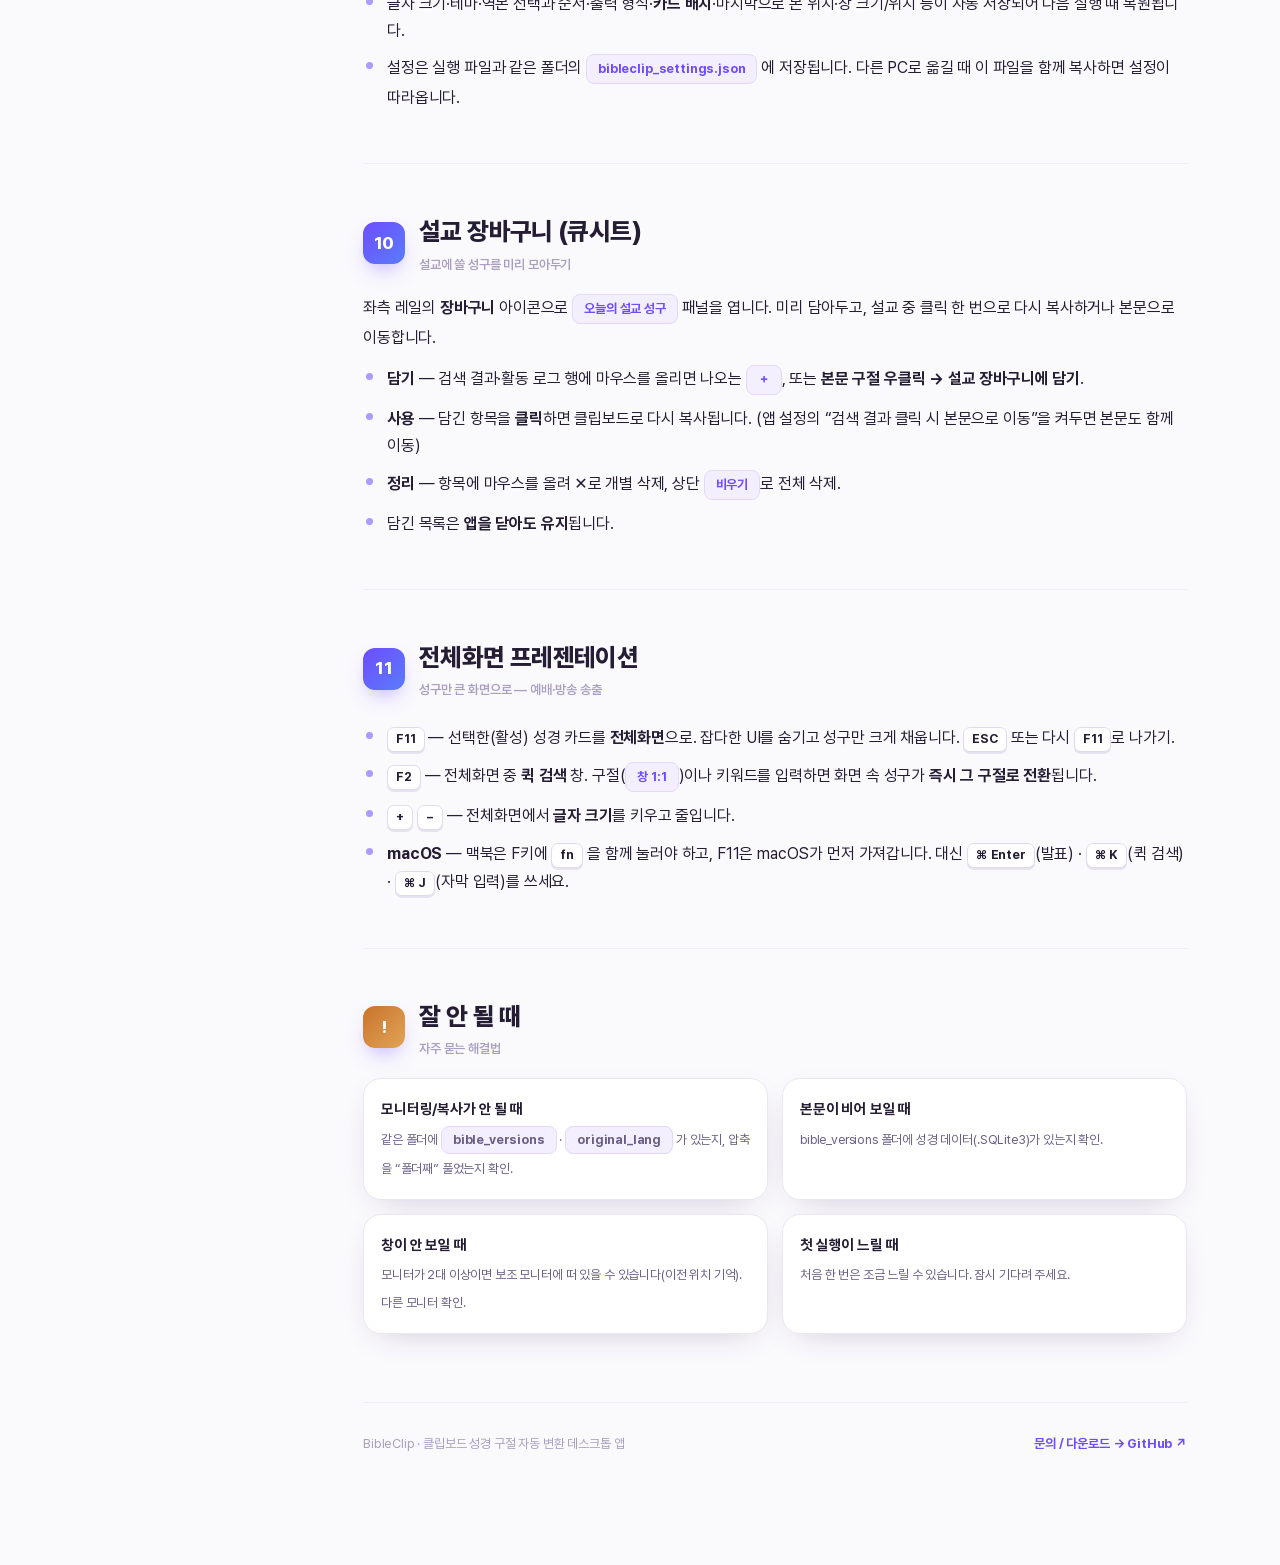
==== commit 51171f6a: "v1.2.5 준비 — 의미 덩어리 새 기능 안내 새 기능 안내 WHATSNEW["1.2.5"] 3단계: 첫 단계는 사용자 문구 "시험 삼아 만든 기능. 성경으로 영어를 공부해 보세" ====
--- a/사용법.html
+++ b/사용법.html
@@ -261,19 +261,20 @@
       </ul>
       <h3 style="margin-top:22px">영어공부 카드 <span style="font-size:12px;color:var(--dim)">v1.2.4</span></h3>
       <p>우측 상단 <b>＋ 영어공부</b>로 엽니다. 영어 성경과 한국어 성경을 덩어리로 짝지어, 영어 어순대로 한국어를 놓아 보여 줍니다(직독직해).</p>
-      <div class="demo ui">
-        <div class="win">
-          <div class="winbar"><span class="ttl" style="font-size:10px;font-weight:800;color:var(--dim)">영어공부 · 창세기 1장 · BSB · 단어</span></div>
-          <div class="winbody">
-            <div style="font-family:Georgia,serif">In the beginning / God / created / the heavens / and the earth.</div>
-            <div style="color:var(--dim)">태초에 / 하나님이 / 창조하시니라 / 천 / 지를</div>
-          </div>
-        </div>
-        <div class="cap">덩어리에 <b>마우스를 올리면</b> 짝이 함께 밝아짐 · 낱말을 <b>클릭</b>하면 사전 카드에 원어 뜻</div>
+      <p><b>영어는 숙어로, 단어는 사전으로</b> <span style="font-size:12px;color:var(--dim)">v1.2.5 · 시험판</span> — 영어를 뜻이 이어지는 덩어리로 끊어(BSB 기준) 덩어리째 익히고, 모르는 낱말은 눌러서 사전 카드로 봅니다.</p>
+      <div class="demo ui">
+        <div class="win">
+          <div class="winbar"><span class="ttl" style="font-size:10px;font-weight:800;color:var(--dim)">영어공부 · 시편 23장 · BSB</span></div>
+          <div class="winbody">
+            <div style="font-family:Georgia,serif">The LORD / is my shepherd; / I shall not want.</div>
+            <div style="color:var(--dim)">여호와는 / 나의 목자시니 / 내가 부족함이 없으리로다</div>
+          </div>
+        </div>
+        <div class="cap">덩어리에 <b>마우스를 올리면</b> 짝이 함께 밝아짐 · 영어 낱말을 <b>클릭</b>하면 사전 카드에 성경 속 번역 · 일반 뜻 · 원어 뜻</div>
       </div>
       <ul class="clean">
         <li>머리말의 책 · 장과 <b>‹ ›</b>로 이 카드만 따로 넘깁니다(본문 카드를 따라가지 않는 독립 카드).</li>
-        <li>영어 역본(BSB 기본 · KJV+), 끊는 단위(<b>단어</b> / <b>구절</b>), <b>미리보기</b> 켬/끔(기본 꺼짐)을 고릅니다.</li>
+        <li>영어 역본(BSB 기본 · KJV+), <b>미리보기</b> 켬/끔(기본 꺼짐)을 고릅니다. 덩어리 끊기는 BSB에서, KJV+는 낱말 단위로 보입니다.</li>
         <li>영어공부 카드를 한 번 클릭해 두면 <kbd>←</kbd> <kbd>→</kbd> · <kbd>F2</kbd> · <kbd>F11</kbd>이 이 카드에 작동합니다(맥은 ⌘K · ⌘Enter).</li>
       </ul>
     </section>
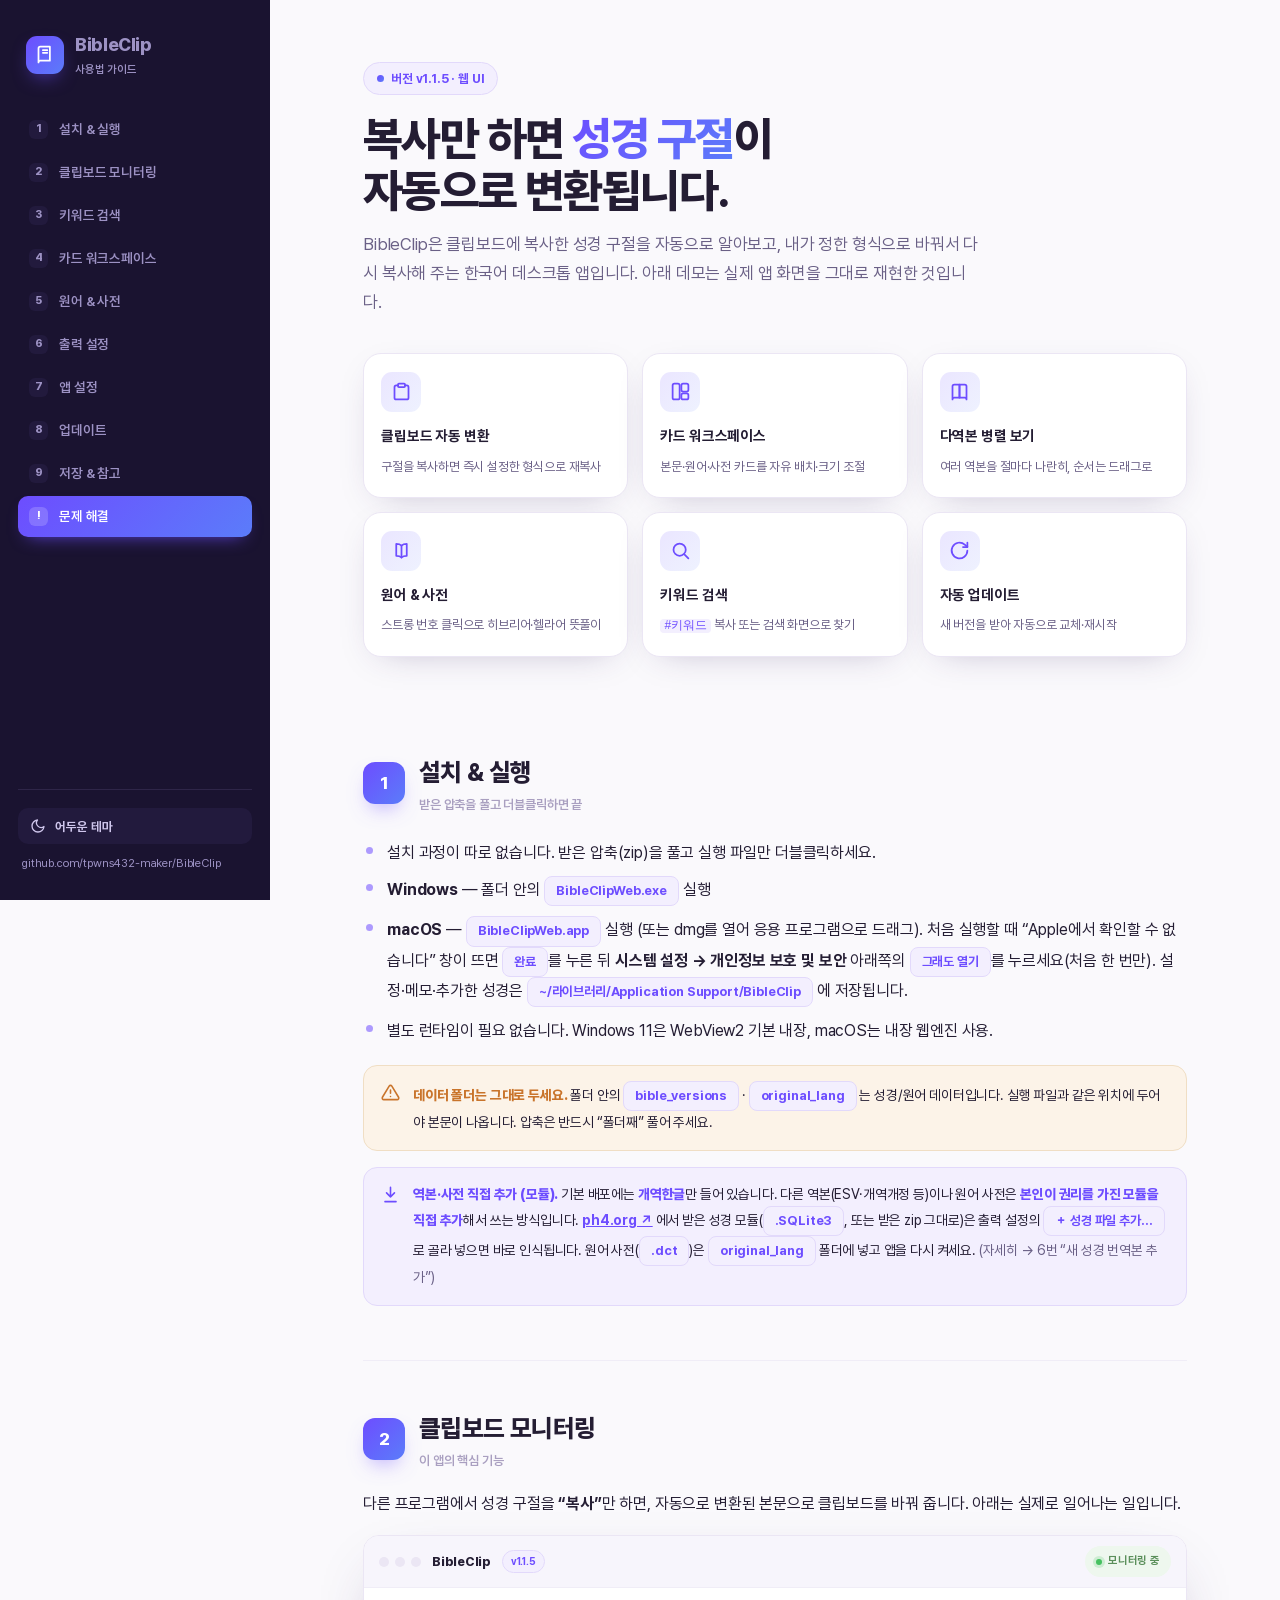
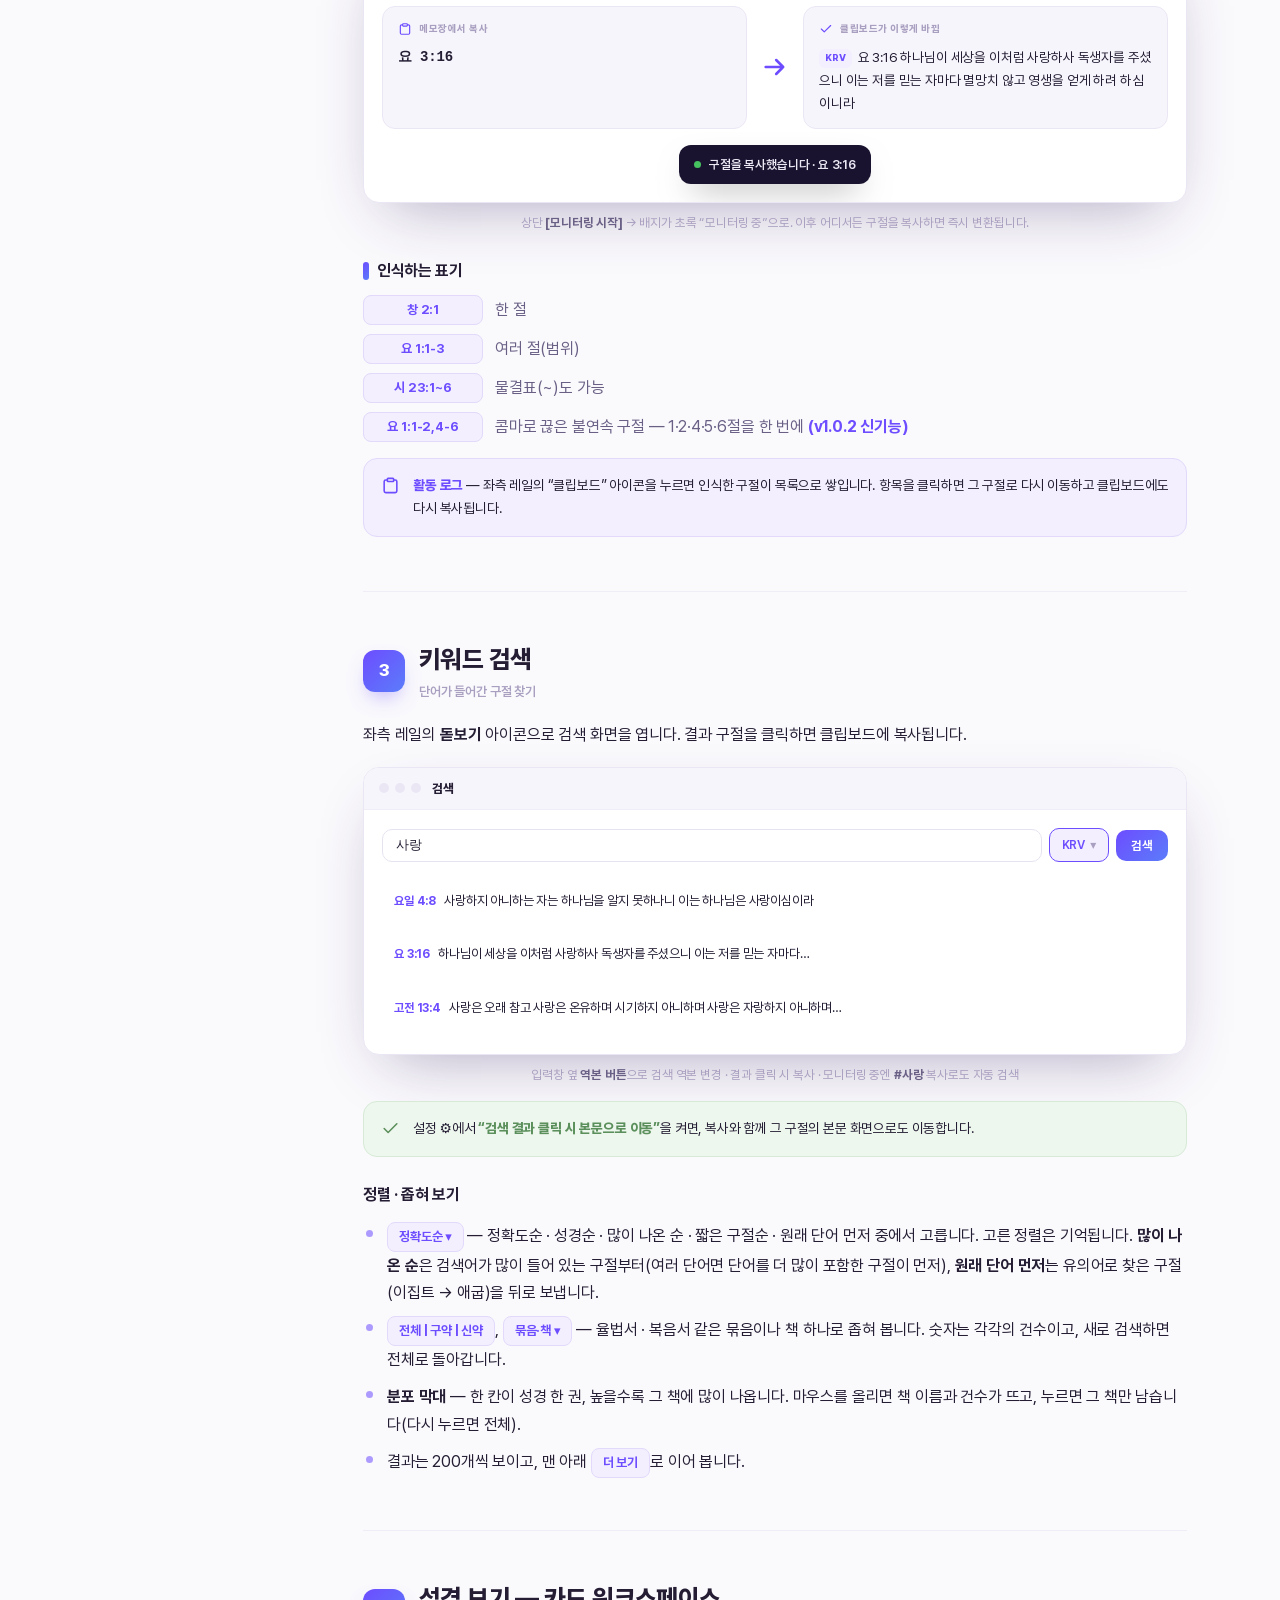
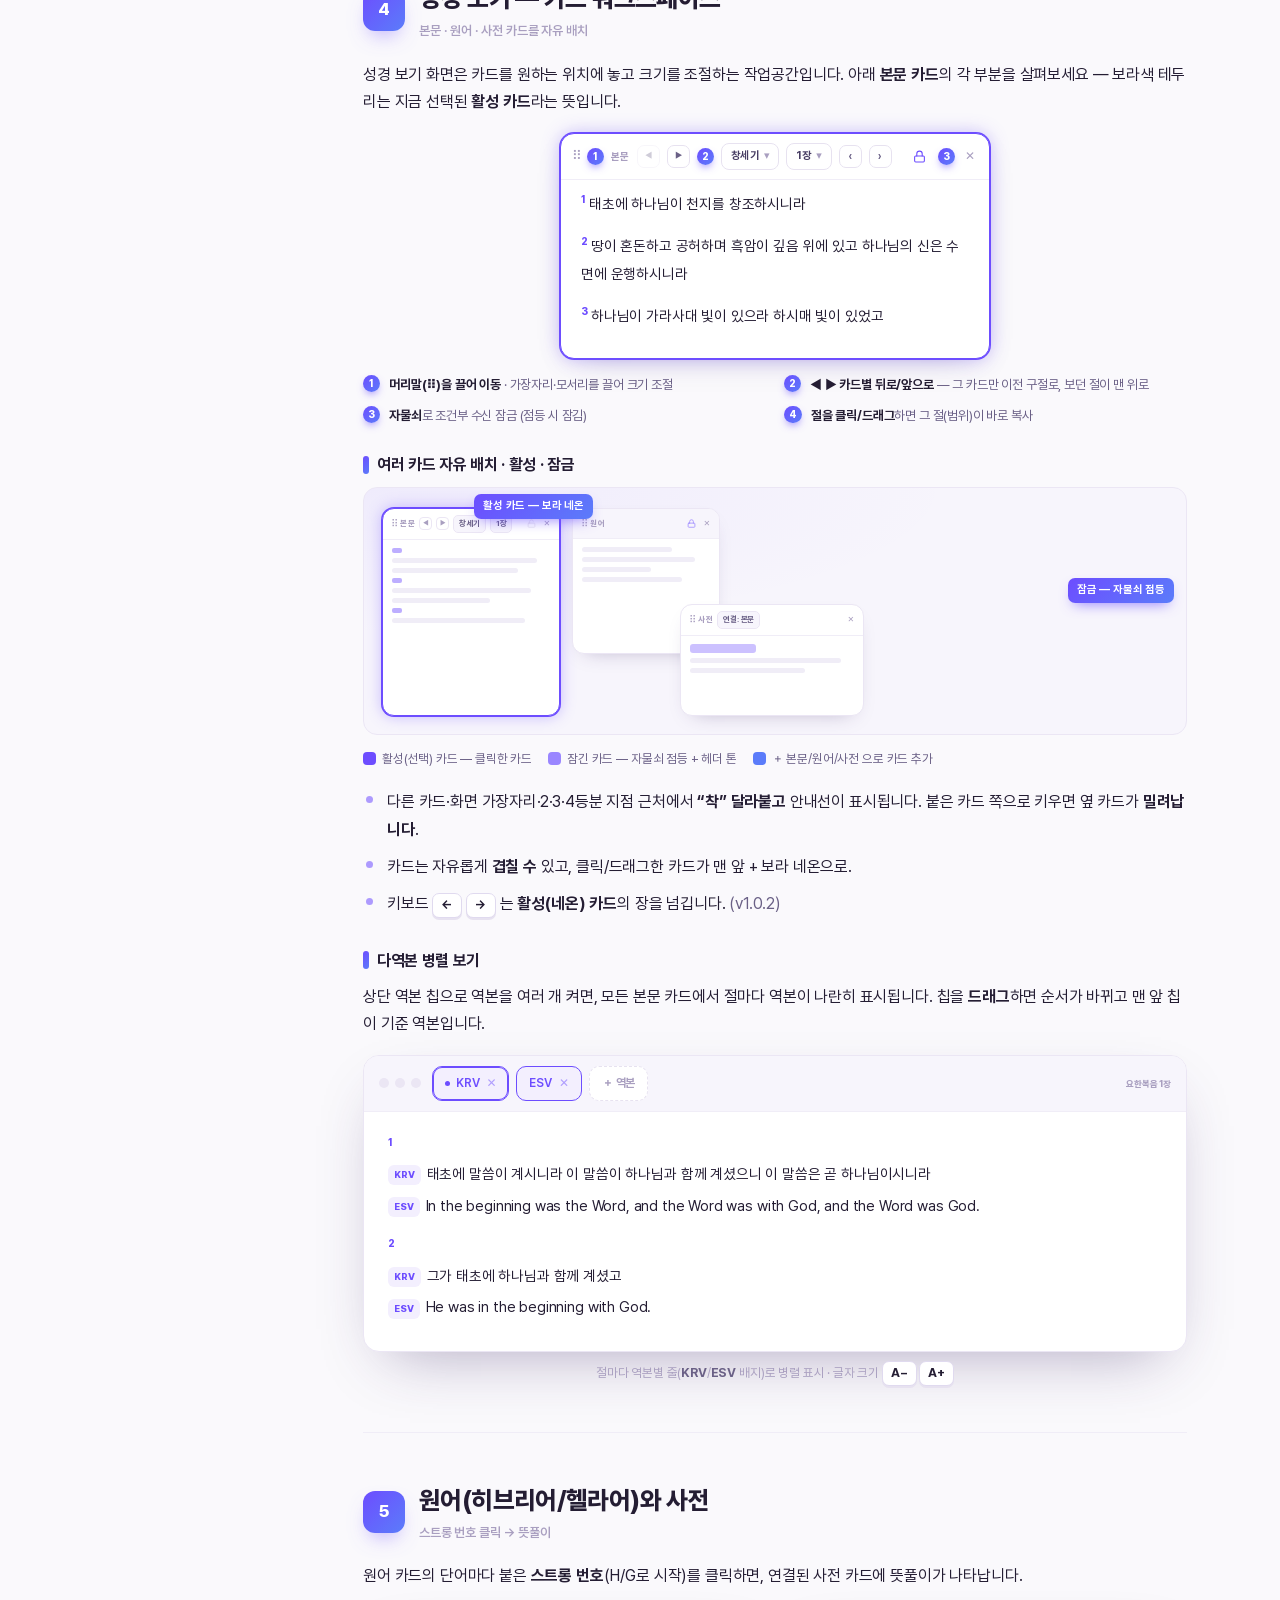
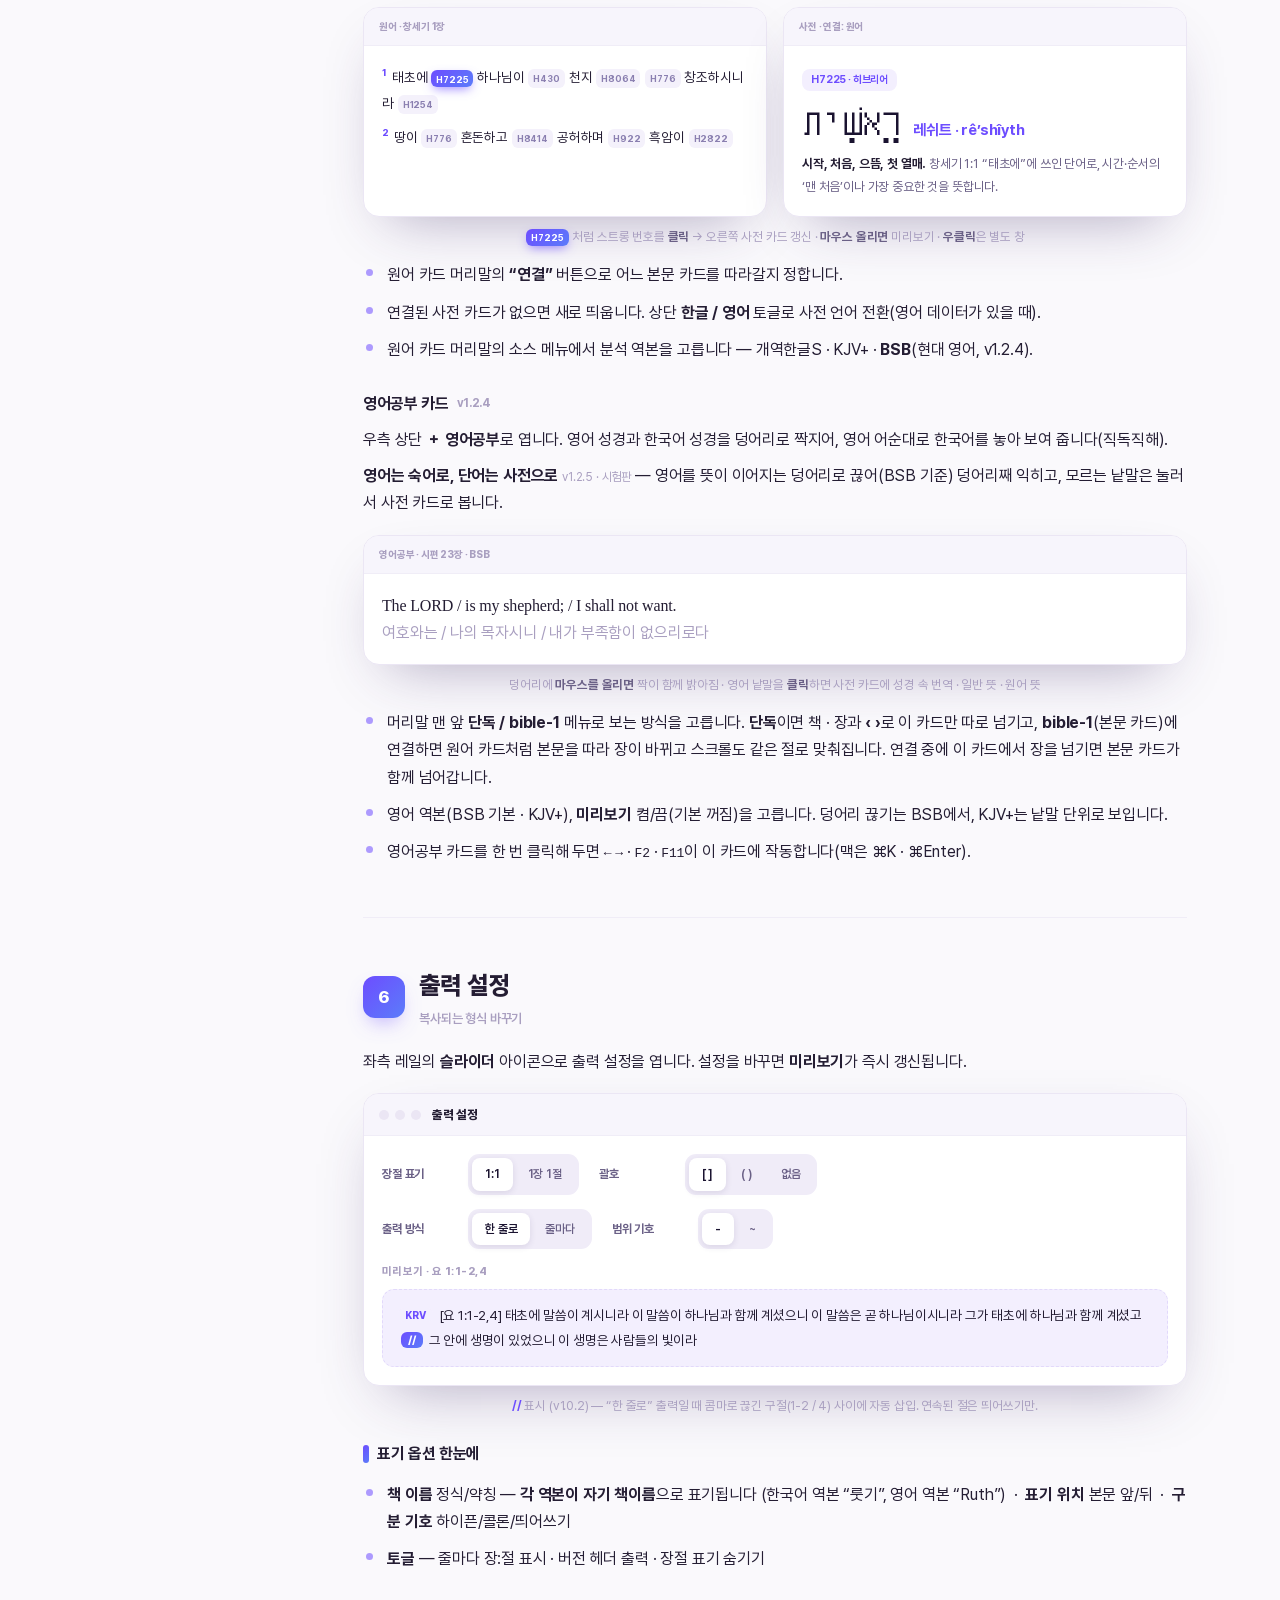
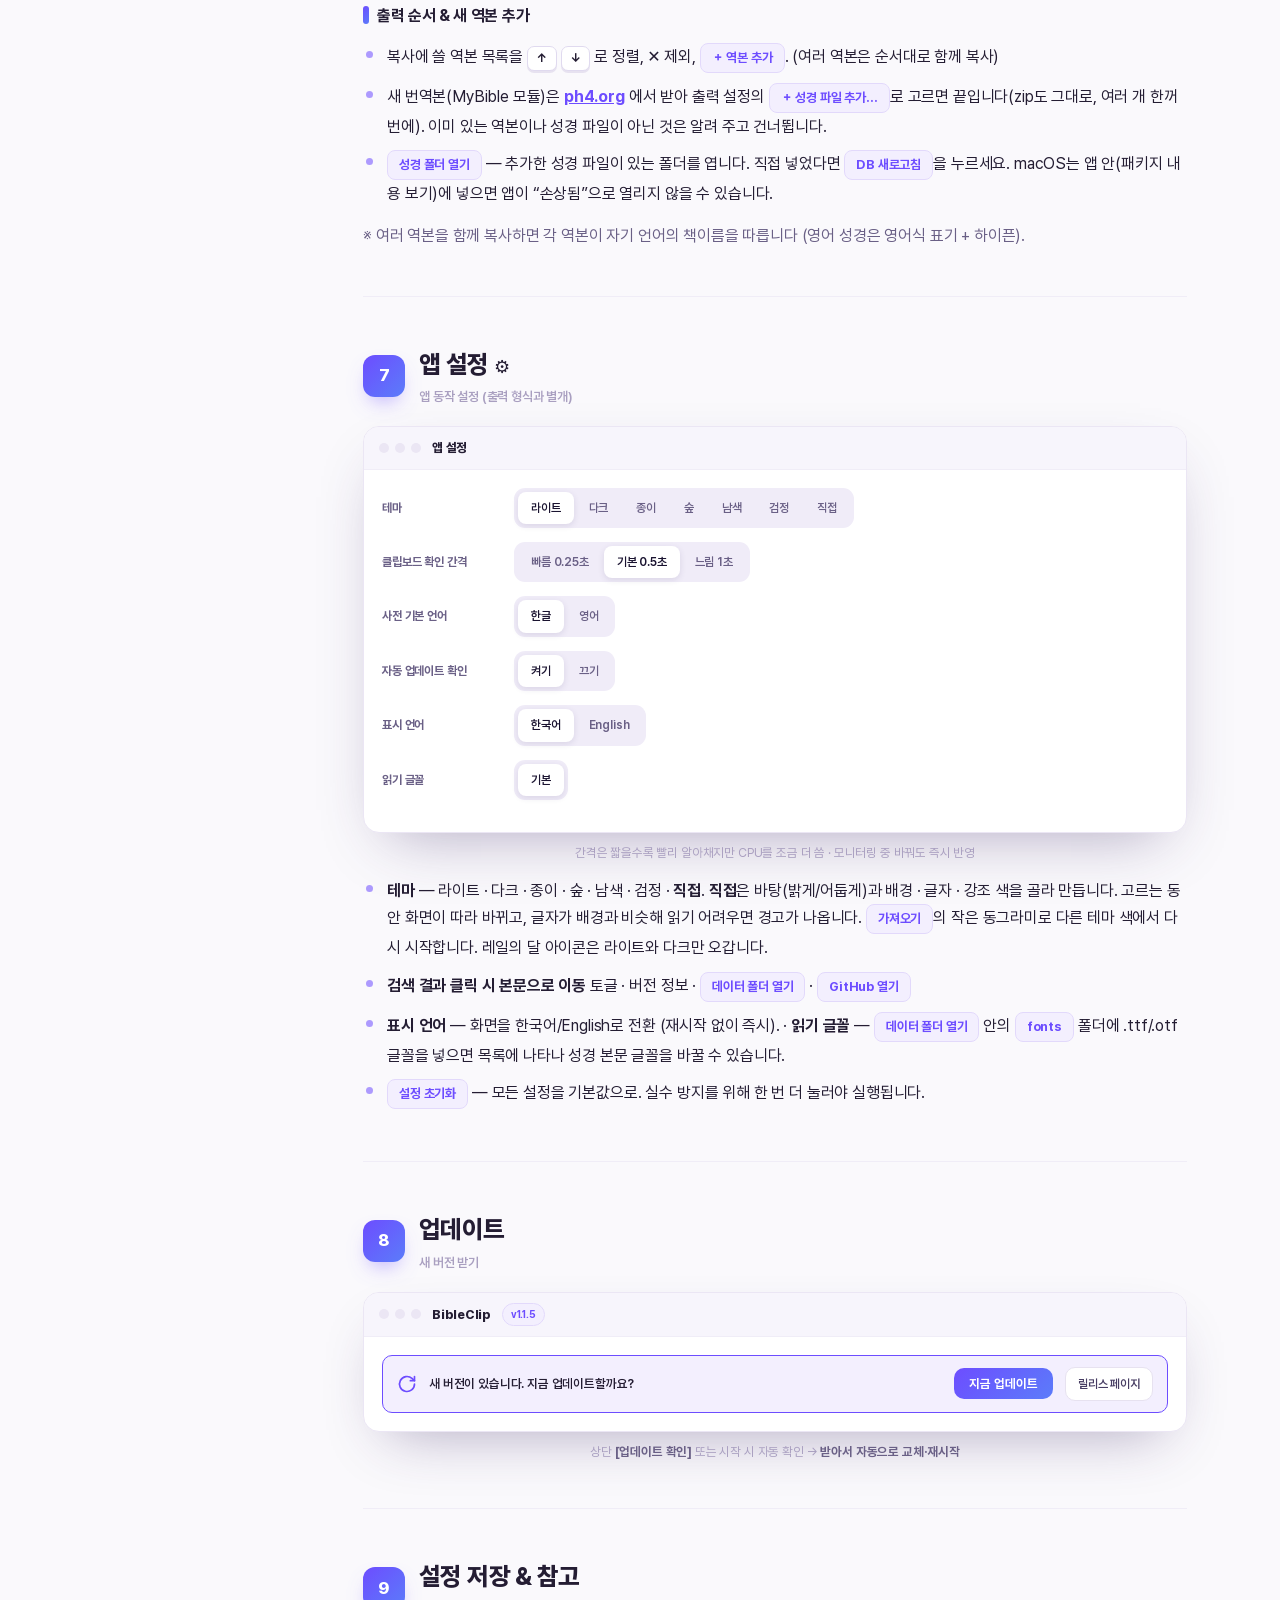
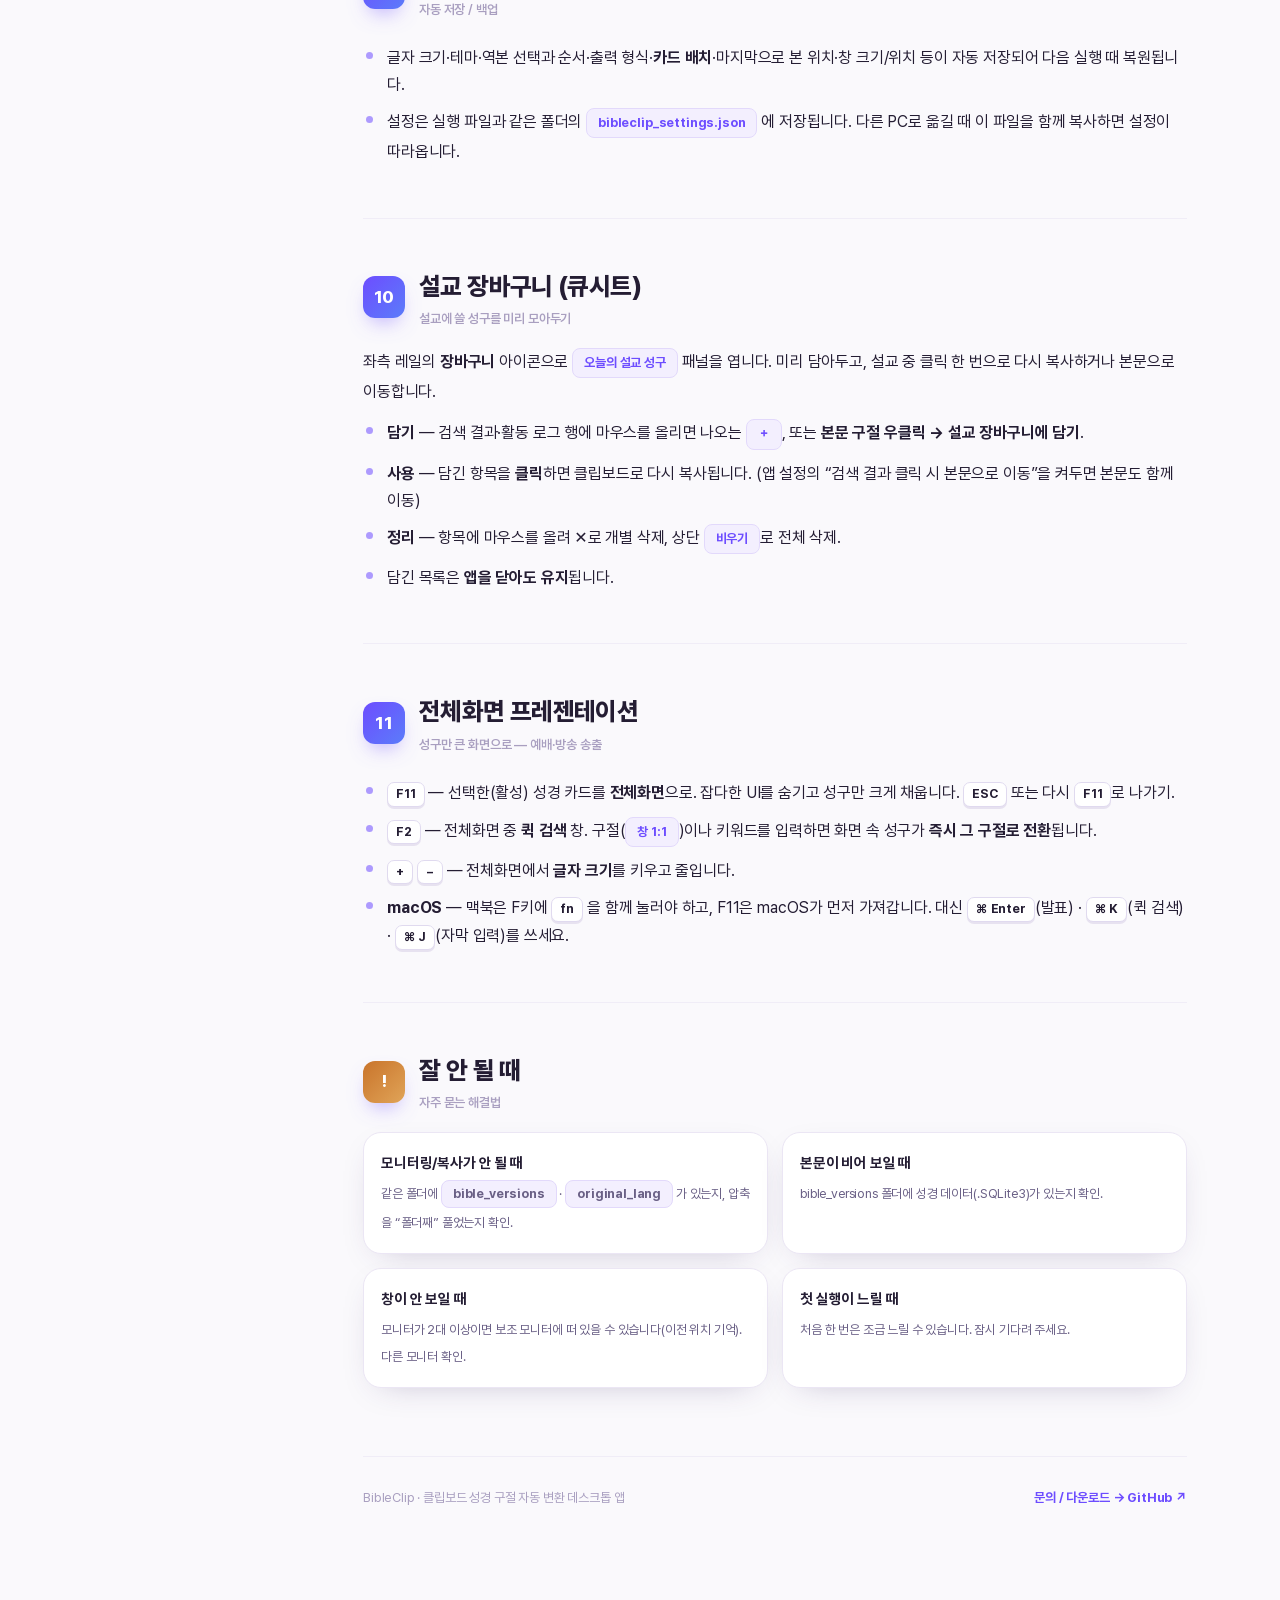
==== commit 39daab59: "영어공부 — 본문 카드 연결 옵션 영어공부 카드 머리말 맨 앞에 [단독 / bible-N] 메뉴를 둔다. 단독은 지금처럼 자기 책 · 장으로 따로 넘기고, 연결하면 원어 카드처럼 " ====
--- a/사용법.html
+++ b/사용법.html
@@ -273,7 +273,7 @@
         <div class="cap">덩어리에 <b>마우스를 올리면</b> 짝이 함께 밝아짐 · 영어 낱말을 <b>클릭</b>하면 사전 카드에 성경 속 번역 · 일반 뜻 · 원어 뜻</div>
       </div>
       <ul class="clean">
-        <li>머리말의 책 · 장과 <b>‹ ›</b>로 이 카드만 따로 넘깁니다(본문 카드를 따라가지 않는 독립 카드).</li>
+        <li>머리말 맨 앞 <b>단독 / bible-1</b> 메뉴로 보는 방식을 고릅니다. <b>단독</b>이면 책 · 장과 <b>‹ ›</b>로 이 카드만 따로 넘기고, <b>bible-1</b>(본문 카드)에 연결하면 원어 카드처럼 본문을 따라 장이 바뀌고 스크롤도 같은 절로 맞춰집니다. 연결 중에 이 카드에서 장을 넘기면 본문 카드가 함께 넘어갑니다.</li>
         <li>영어 역본(BSB 기본 · KJV+), <b>미리보기</b> 켬/끔(기본 꺼짐)을 고릅니다. 덩어리 끊기는 BSB에서, KJV+는 낱말 단위로 보입니다.</li>
         <li>영어공부 카드를 한 번 클릭해 두면 <kbd>←</kbd> <kbd>→</kbd> · <kbd>F2</kbd> · <kbd>F11</kbd>이 이 카드에 작동합니다(맥은 ⌘K · ⌘Enter).</li>
       </ul>
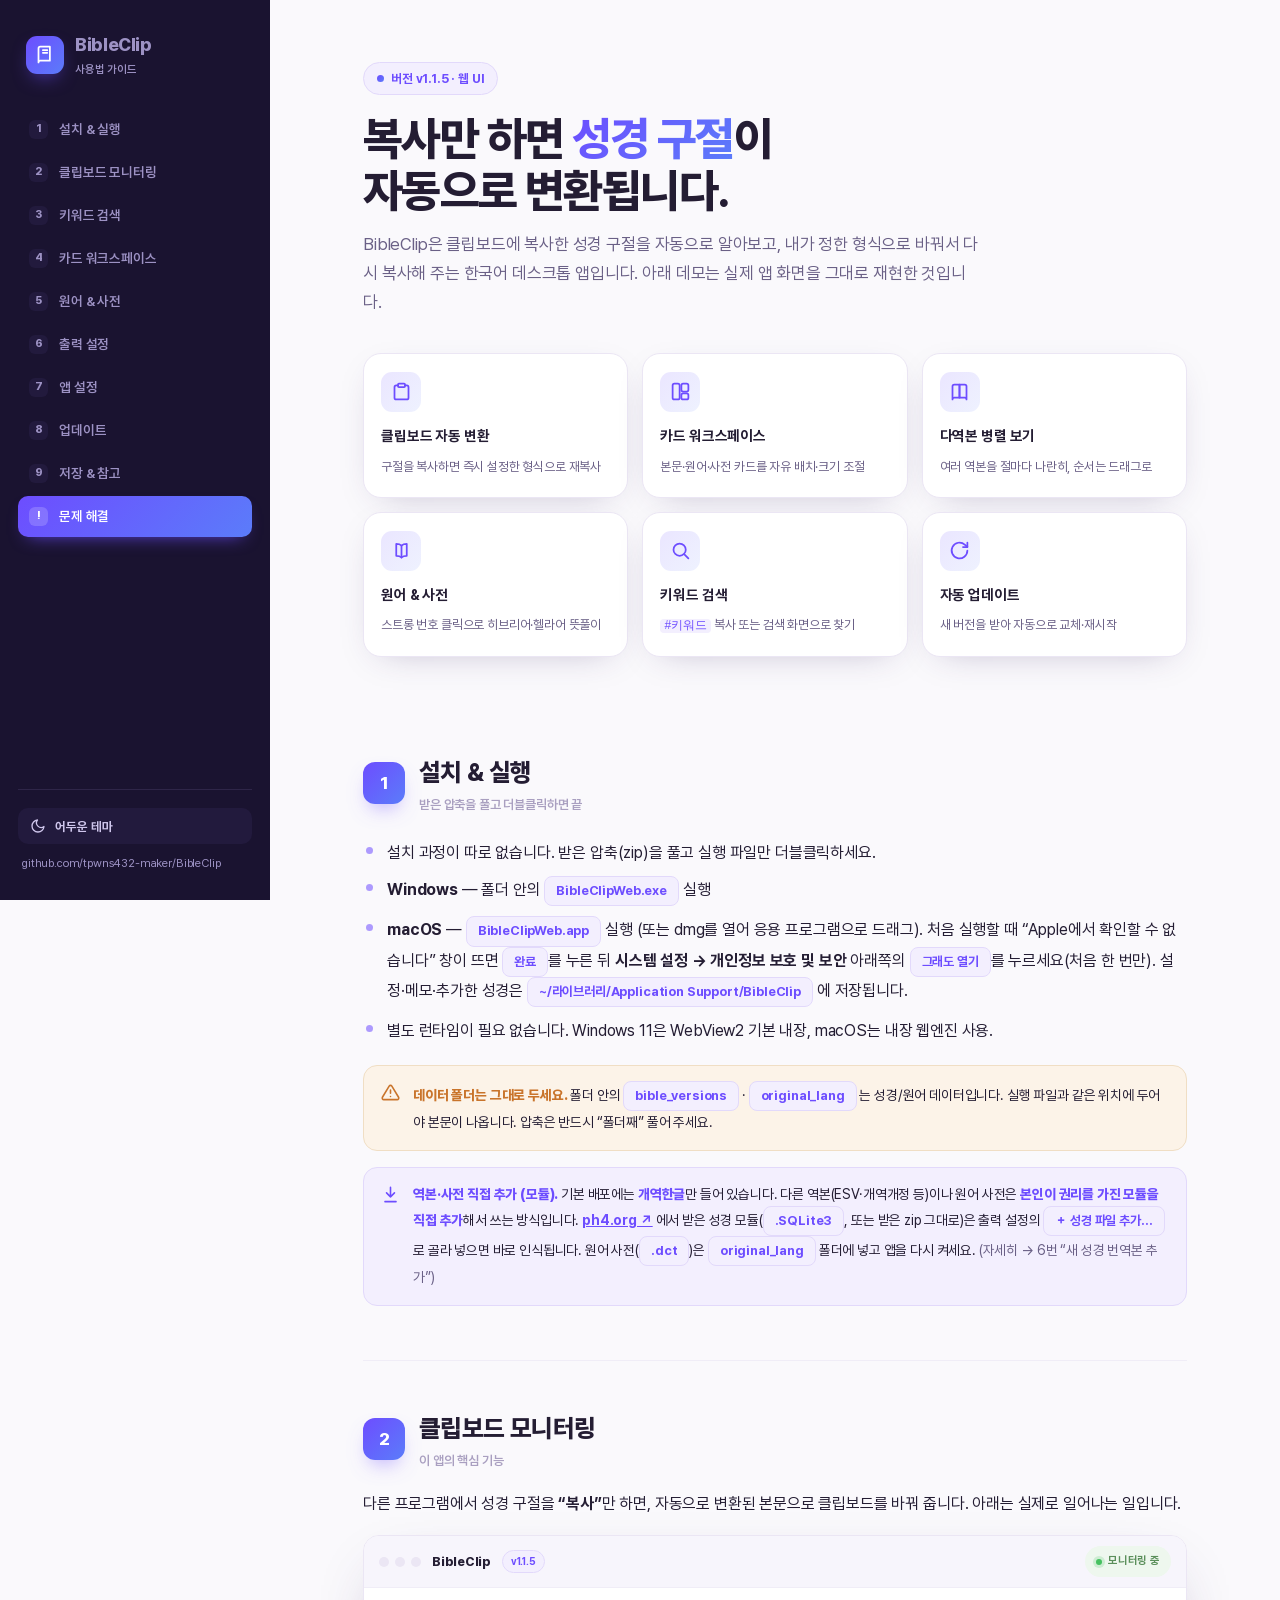
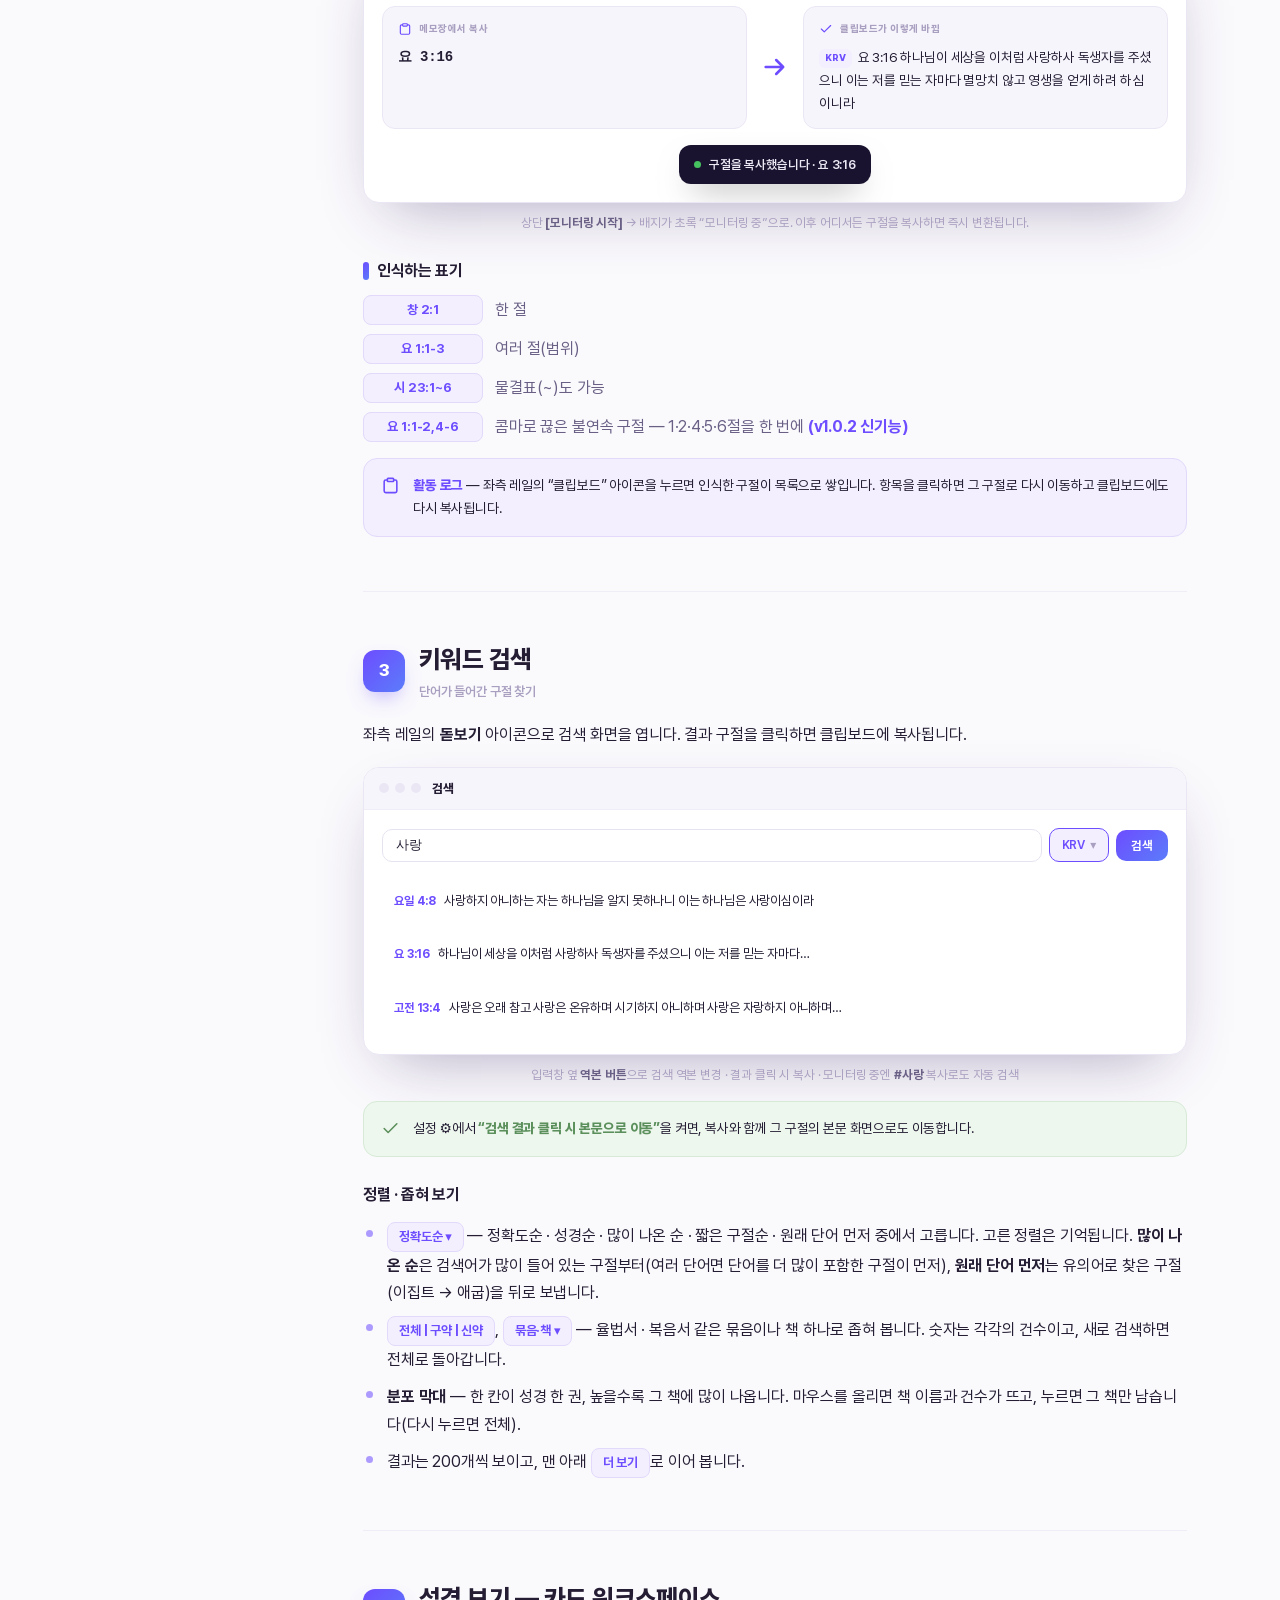
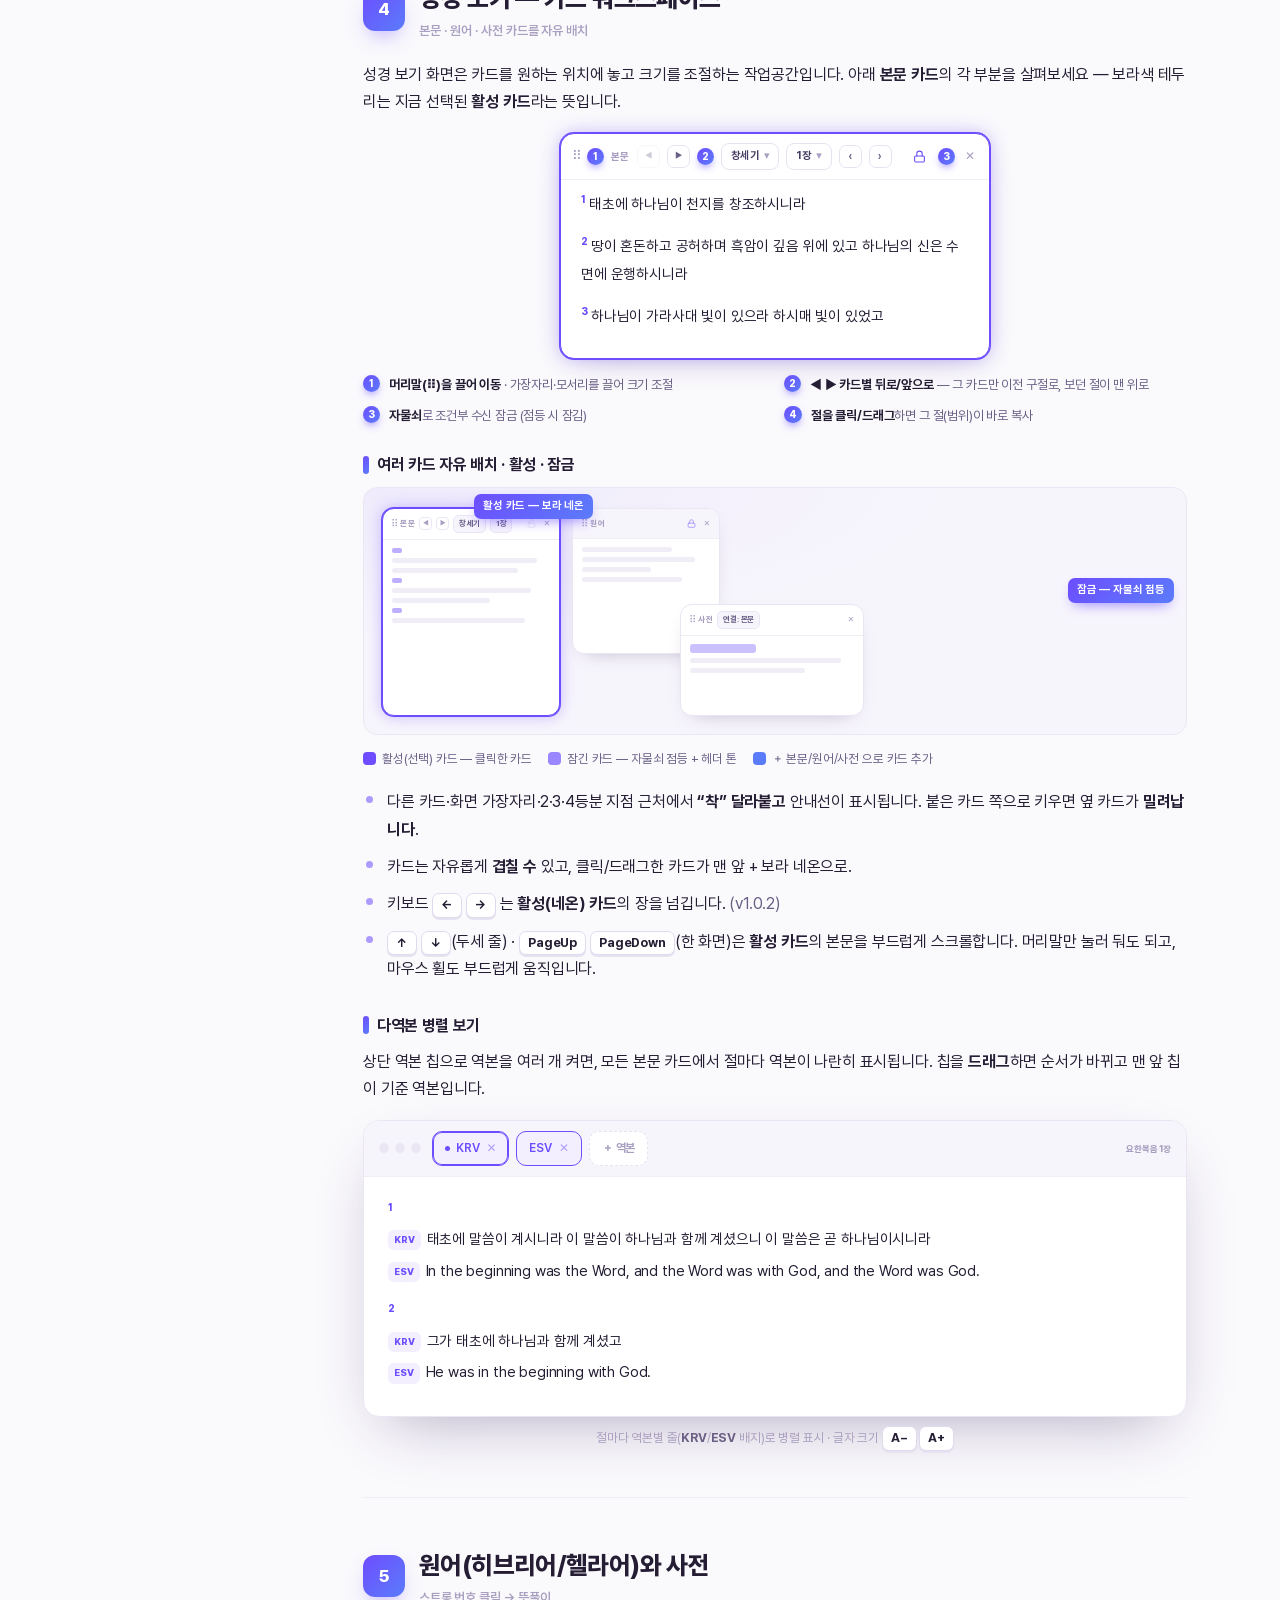
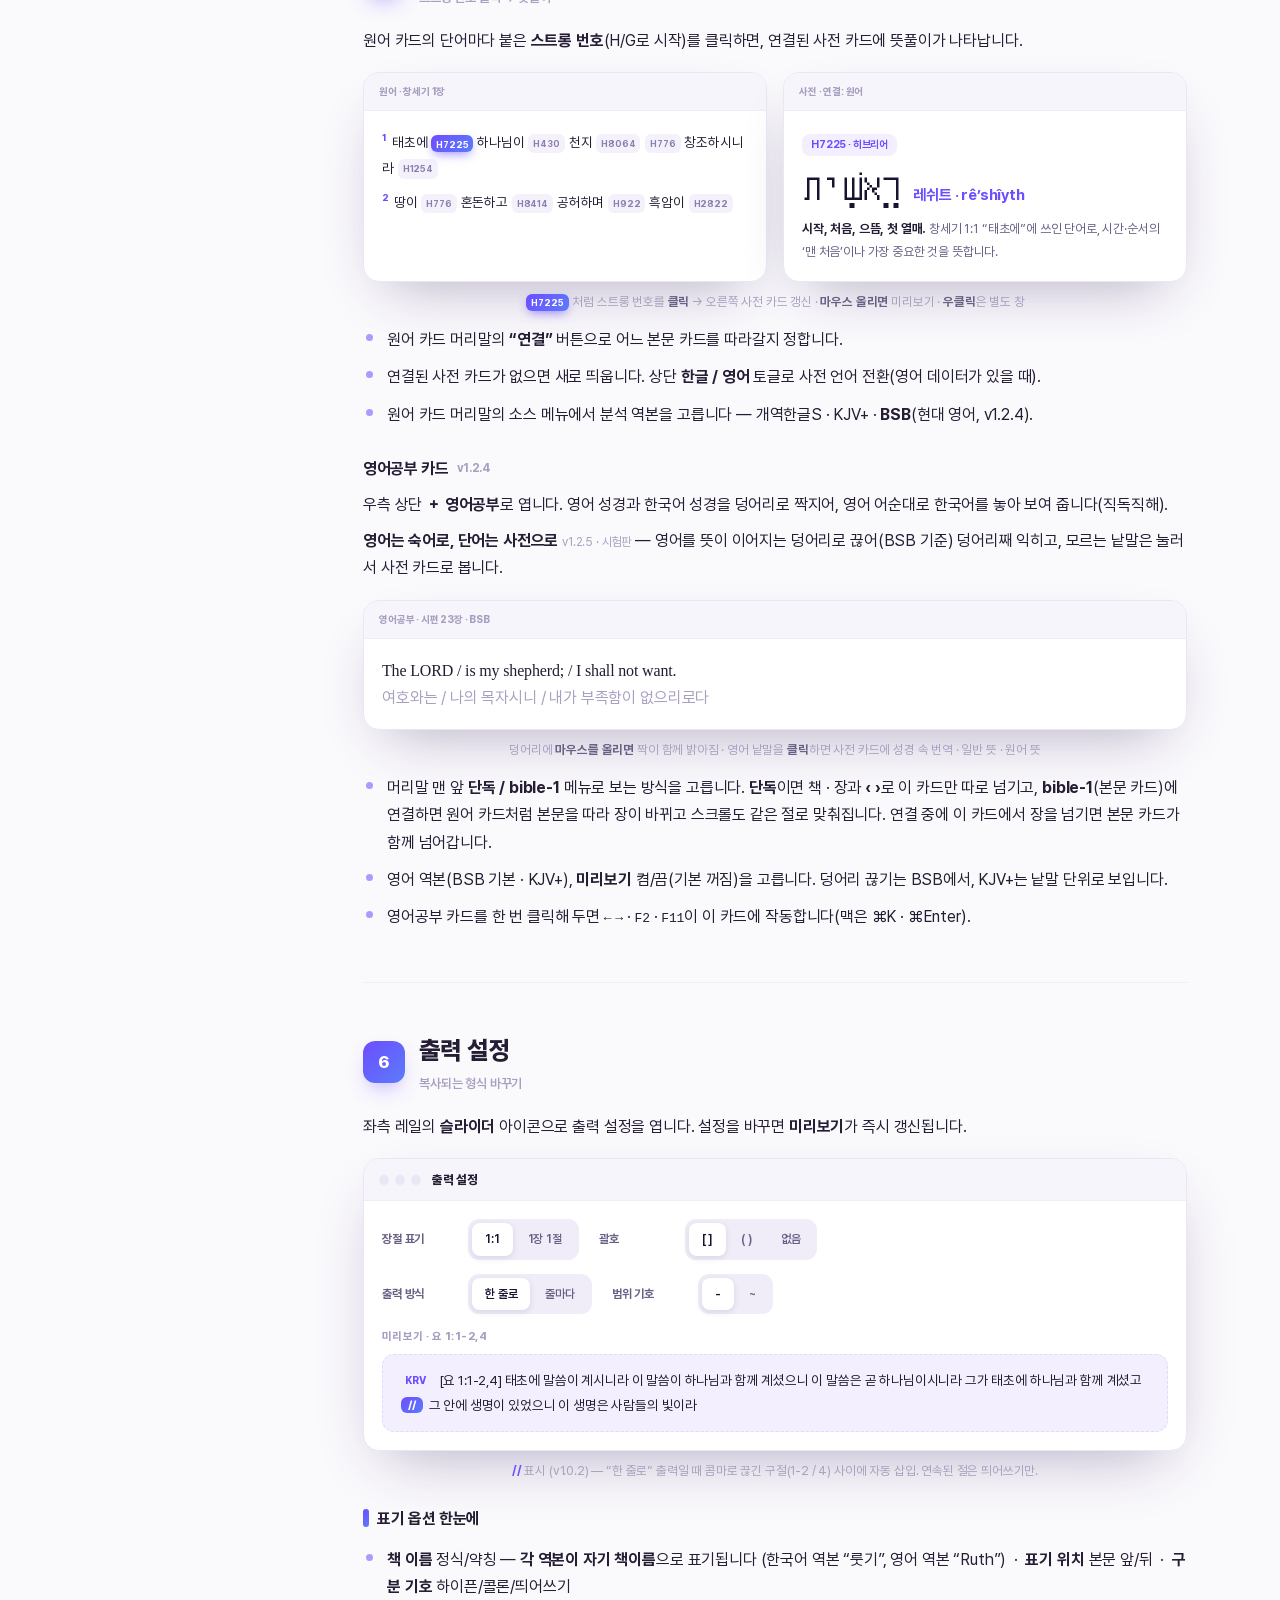
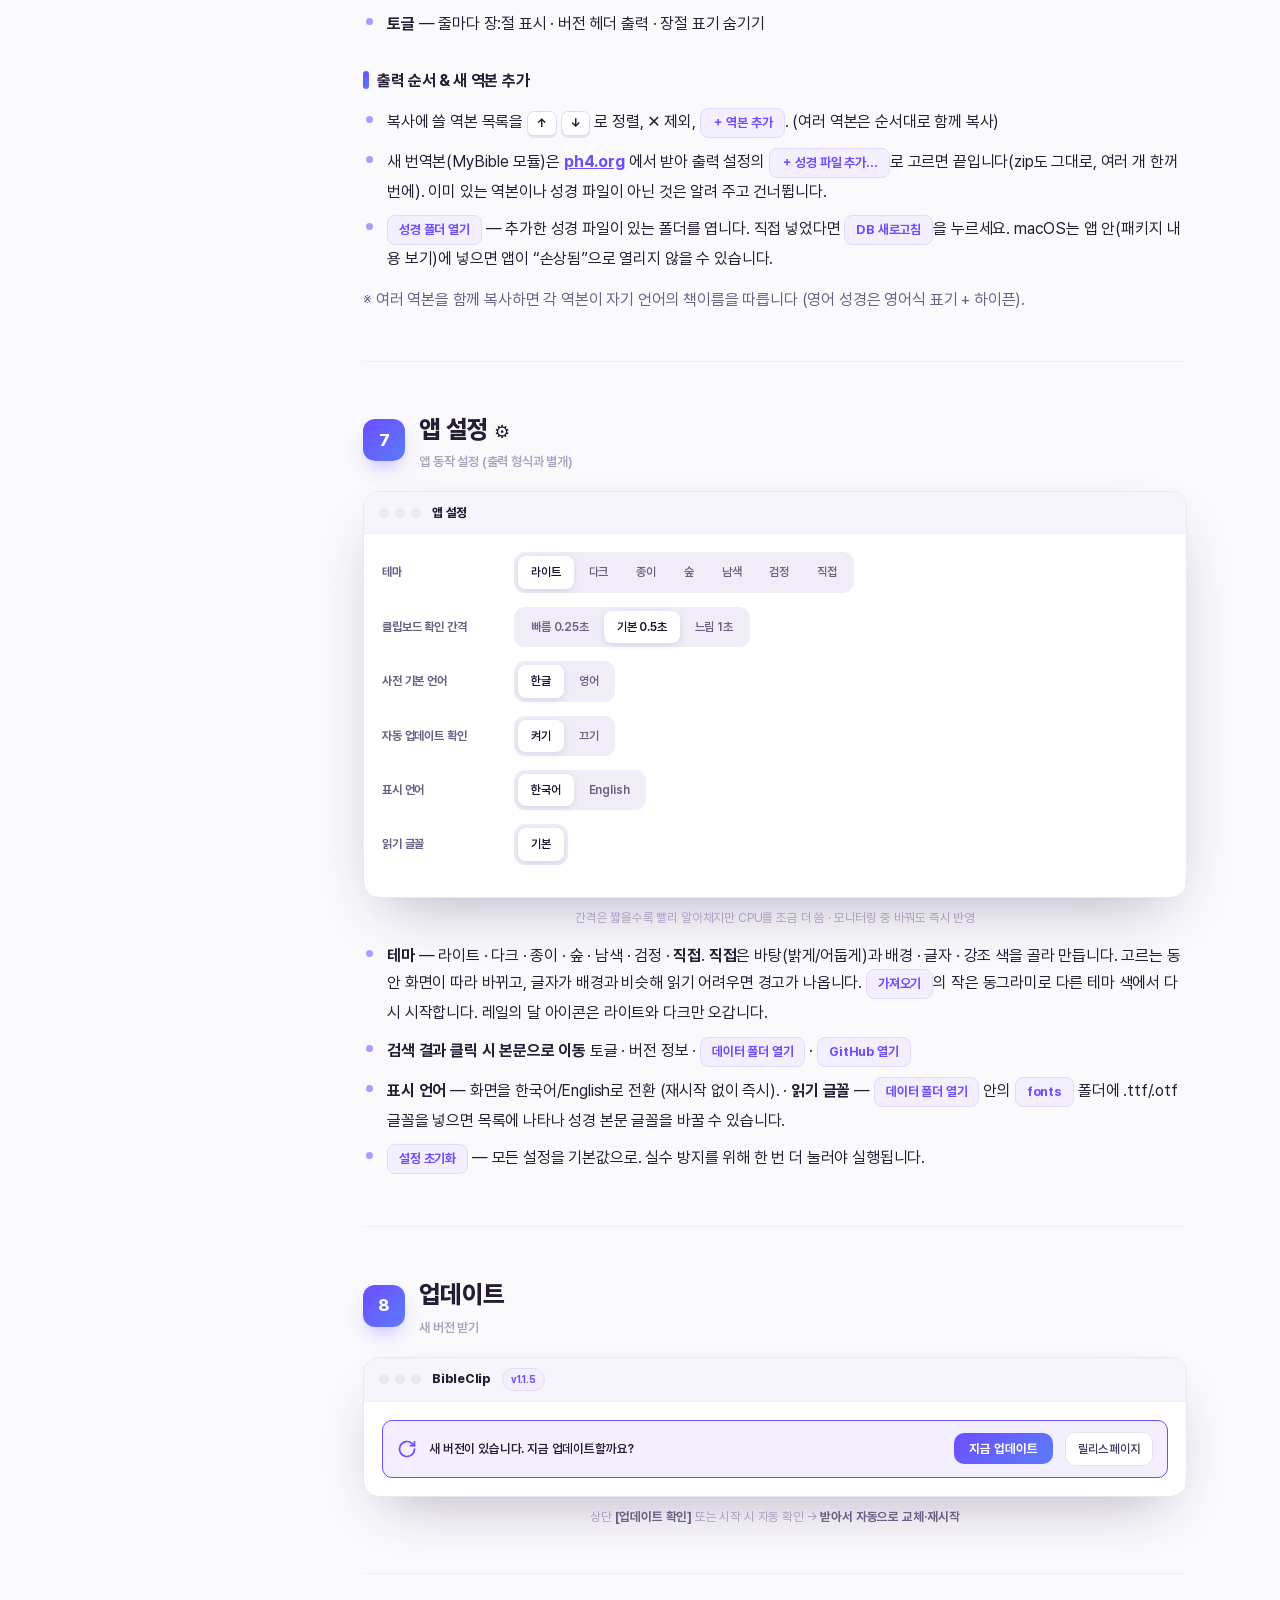
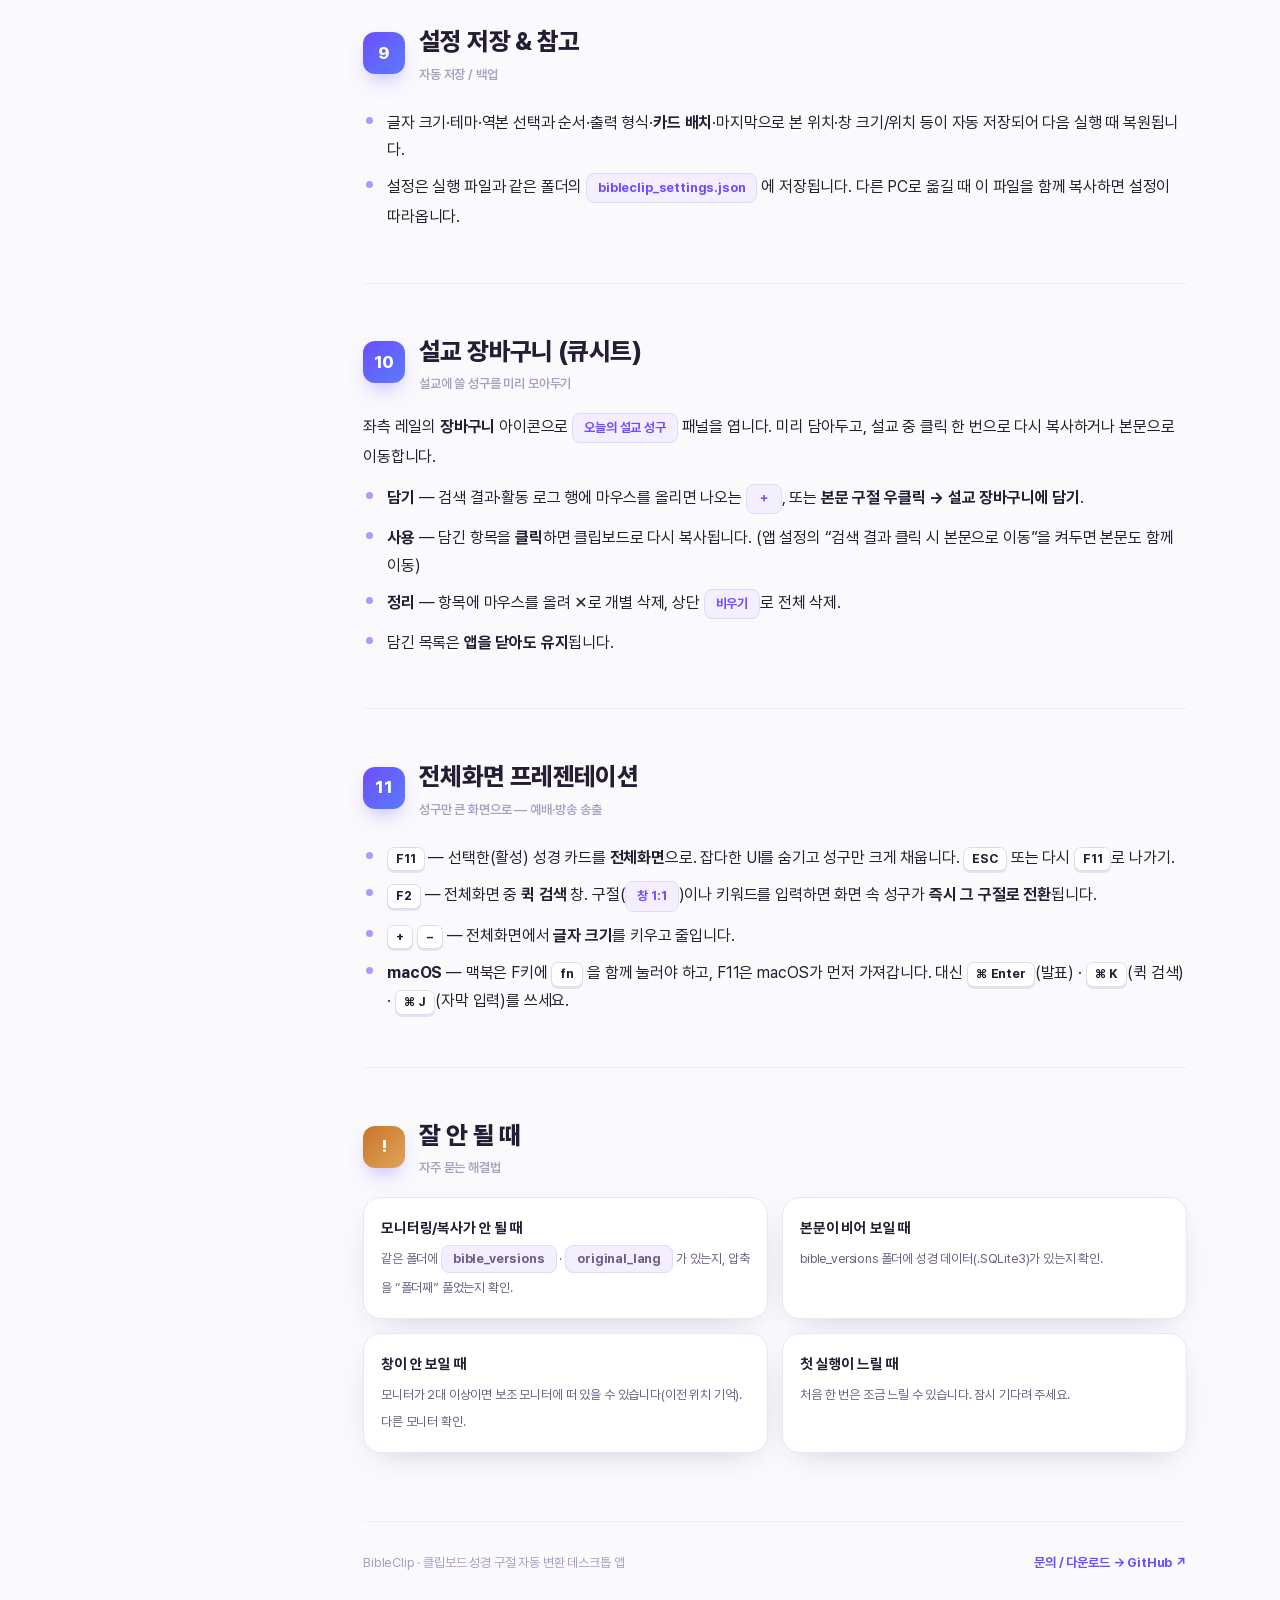
==== commit df63f138: "카드 스크롤 — 선택된 카드 ↑↓ · PageUp/Down, 부드러운 스크롤 ↑ ↓ 는 브라우저 기본 동작이라 본문 글자를 직접 눌러야만 움직였다. 이제 키를 직접 받아 선택된 카" ====
--- a/사용법.html
+++ b/사용법.html
@@ -210,6 +210,7 @@
         <li>다른 카드·화면 가장자리·2·3·4등분 지점 근처에서 <b>“착” 달라붙고</b> 안내선이 표시됩니다. 붙은 카드 쪽으로 키우면 옆 카드가 <b>밀려납니다</b>.</li>
         <li>카드는 자유롭게 <b>겹칠 수</b> 있고, 클릭/드래그한 카드가 맨 앞 + 보라 네온으로.</li>
         <li>키보드 <span class="kbd">←</span> <span class="kbd">→</span> 는 <b>활성(네온) 카드</b>의 장을 넘깁니다. <span class="muted">(v1.0.2)</span></li>
+        <li><span class="kbd">↑</span> <span class="kbd">↓</span>(두세 줄) · <span class="kbd">PageUp</span> <span class="kbd">PageDown</span>(한 화면)은 <b>활성 카드</b>의 본문을 부드럽게 스크롤합니다. 머리말만 눌러 둬도 되고, 마우스 휠도 부드럽게 움직입니다.</li>
       </ul>
 
       <h3><span class="pin"></span>다역본 병렬 보기</h3>
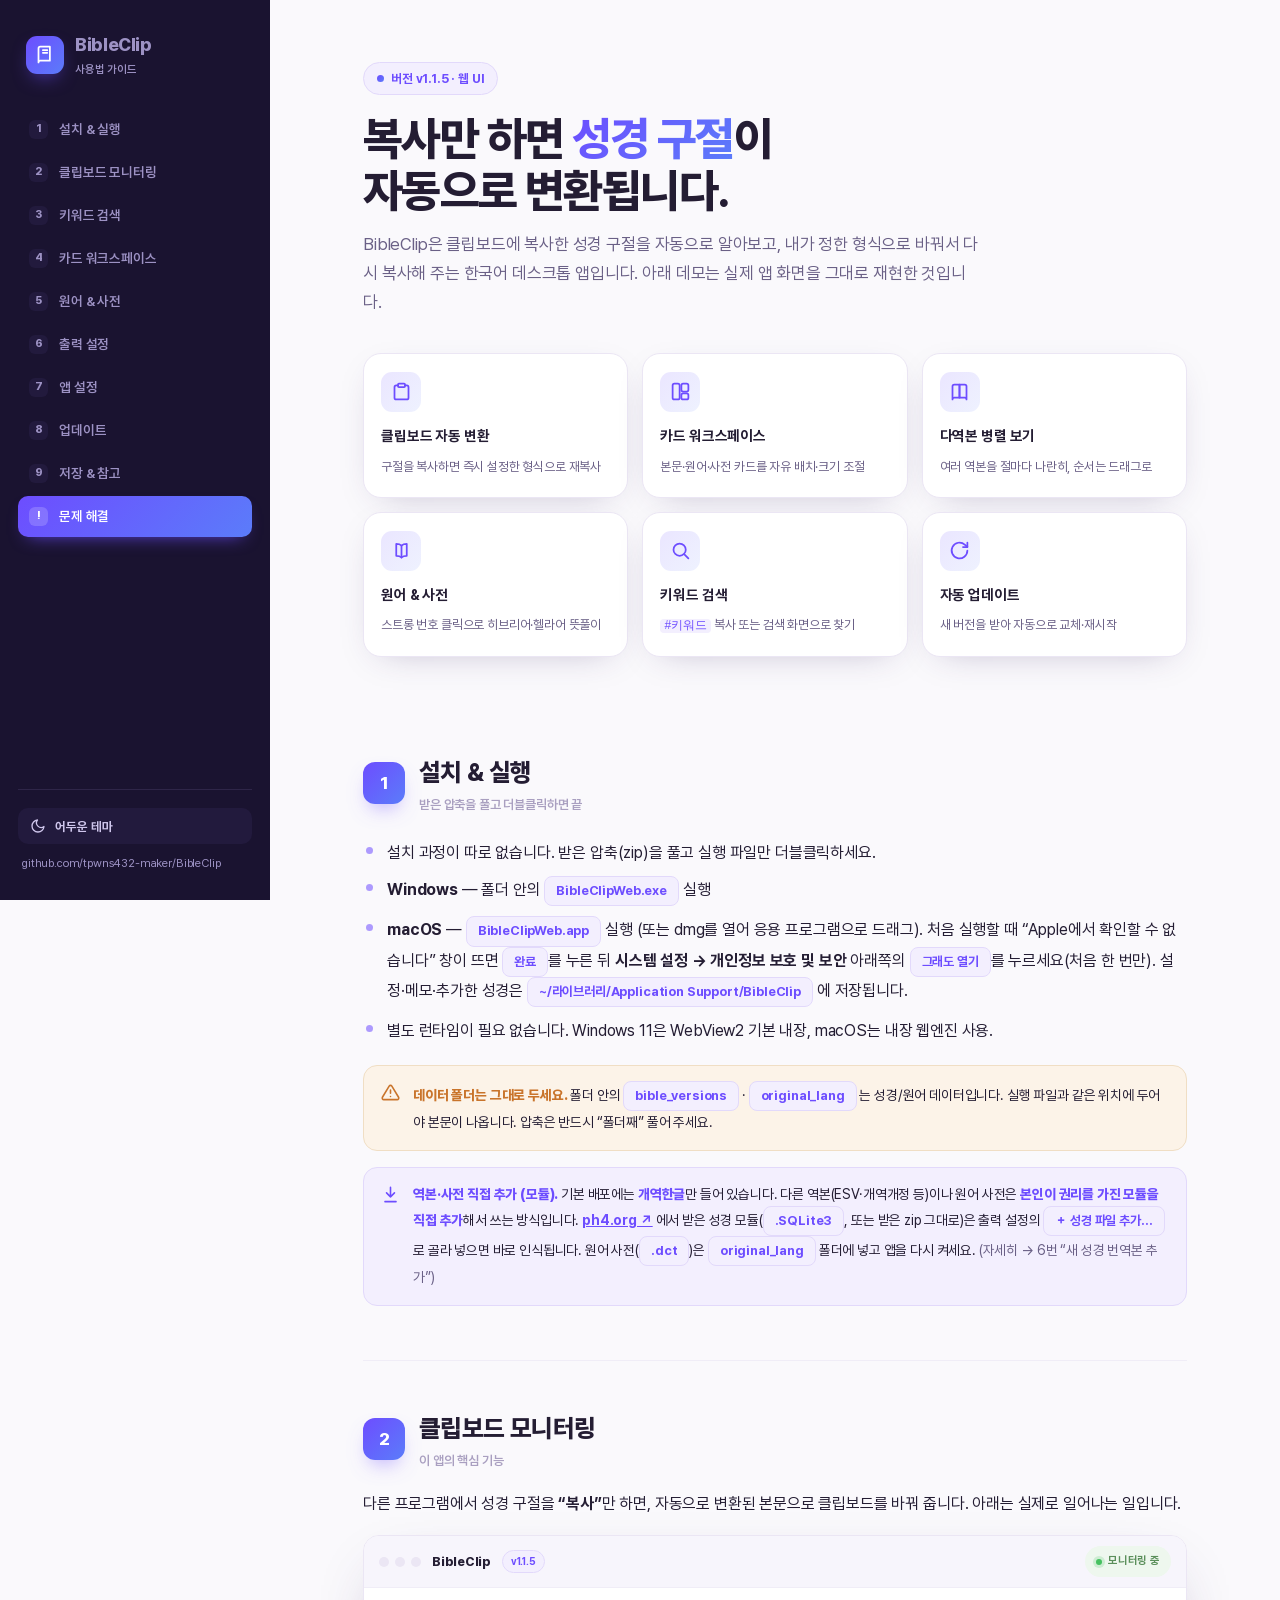
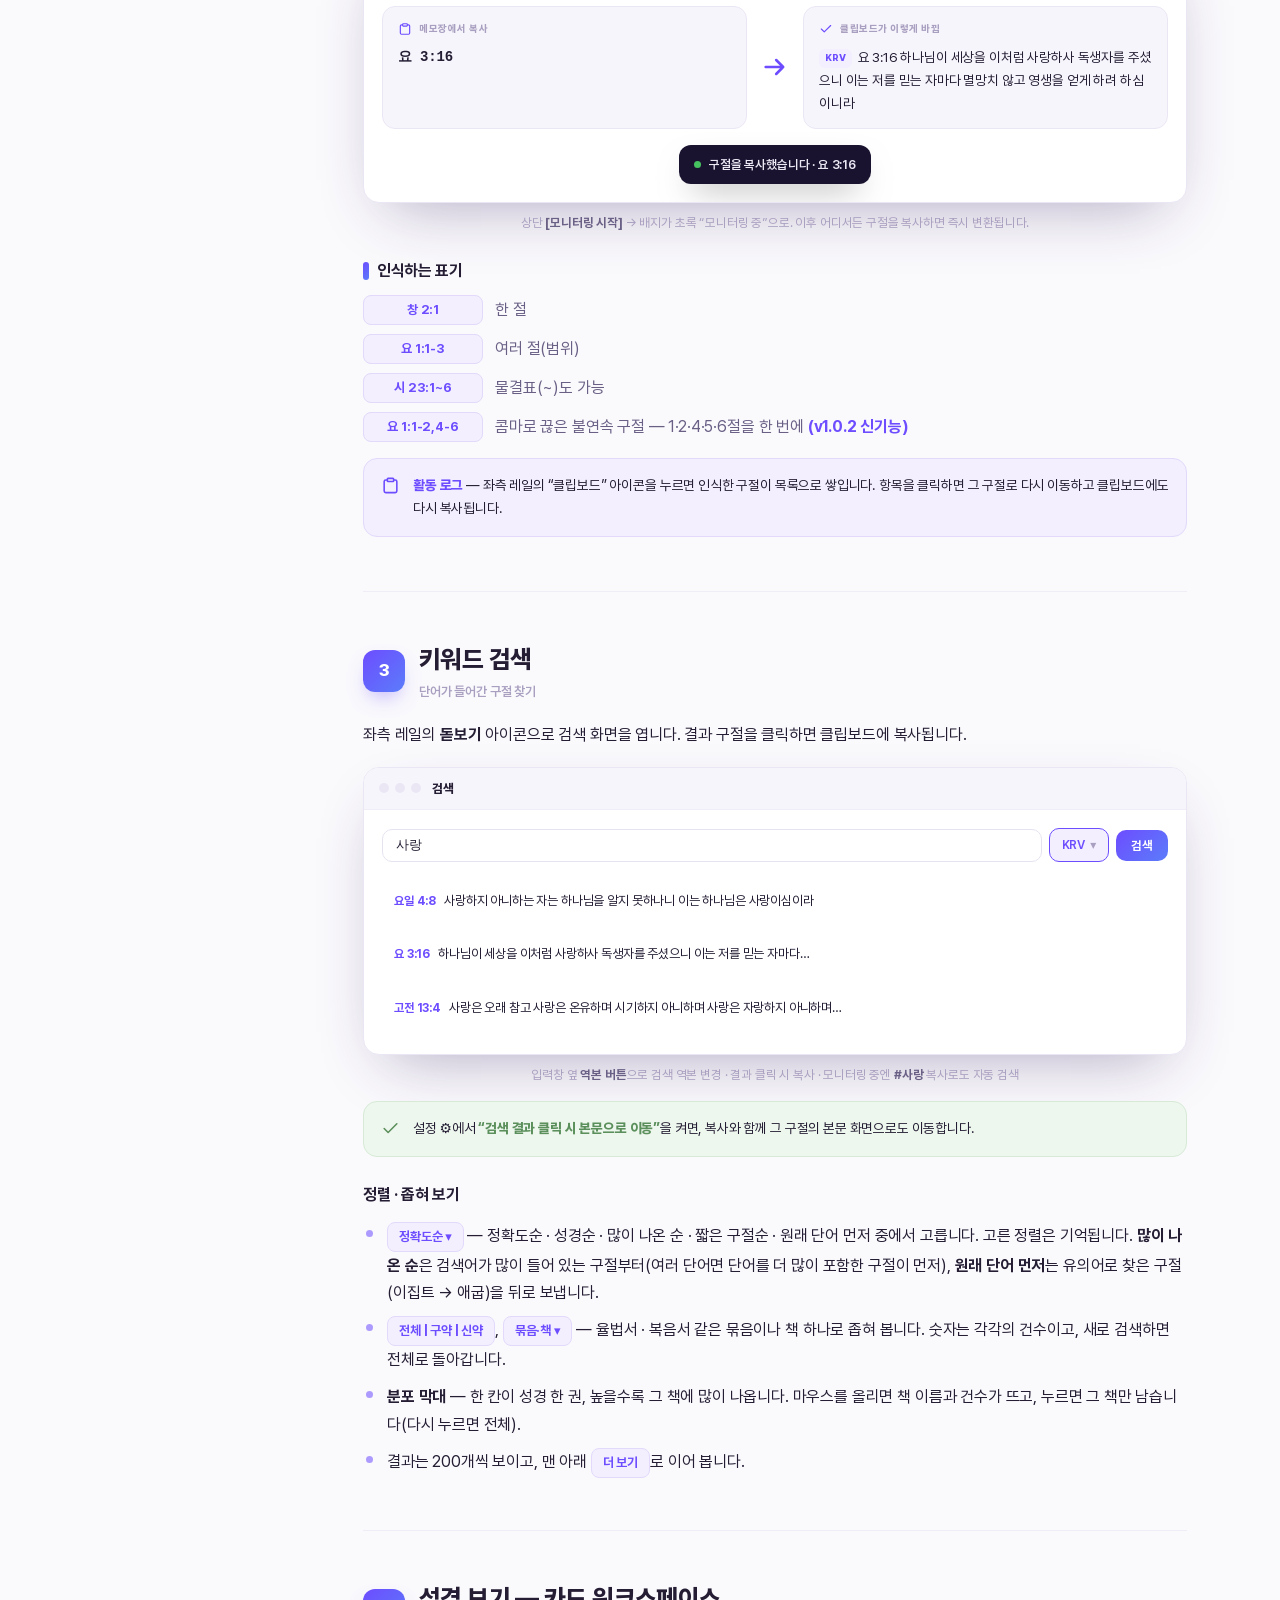
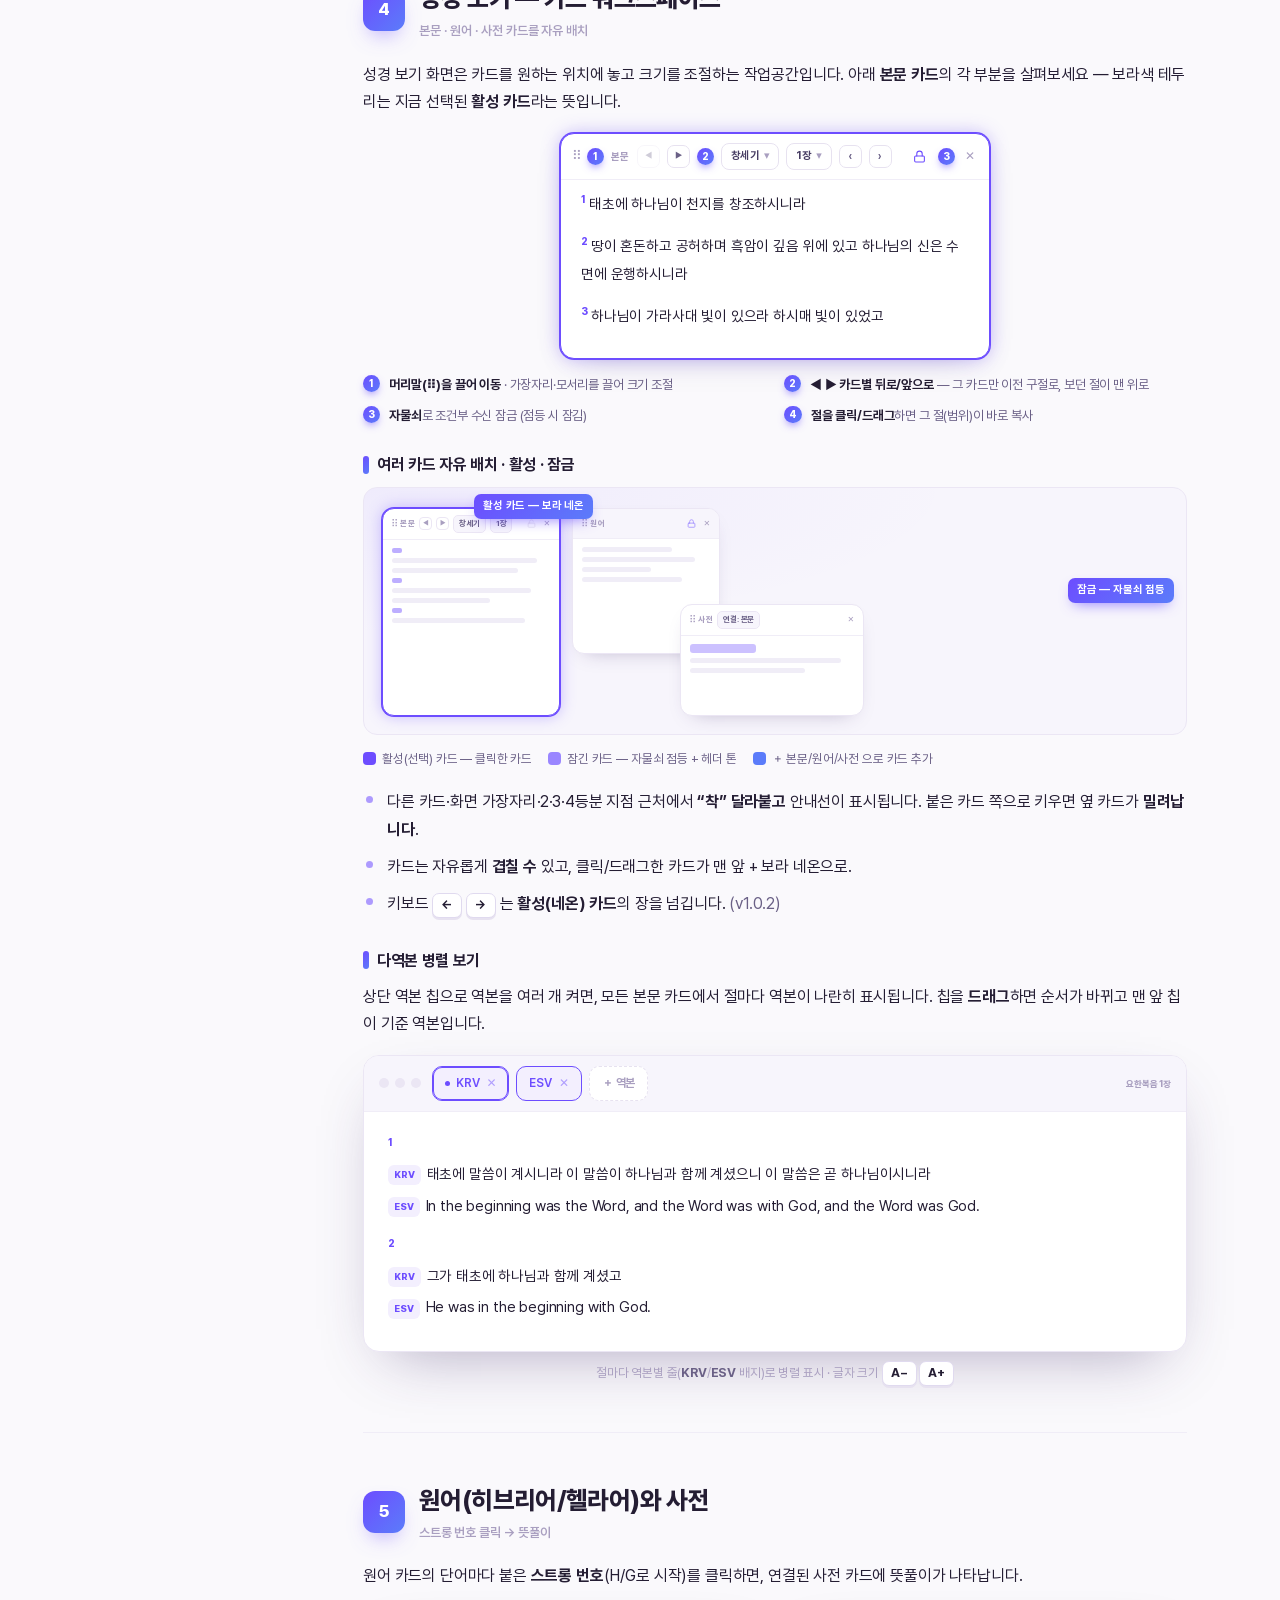
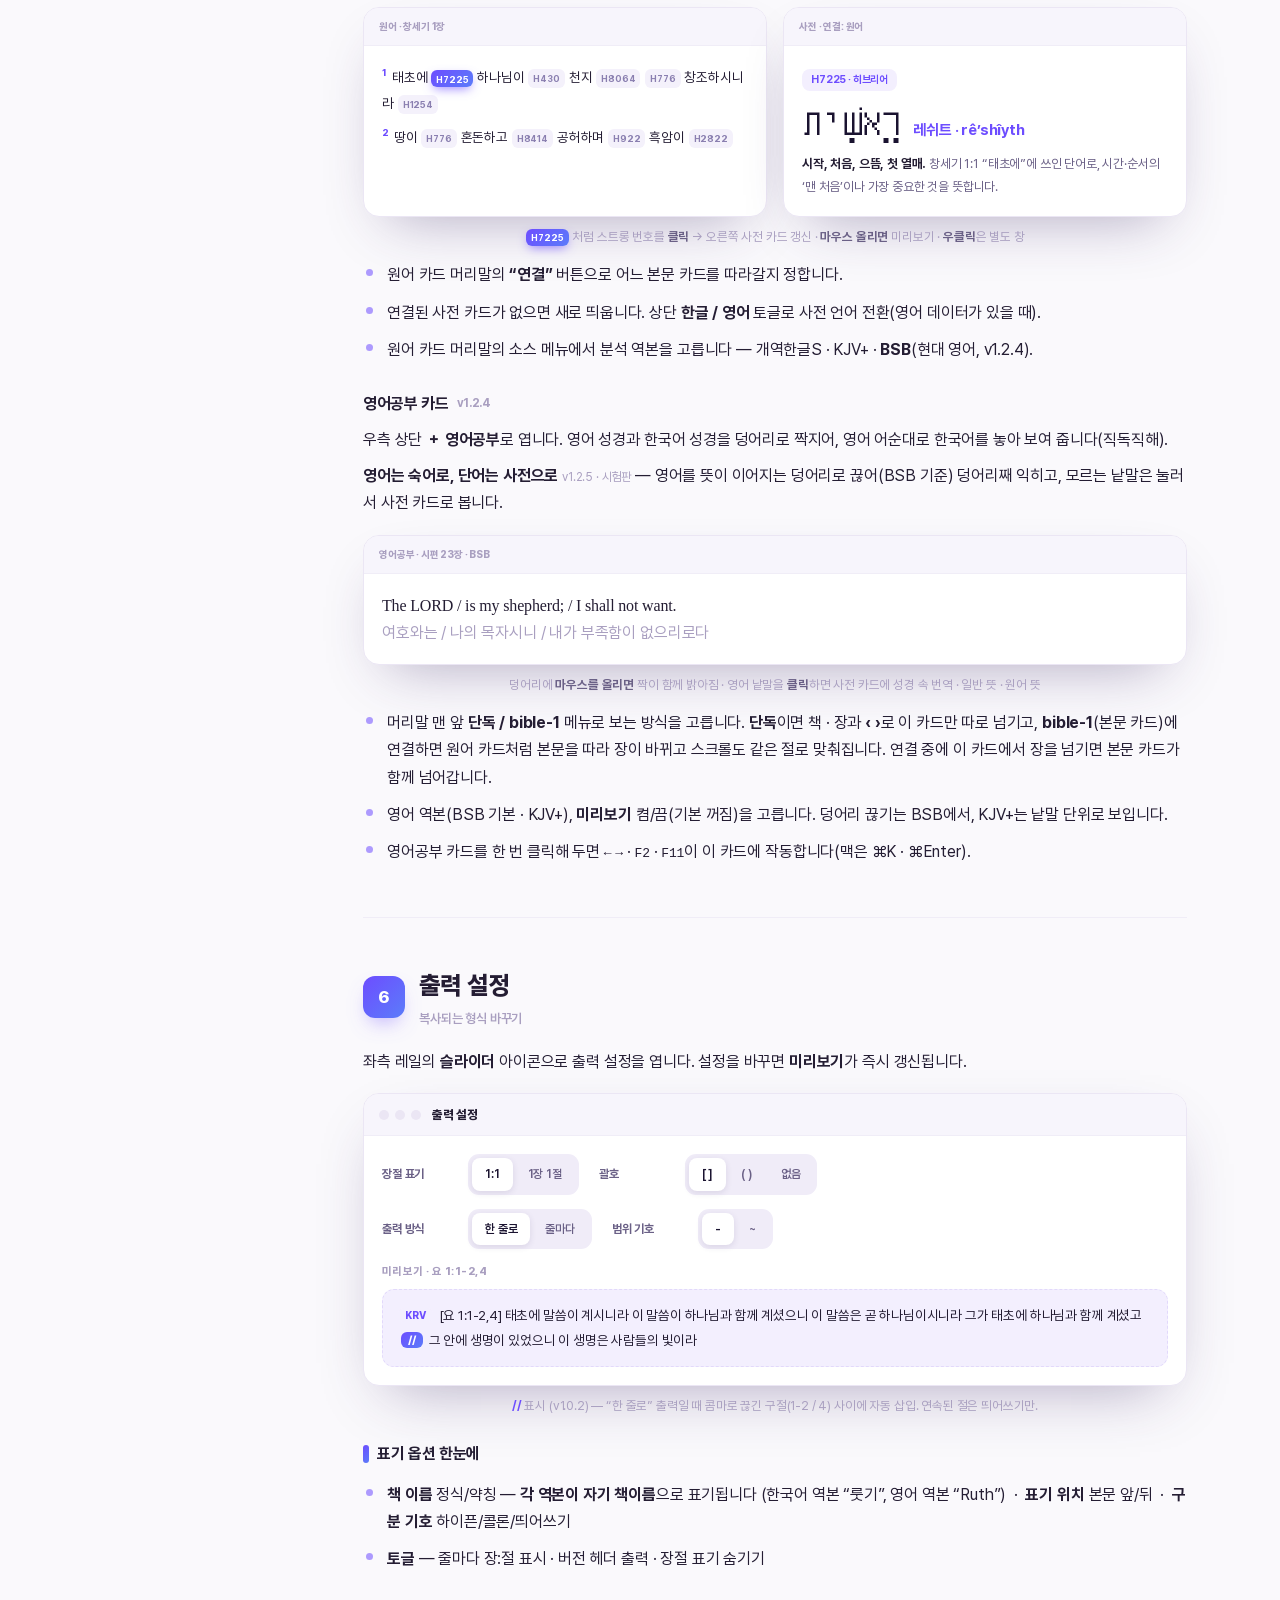
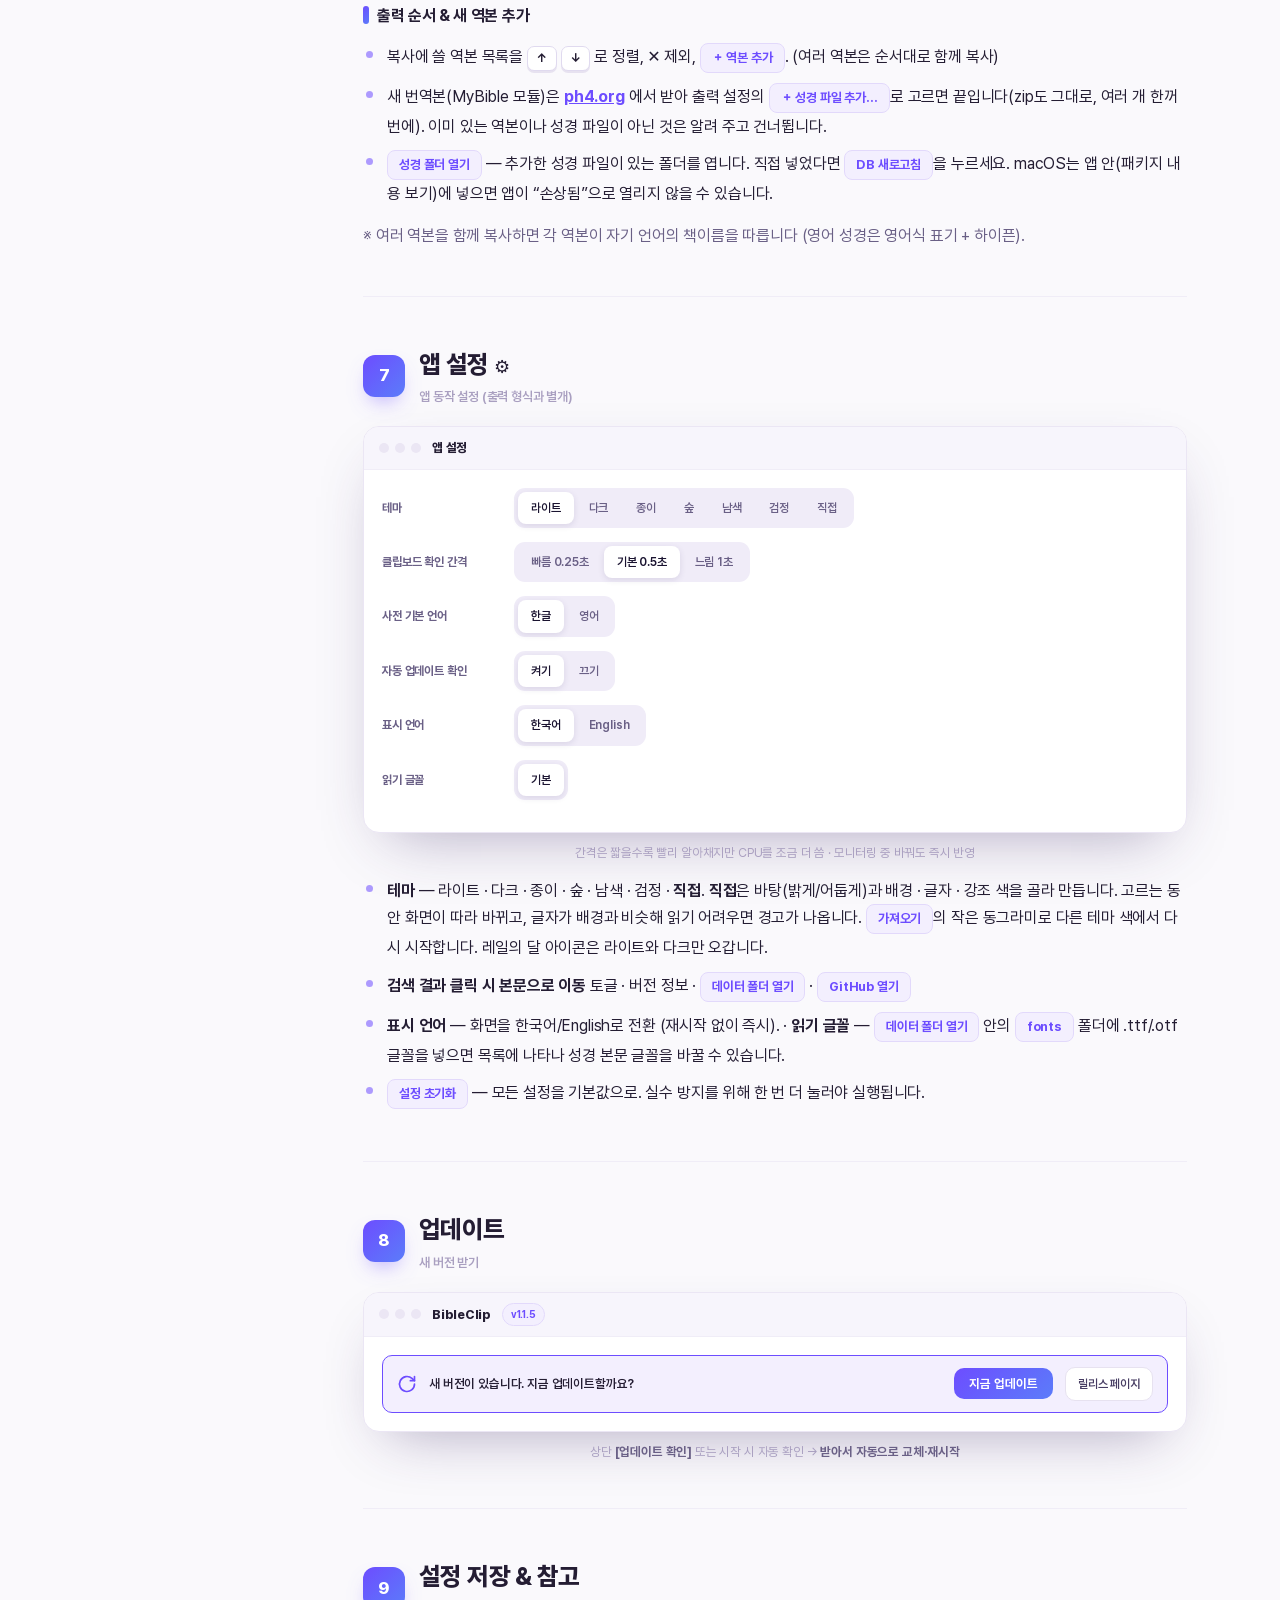
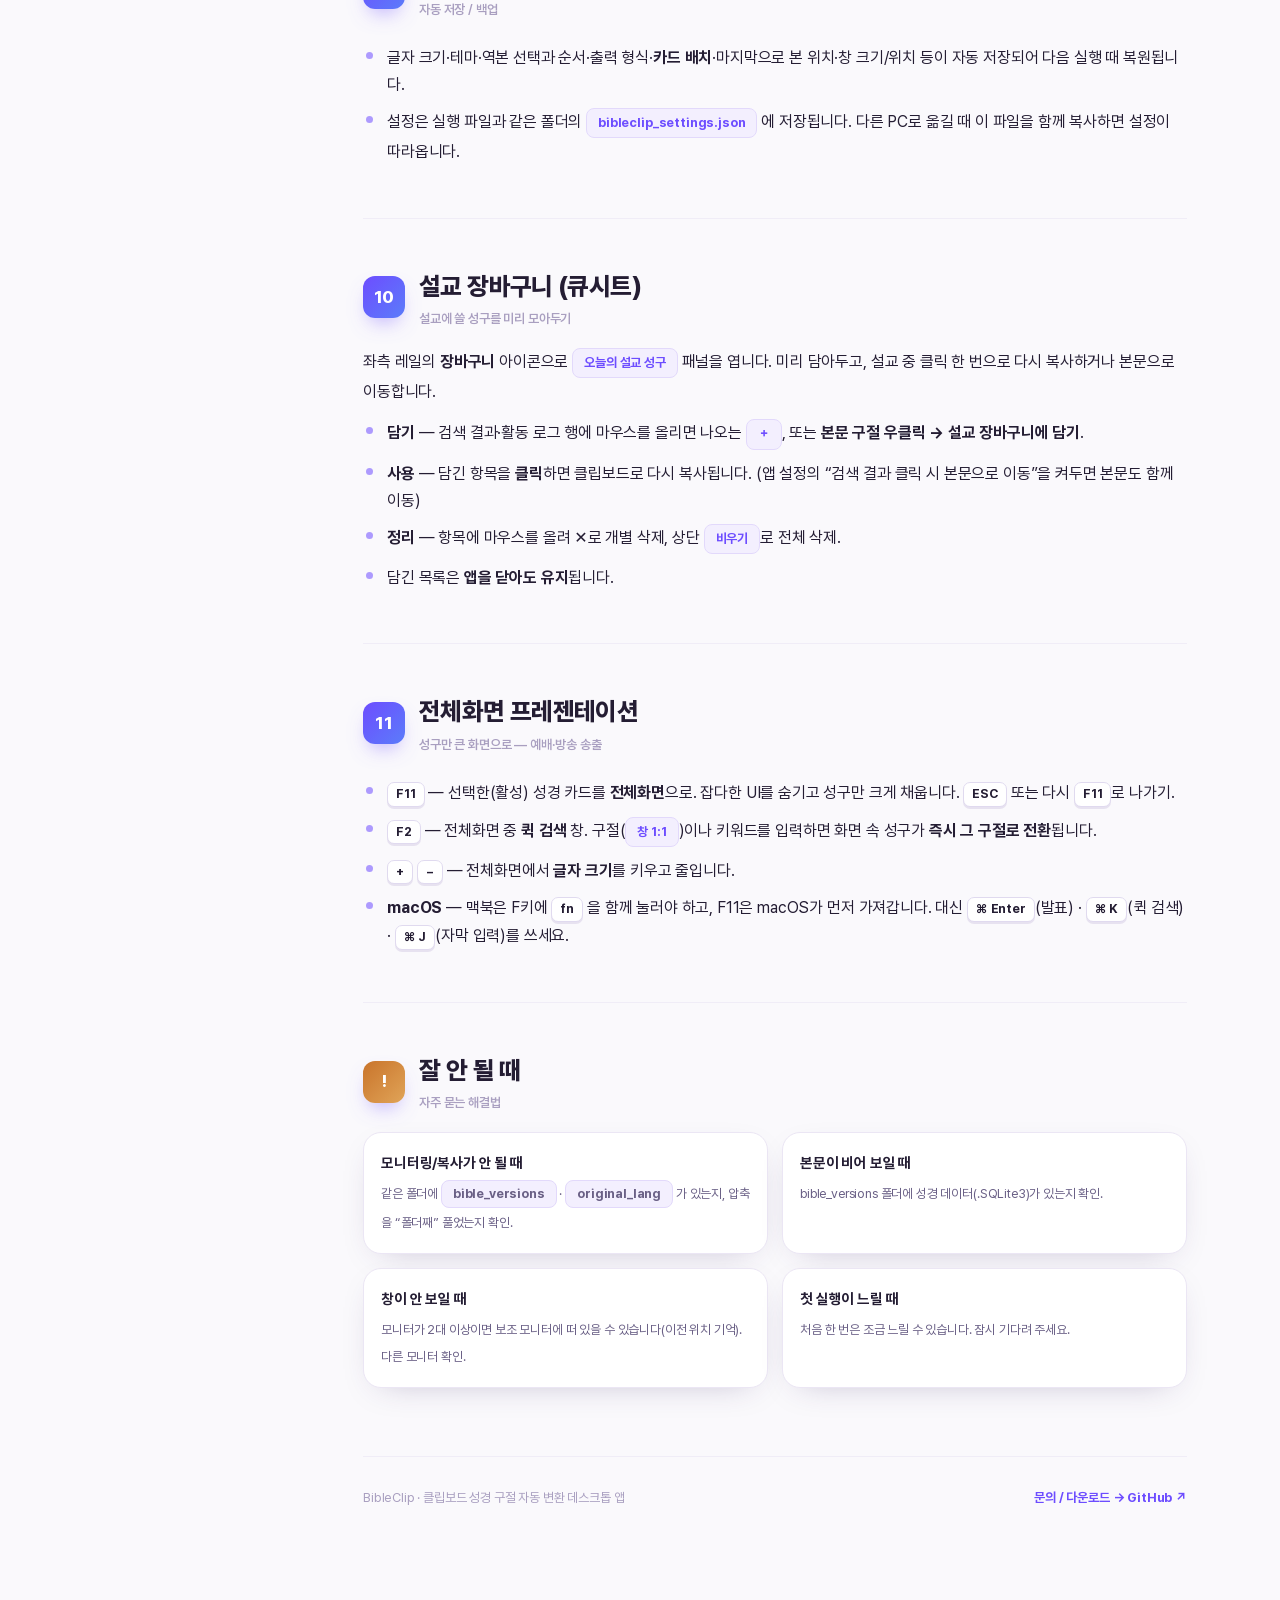
==== commit 31bdc72c: "영어공부 — 본문 카드 연결 옵션 (#50) * 영어공부 — 본문 카드 연결 옵션 (착수)  Task: 영어공부 카드 본문 연결  Co-Authored-By: Claude Opus" ====
--- a/사용법.html
+++ b/사용법.html
@@ -210,7 +210,6 @@
         <li>다른 카드·화면 가장자리·2·3·4등분 지점 근처에서 <b>“착” 달라붙고</b> 안내선이 표시됩니다. 붙은 카드 쪽으로 키우면 옆 카드가 <b>밀려납니다</b>.</li>
         <li>카드는 자유롭게 <b>겹칠 수</b> 있고, 클릭/드래그한 카드가 맨 앞 + 보라 네온으로.</li>
         <li>키보드 <span class="kbd">←</span> <span class="kbd">→</span> 는 <b>활성(네온) 카드</b>의 장을 넘깁니다. <span class="muted">(v1.0.2)</span></li>
-        <li><span class="kbd">↑</span> <span class="kbd">↓</span>(두세 줄) · <span class="kbd">PageUp</span> <span class="kbd">PageDown</span>(한 화면)은 <b>활성 카드</b>의 본문을 부드럽게 스크롤합니다. 머리말만 눌러 둬도 되고, 마우스 휠도 부드럽게 움직입니다.</li>
       </ul>
 
       <h3><span class="pin"></span>다역본 병렬 보기</h3>
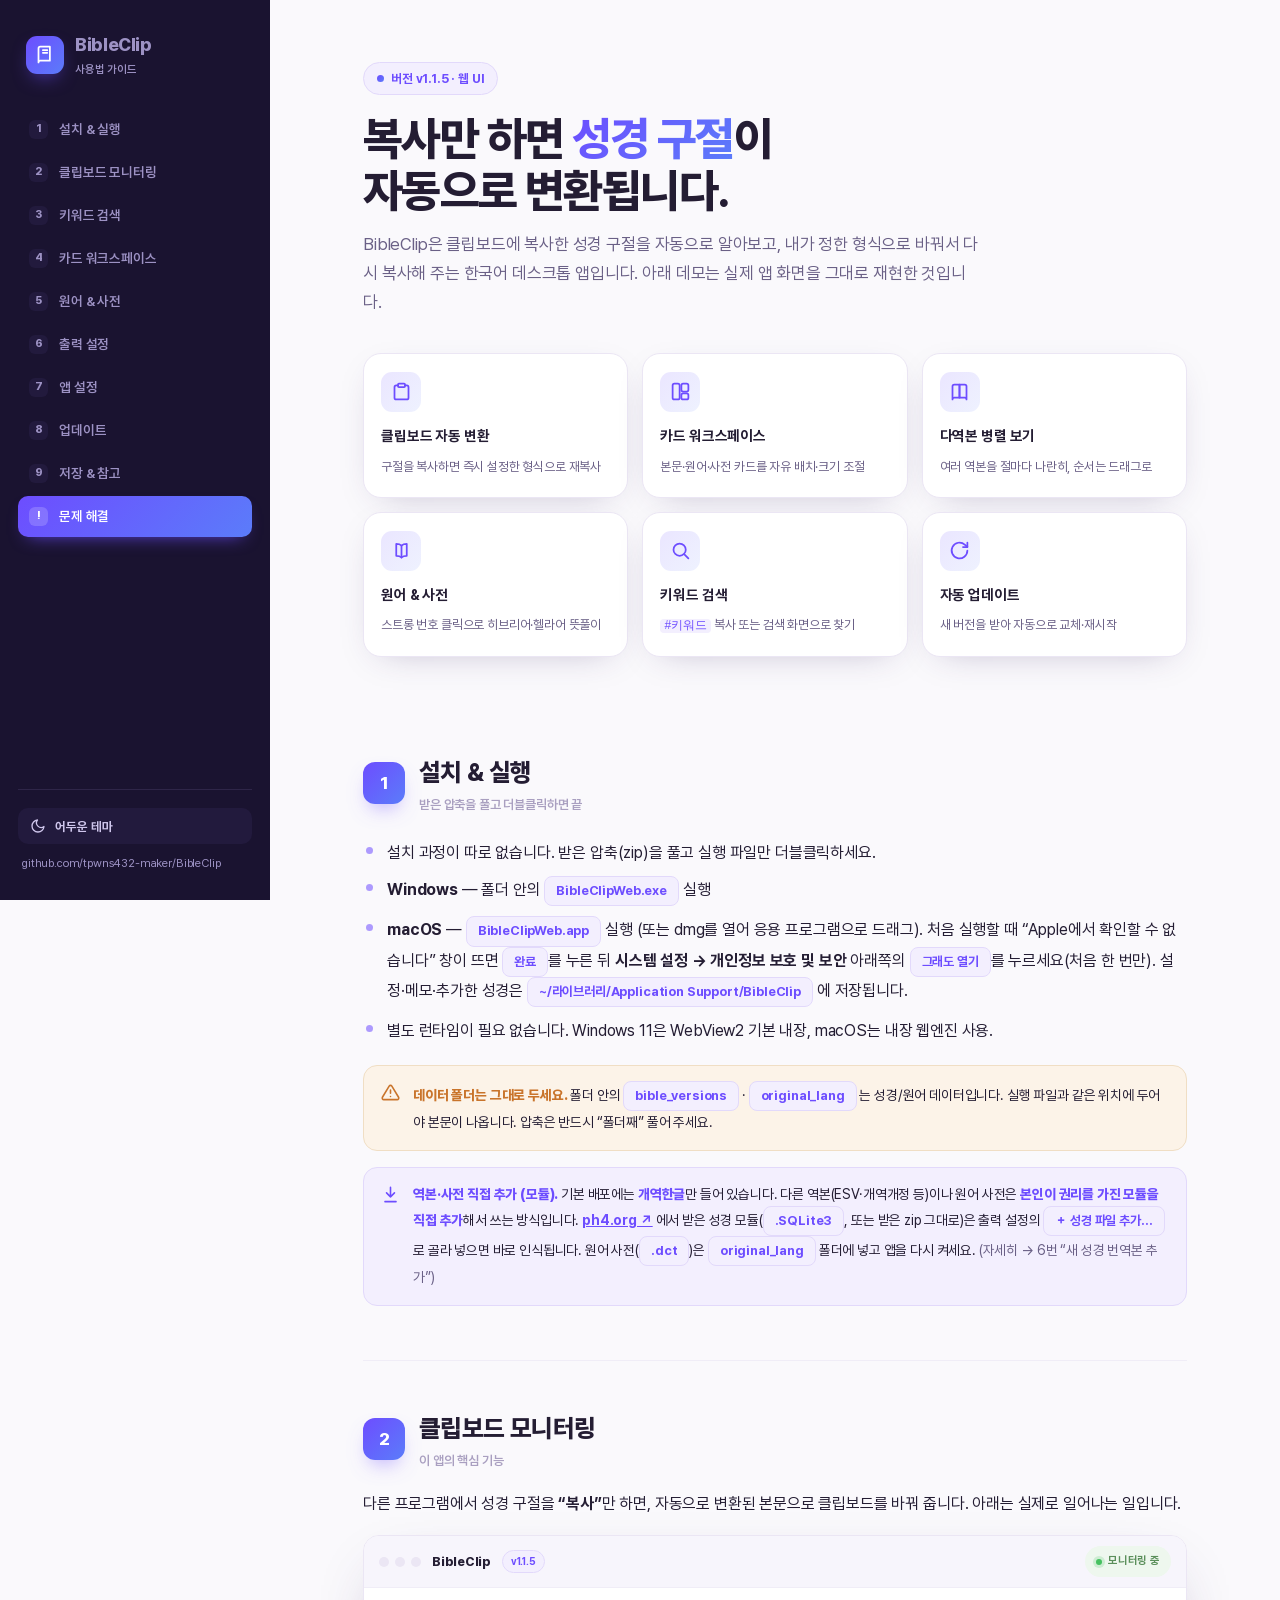
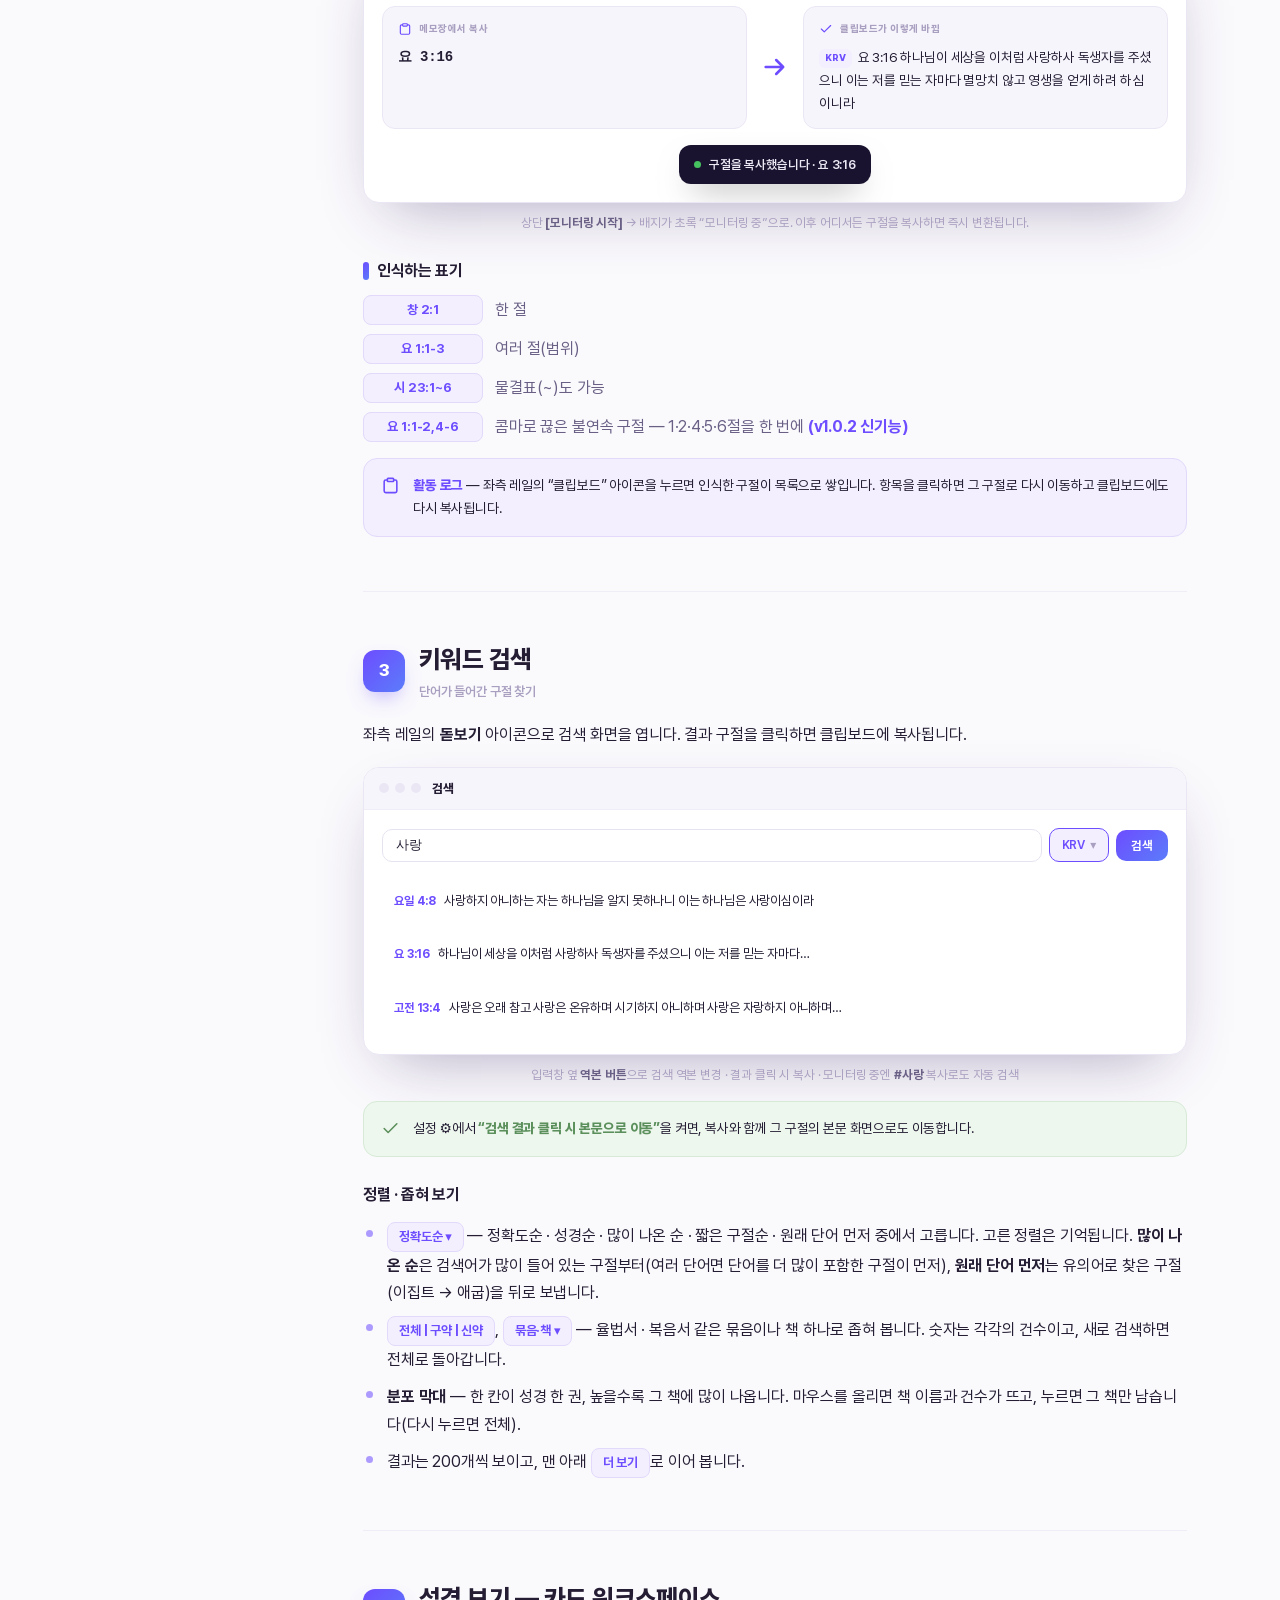
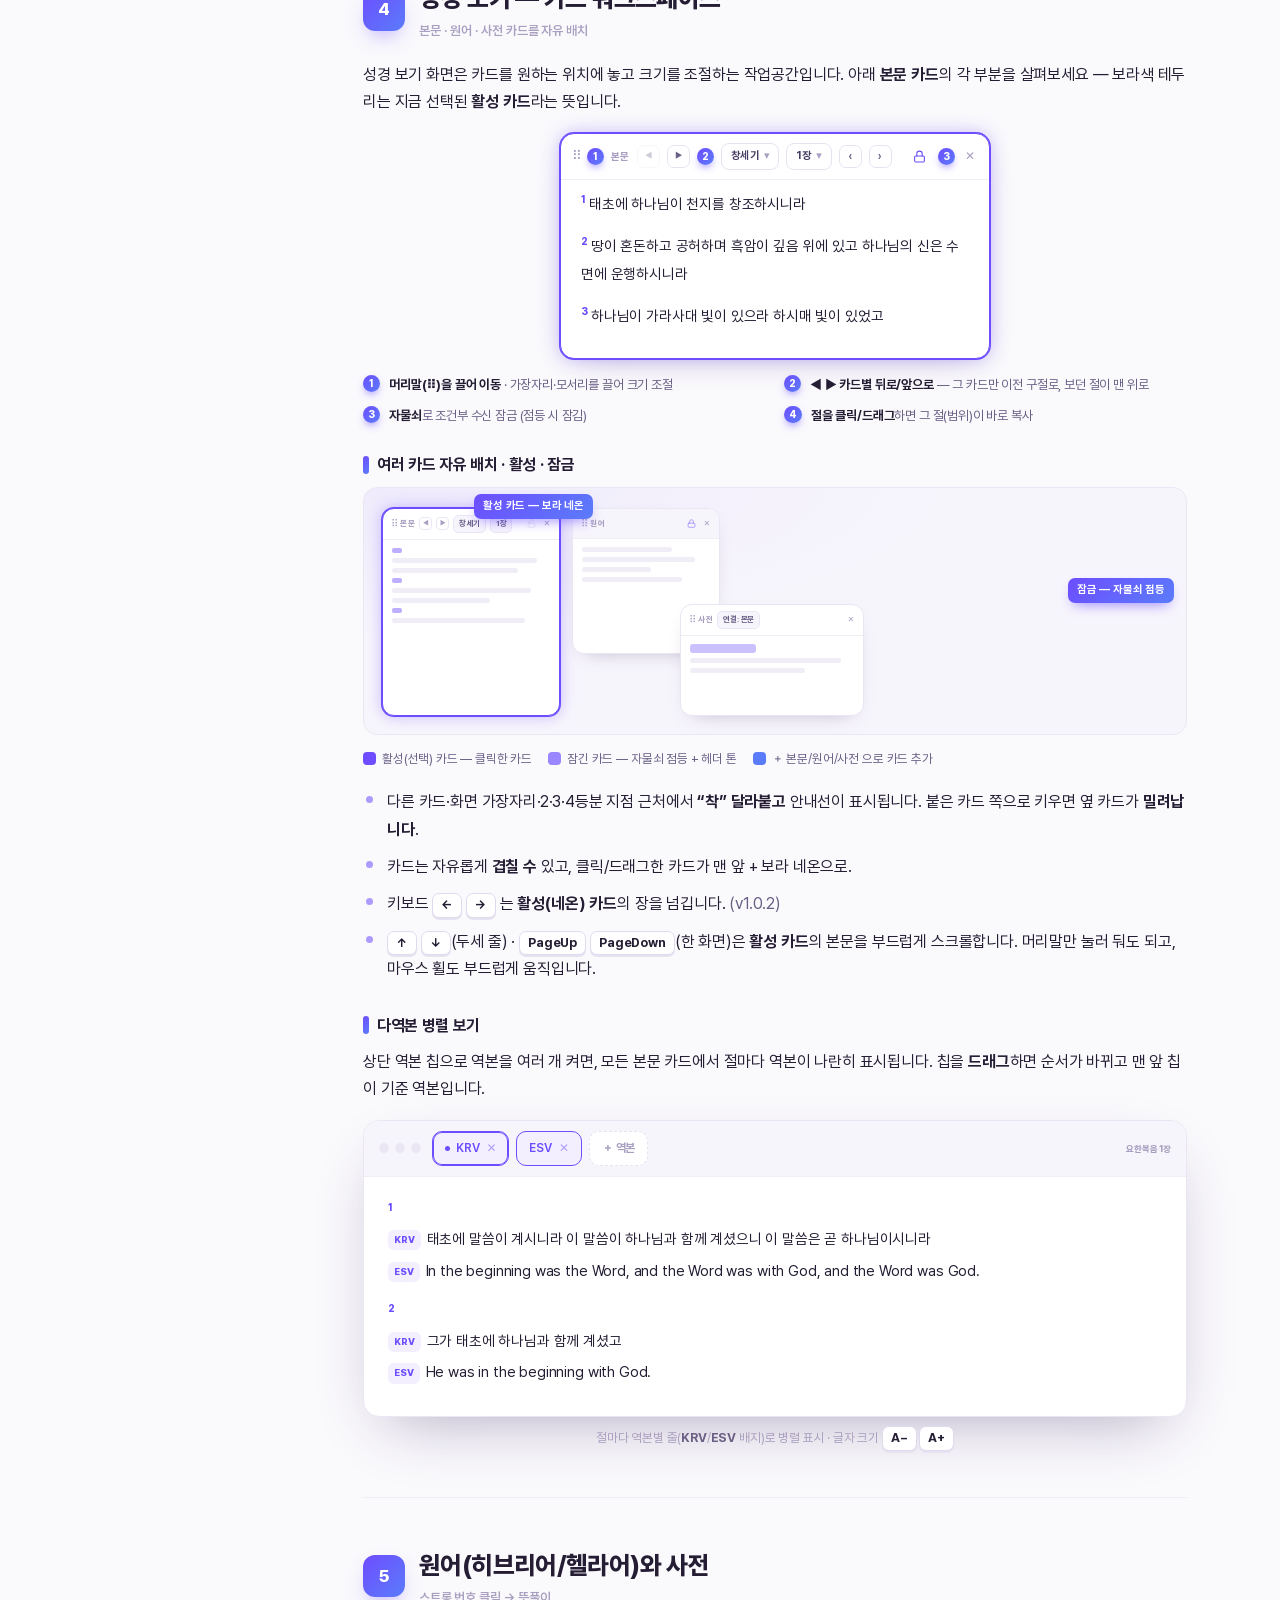
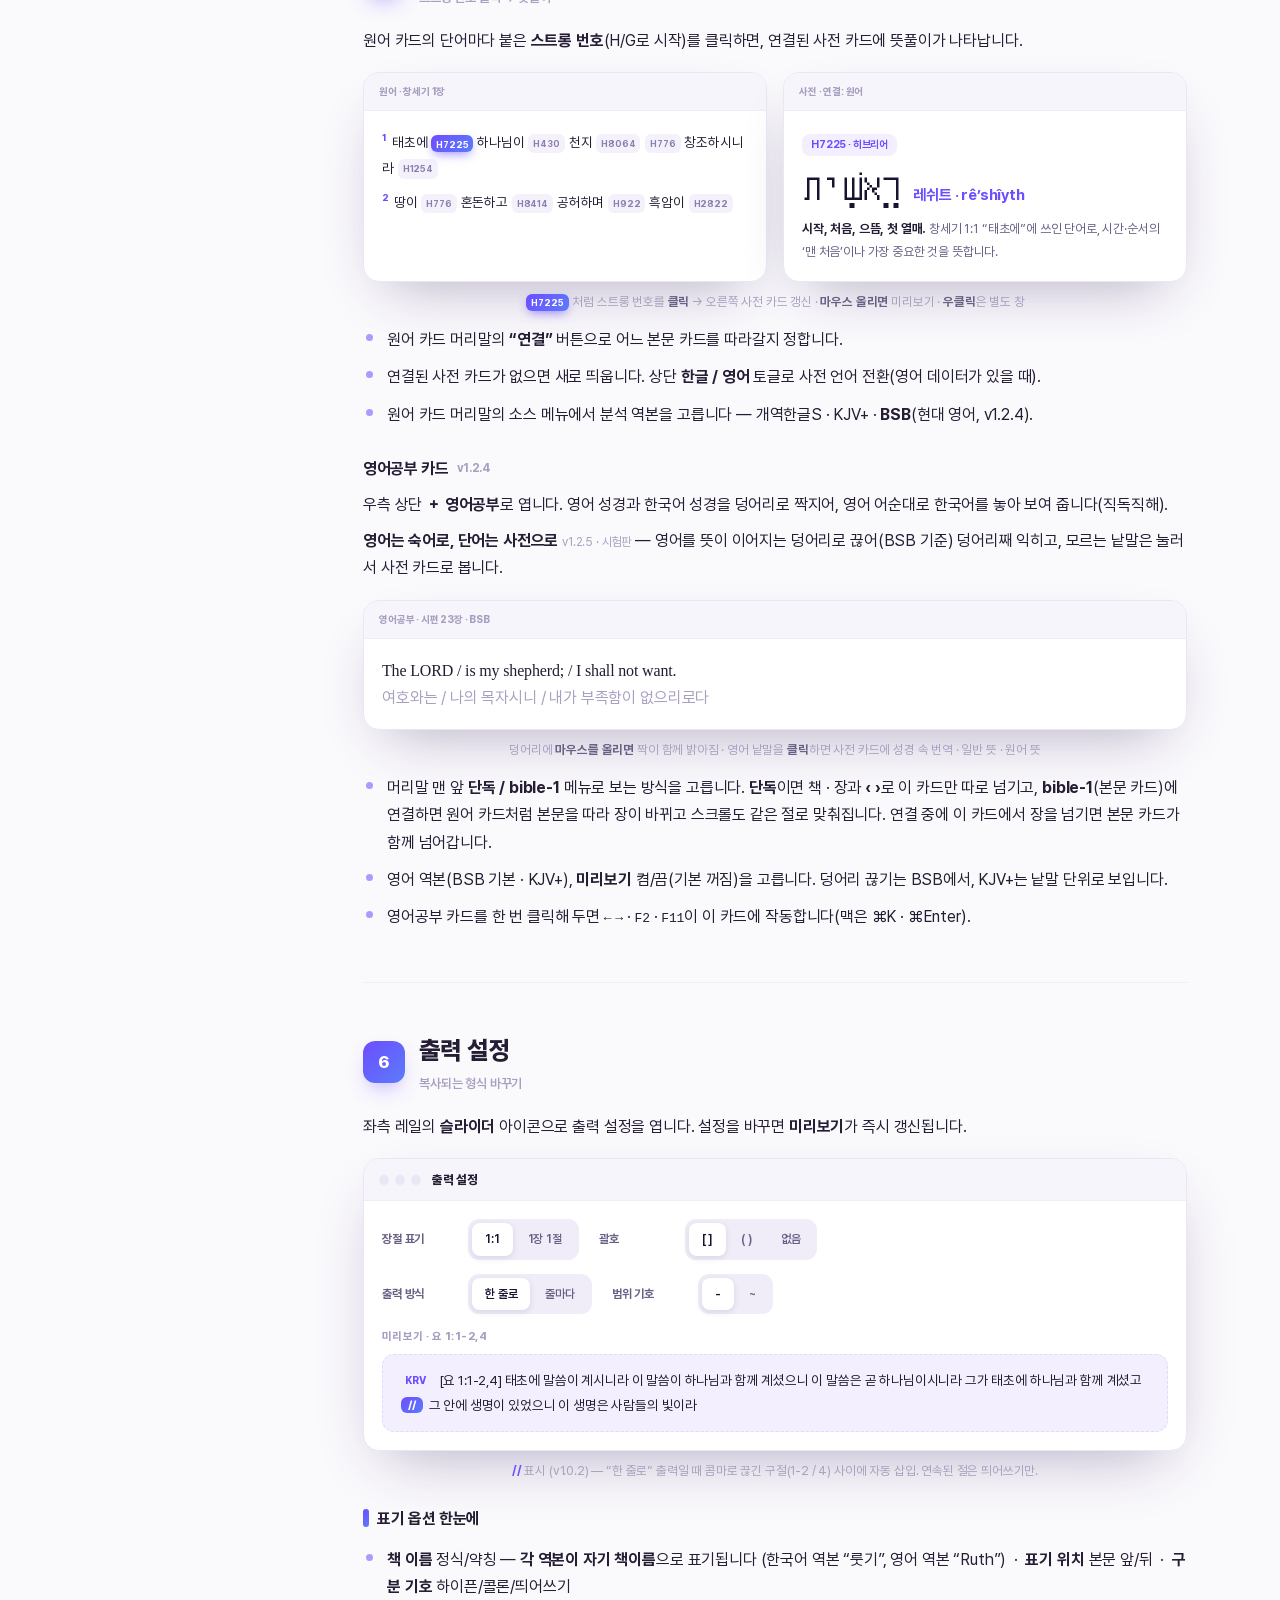
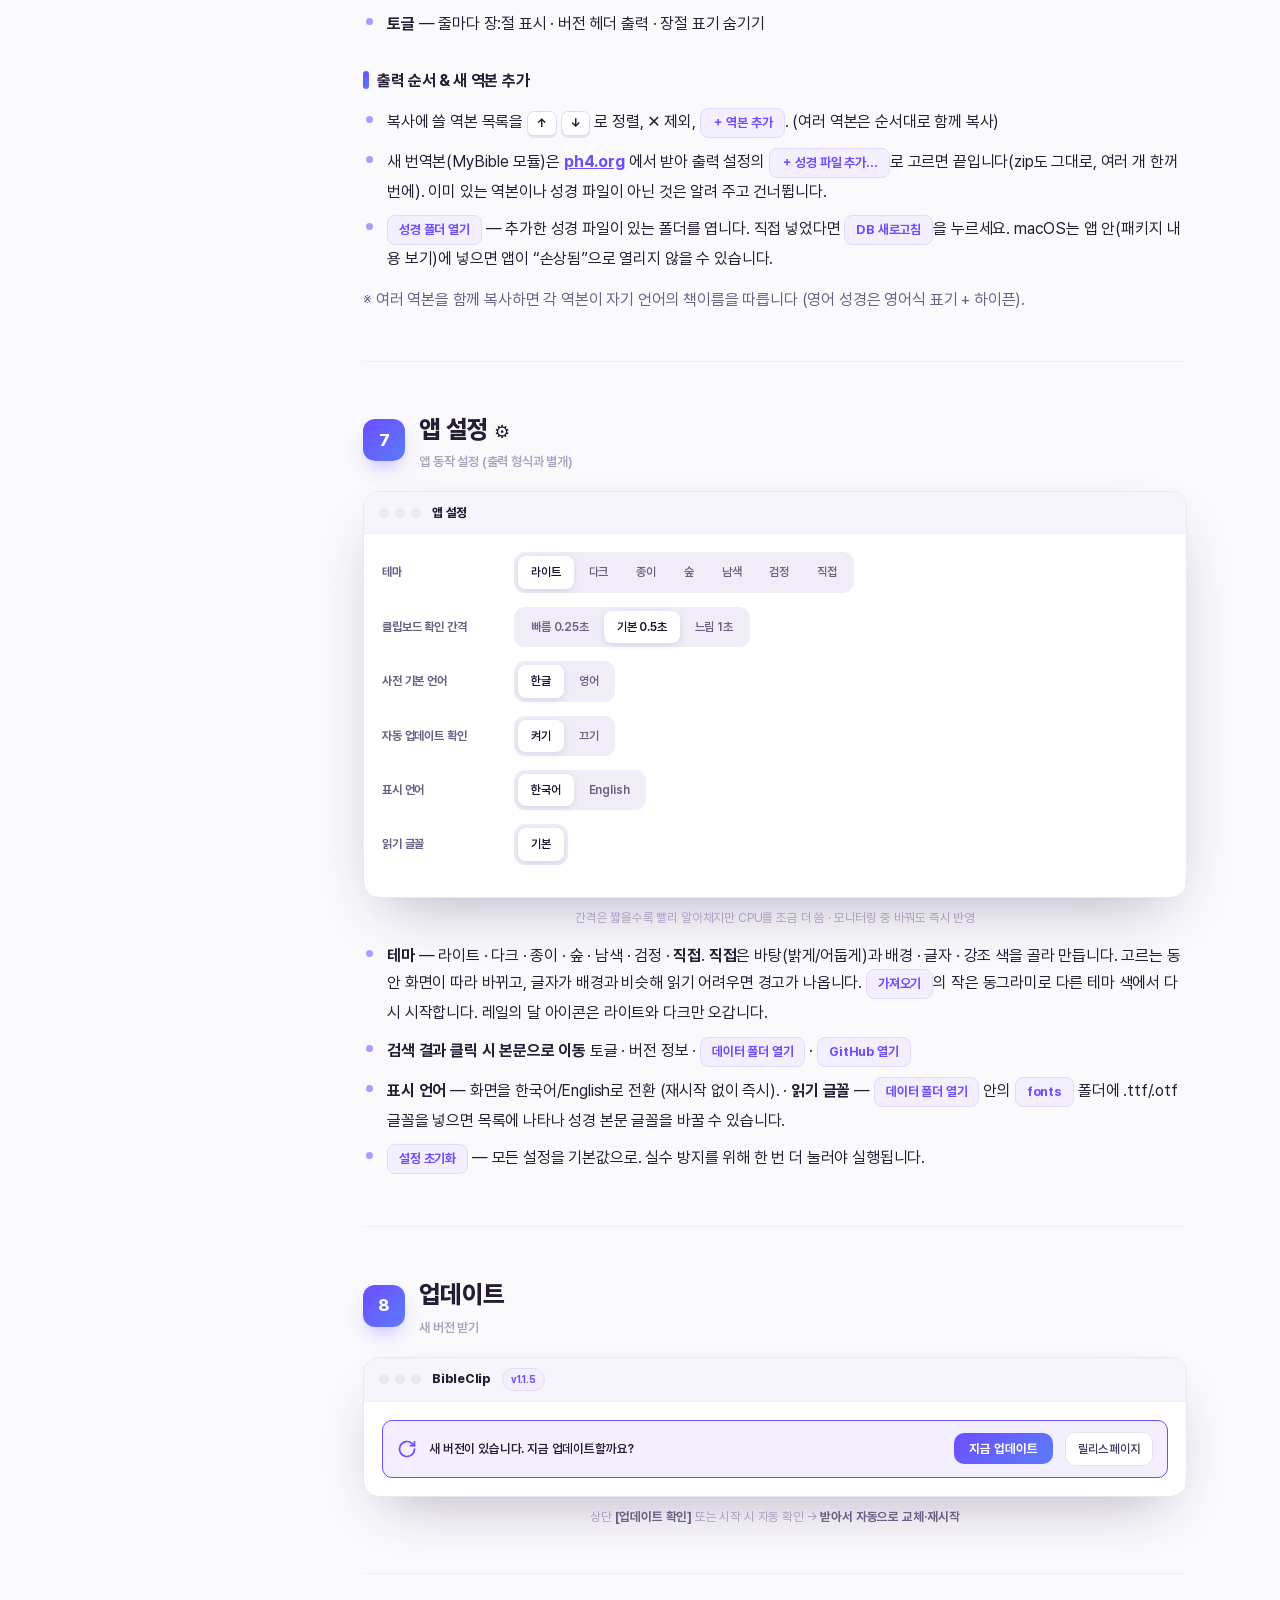
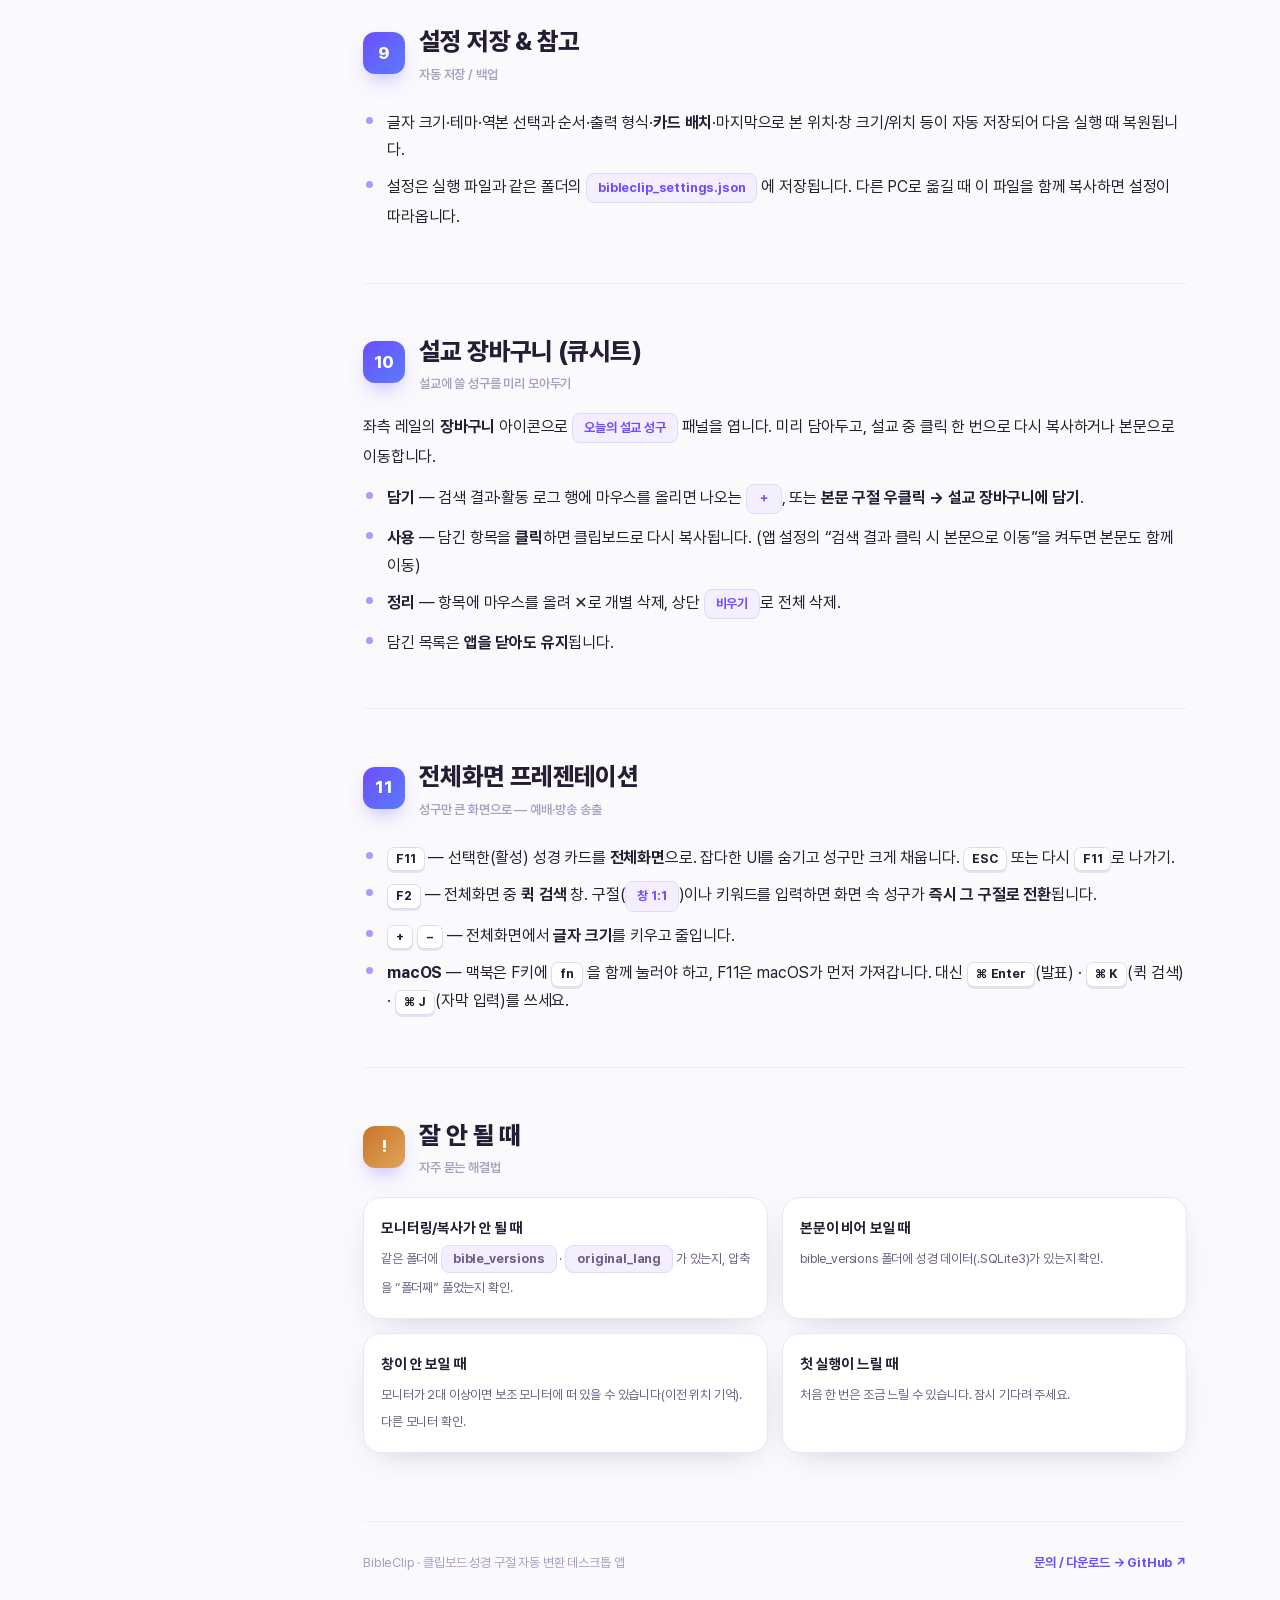
==== commit a0884718: "카드 스크롤 — 선택된 카드 ↑↓ · PageUp/Down, 부드러운 스크롤 (#51) * 카드 스크롤 — 선택된 카드 ↑↓ · PageUp/Down, 부드러운 스크롤 (착수)  " ====
--- a/사용법.html
+++ b/사용법.html
@@ -210,6 +210,7 @@
         <li>다른 카드·화면 가장자리·2·3·4등분 지점 근처에서 <b>“착” 달라붙고</b> 안내선이 표시됩니다. 붙은 카드 쪽으로 키우면 옆 카드가 <b>밀려납니다</b>.</li>
         <li>카드는 자유롭게 <b>겹칠 수</b> 있고, 클릭/드래그한 카드가 맨 앞 + 보라 네온으로.</li>
         <li>키보드 <span class="kbd">←</span> <span class="kbd">→</span> 는 <b>활성(네온) 카드</b>의 장을 넘깁니다. <span class="muted">(v1.0.2)</span></li>
+        <li><span class="kbd">↑</span> <span class="kbd">↓</span>(두세 줄) · <span class="kbd">PageUp</span> <span class="kbd">PageDown</span>(한 화면)은 <b>활성 카드</b>의 본문을 부드럽게 스크롤합니다. 머리말만 눌러 둬도 되고, 마우스 휠도 부드럽게 움직입니다.</li>
       </ul>
 
       <h3><span class="pin"></span>다역본 병렬 보기</h3>
